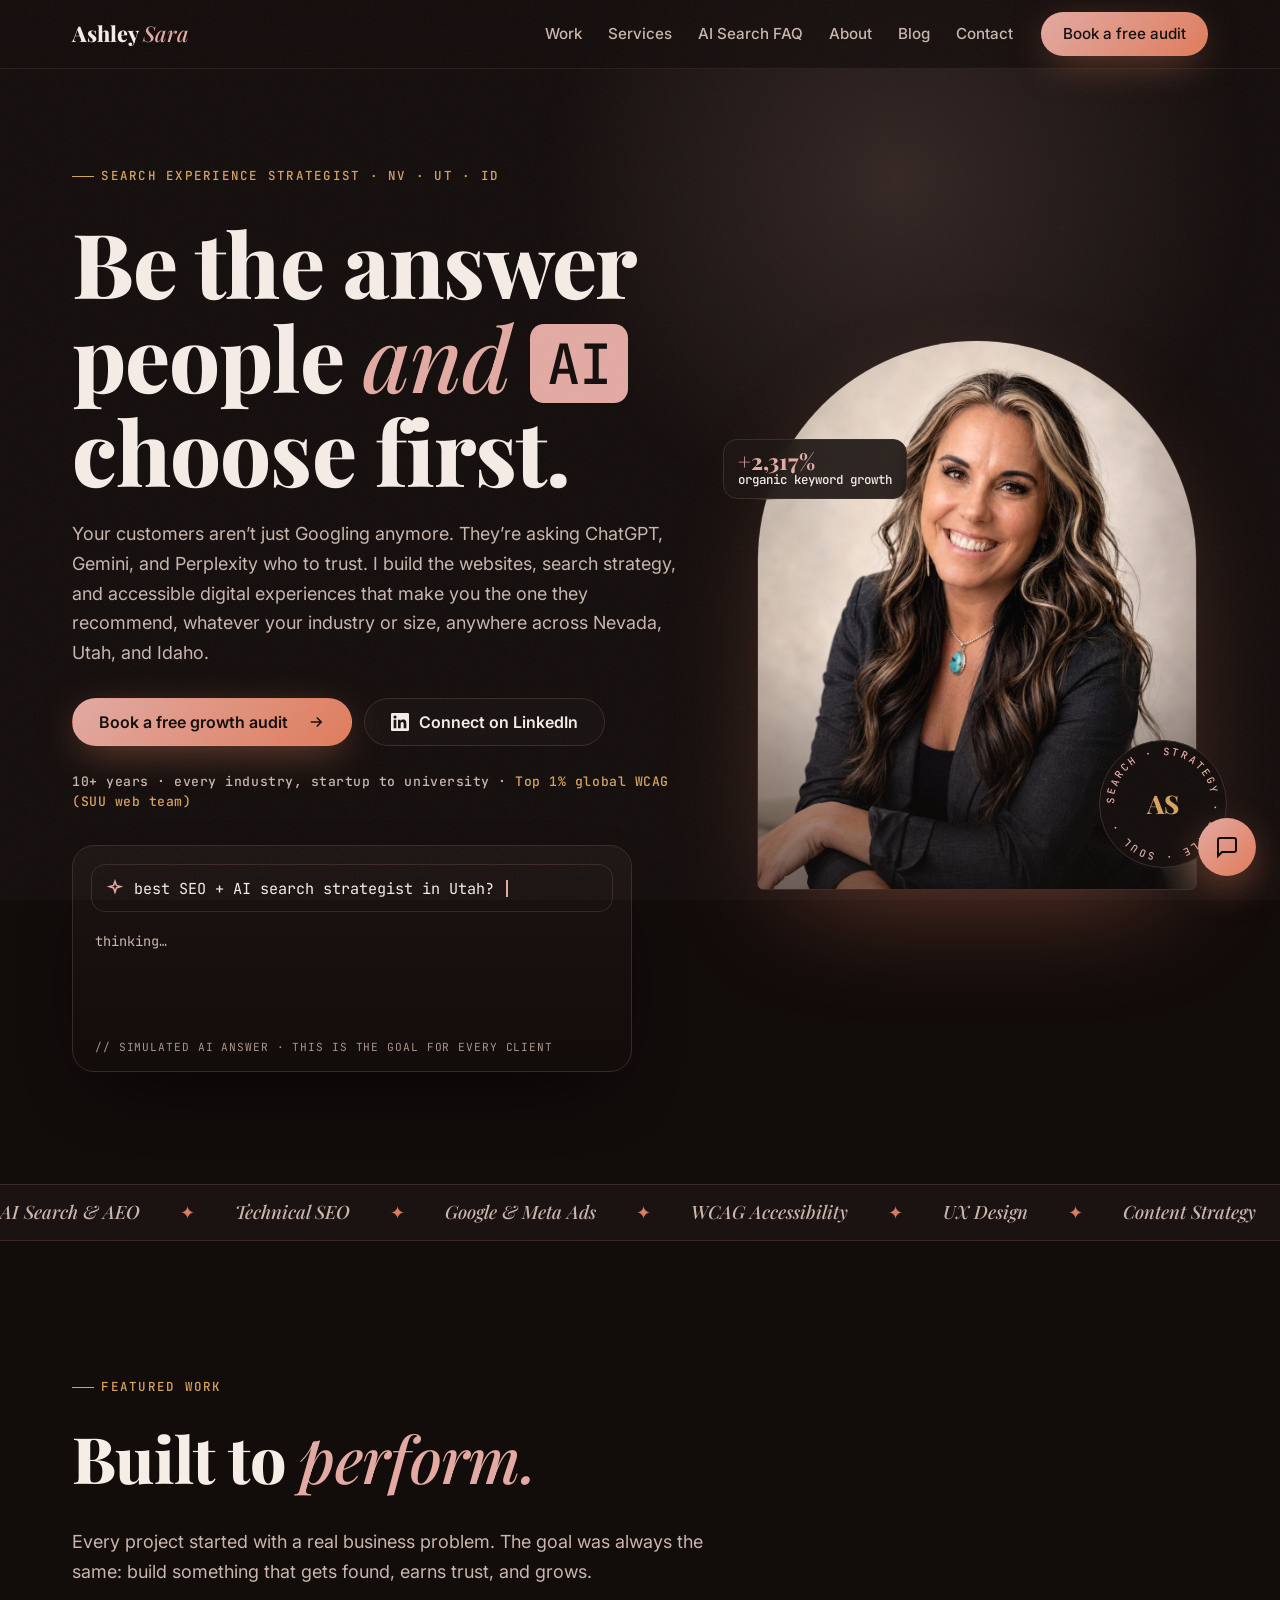
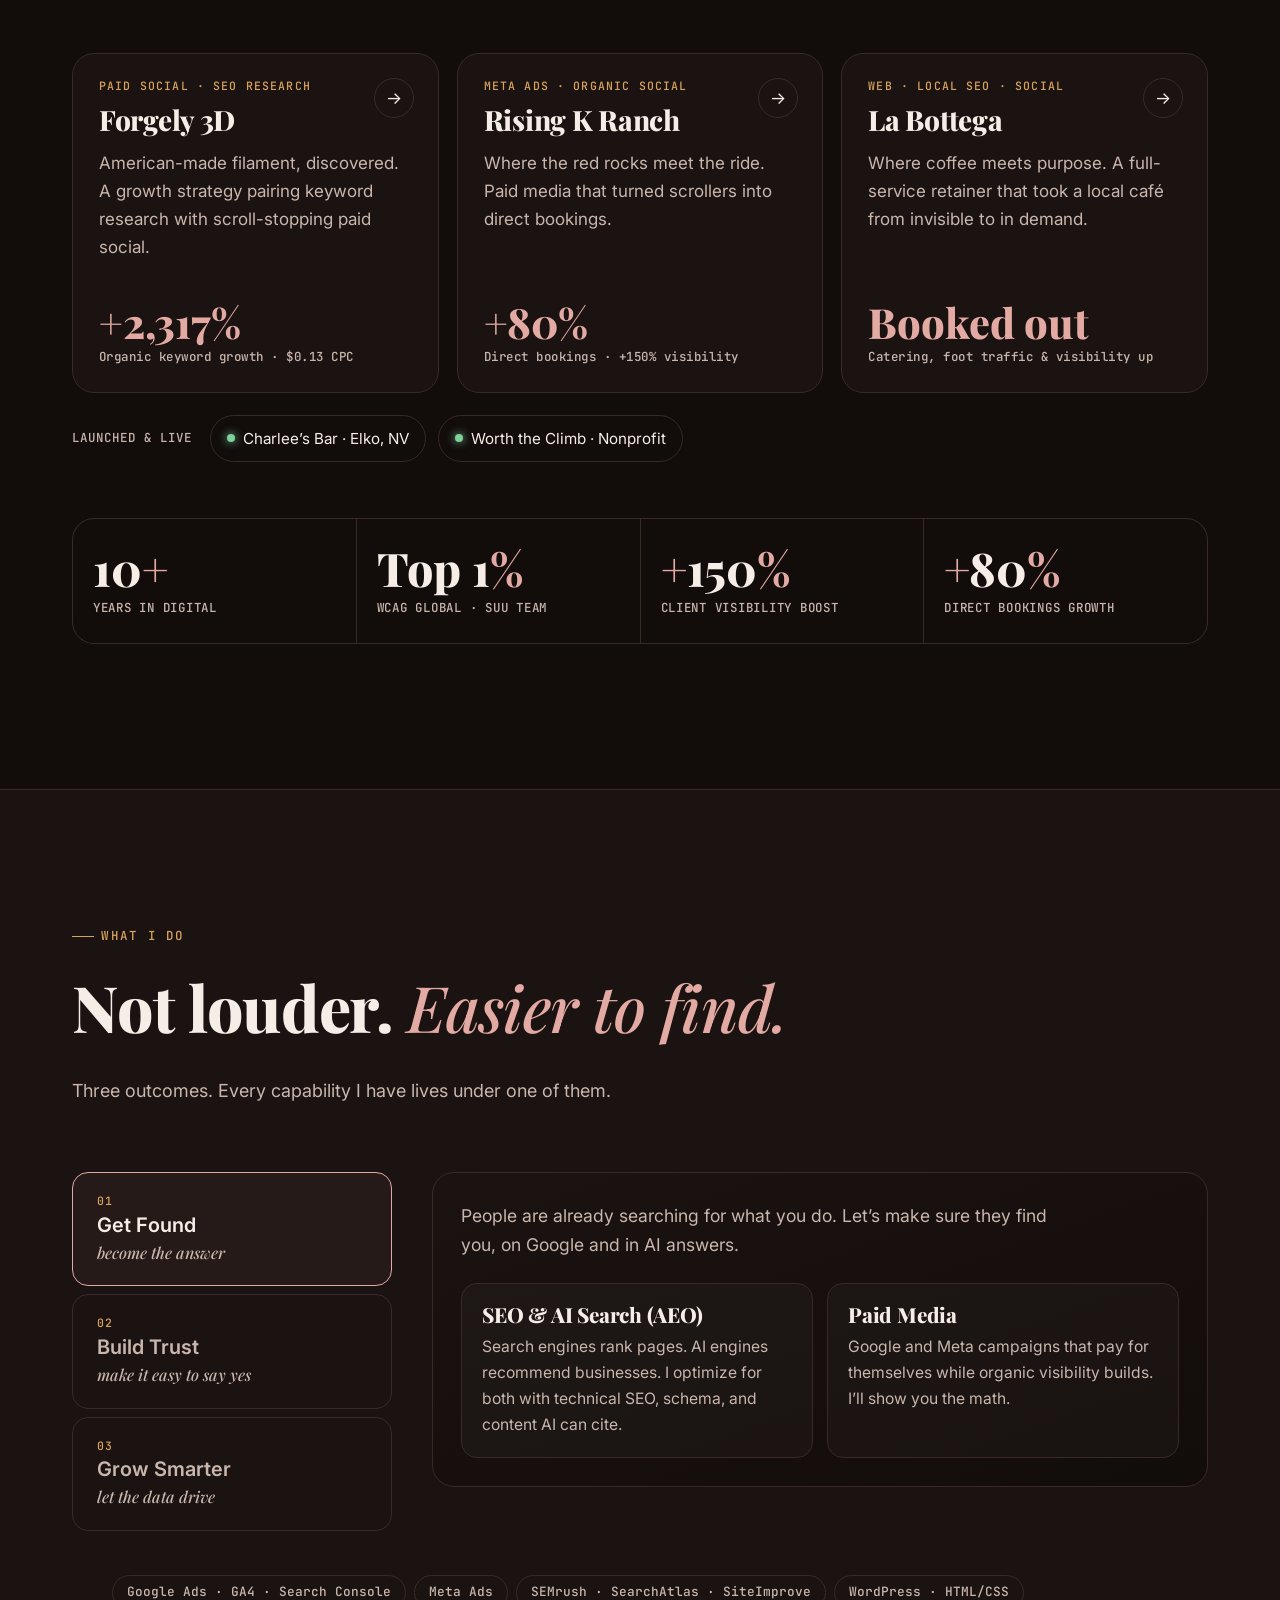
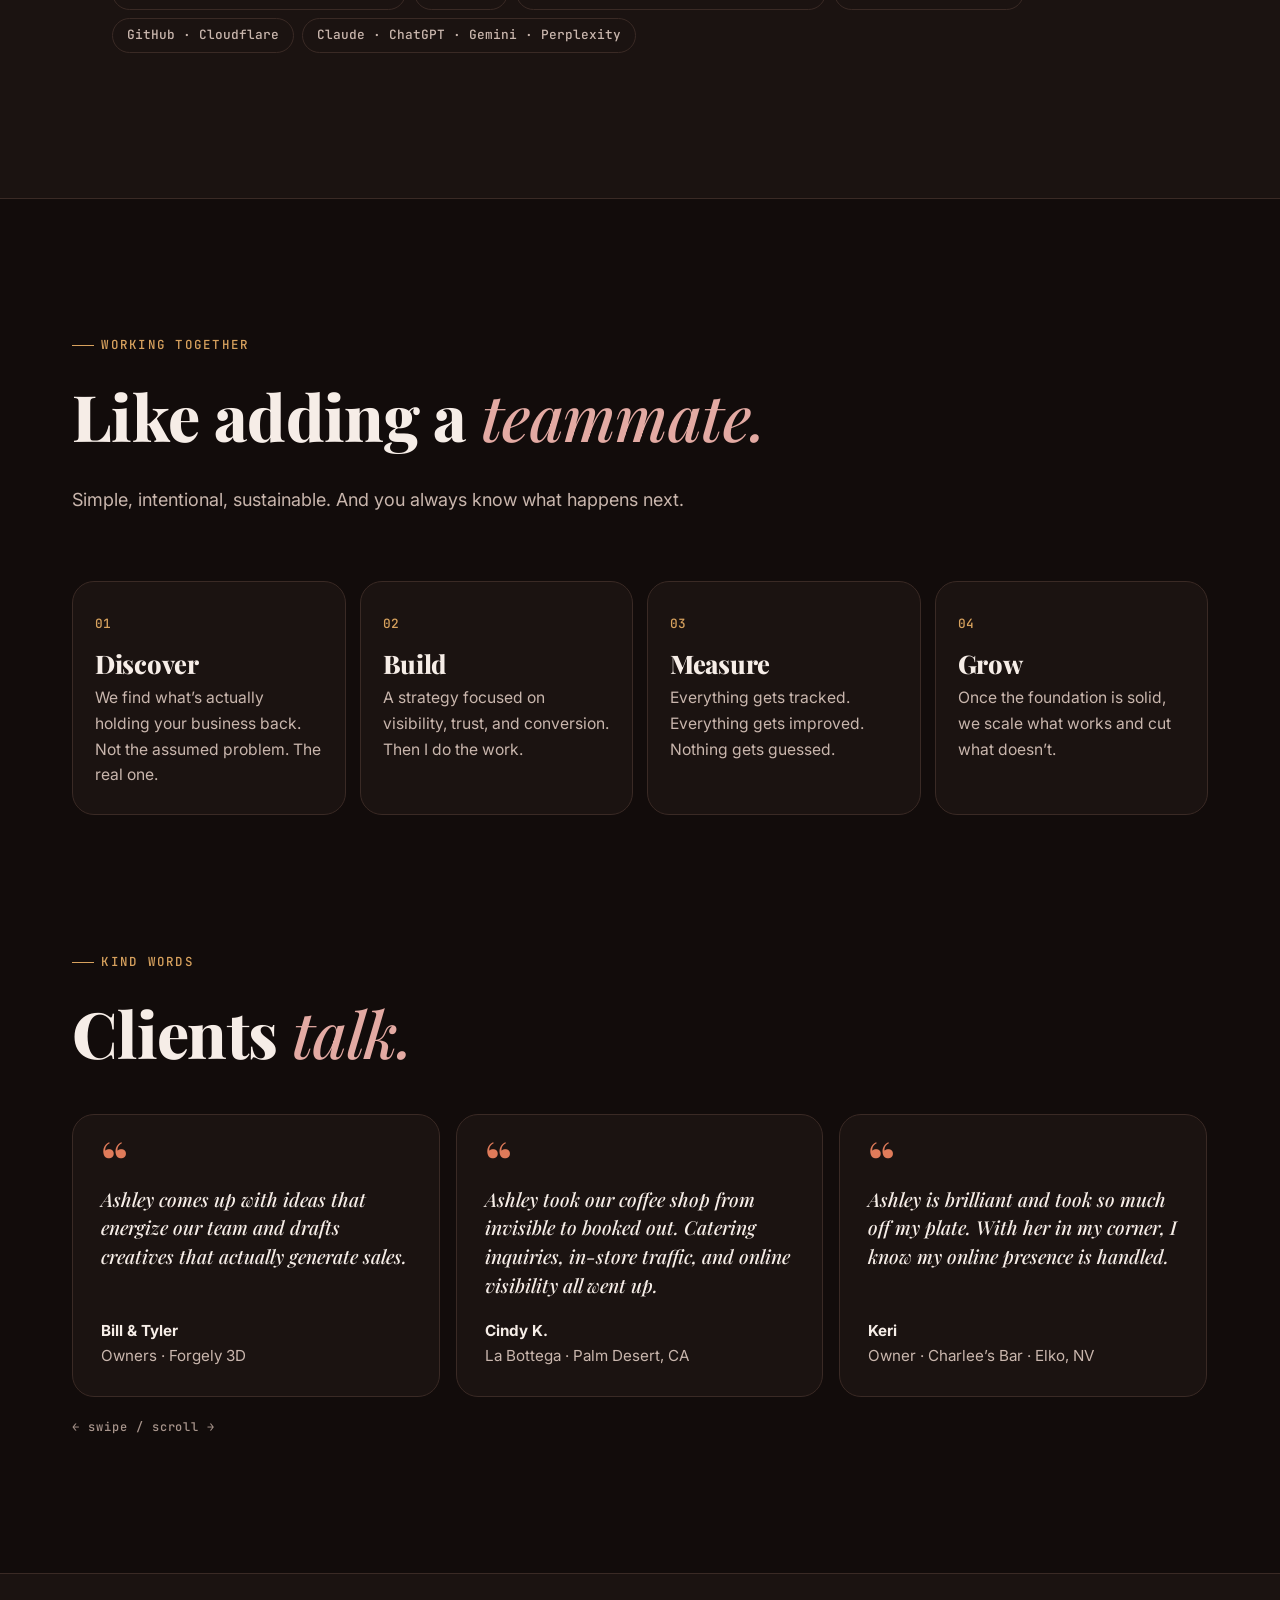
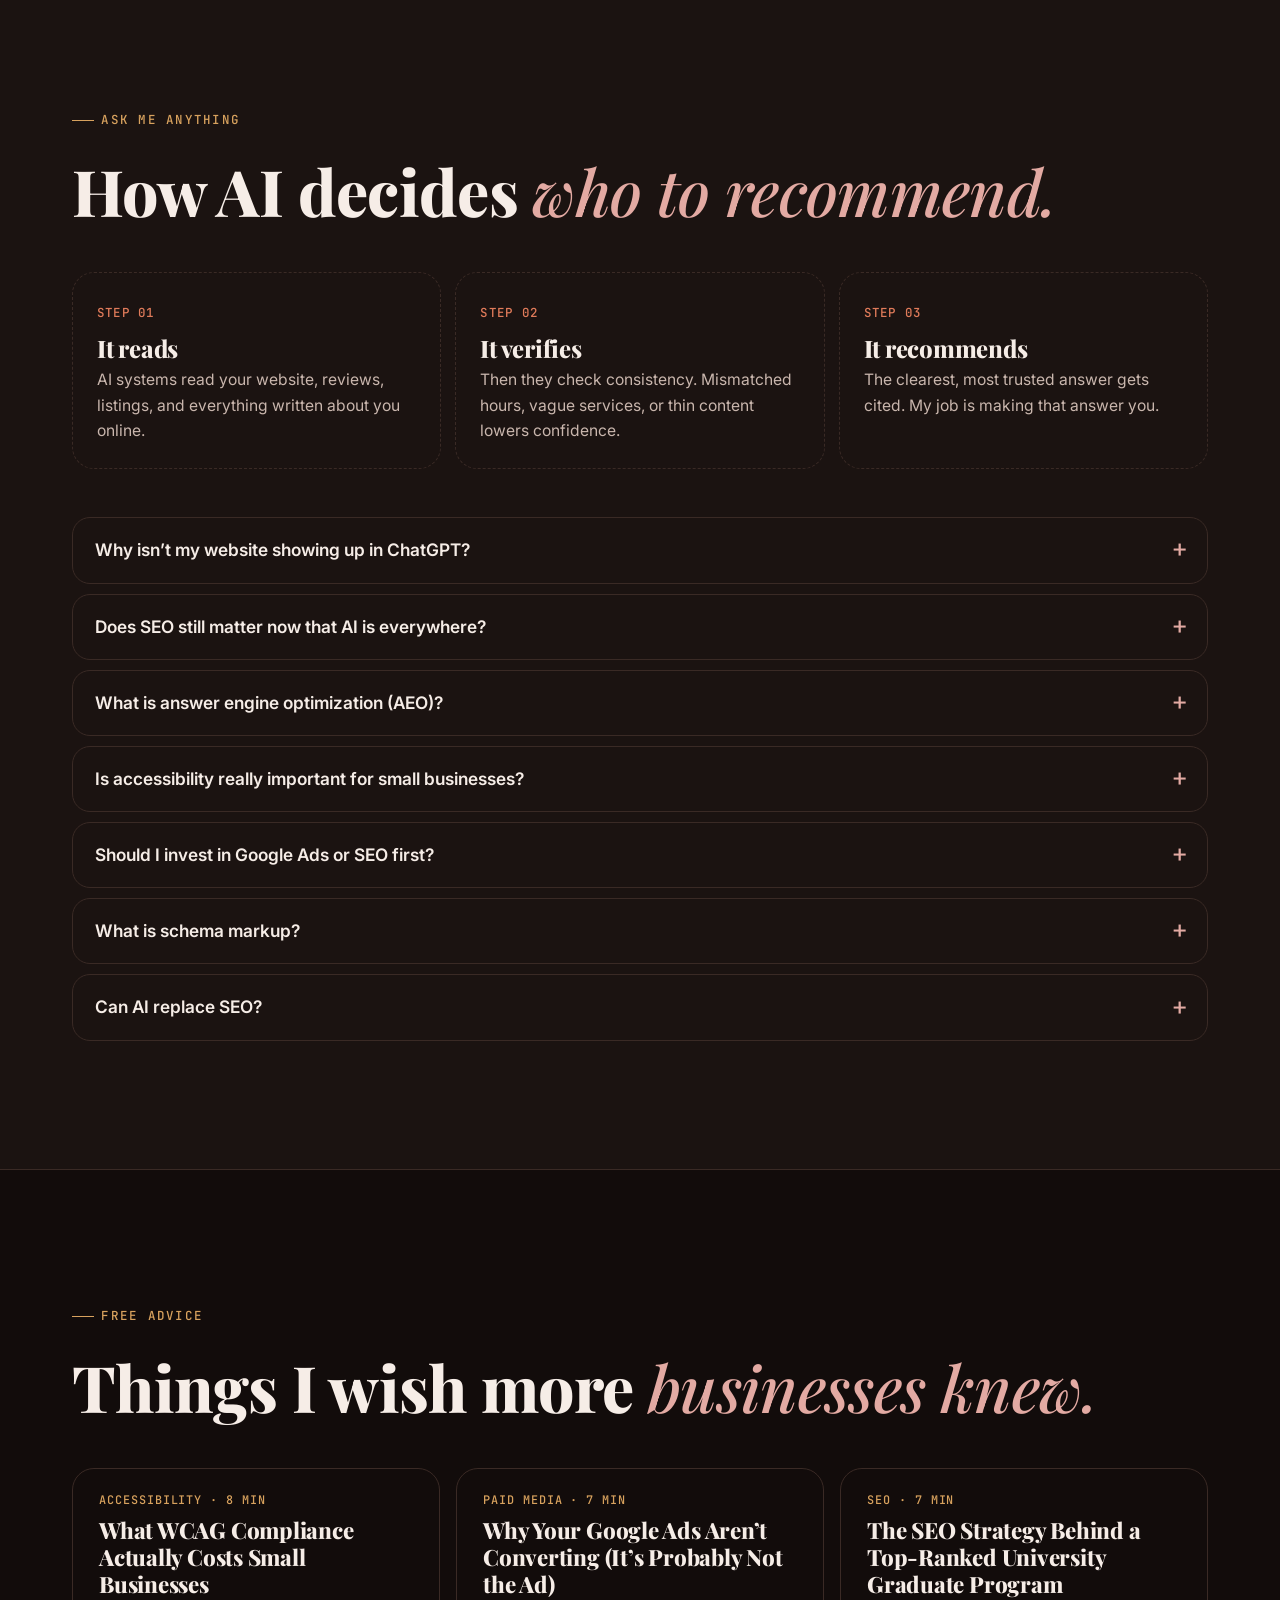
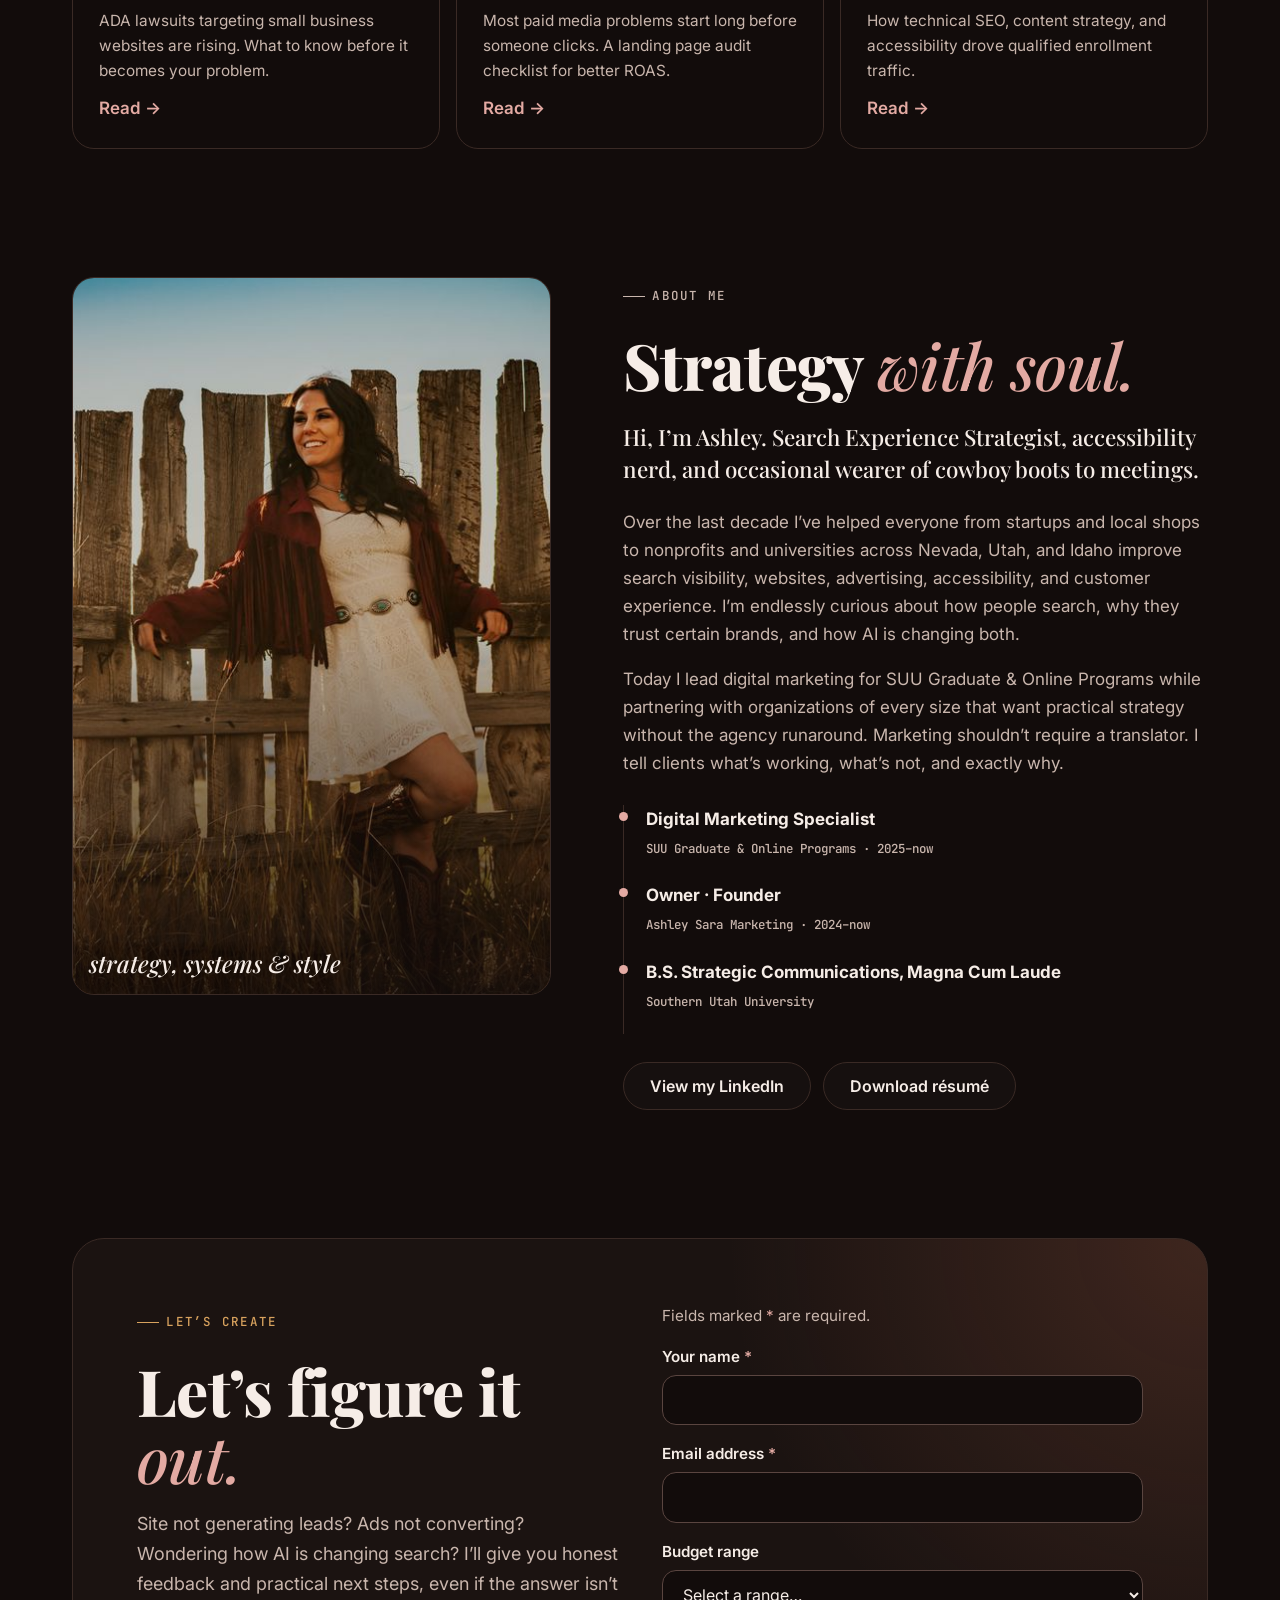
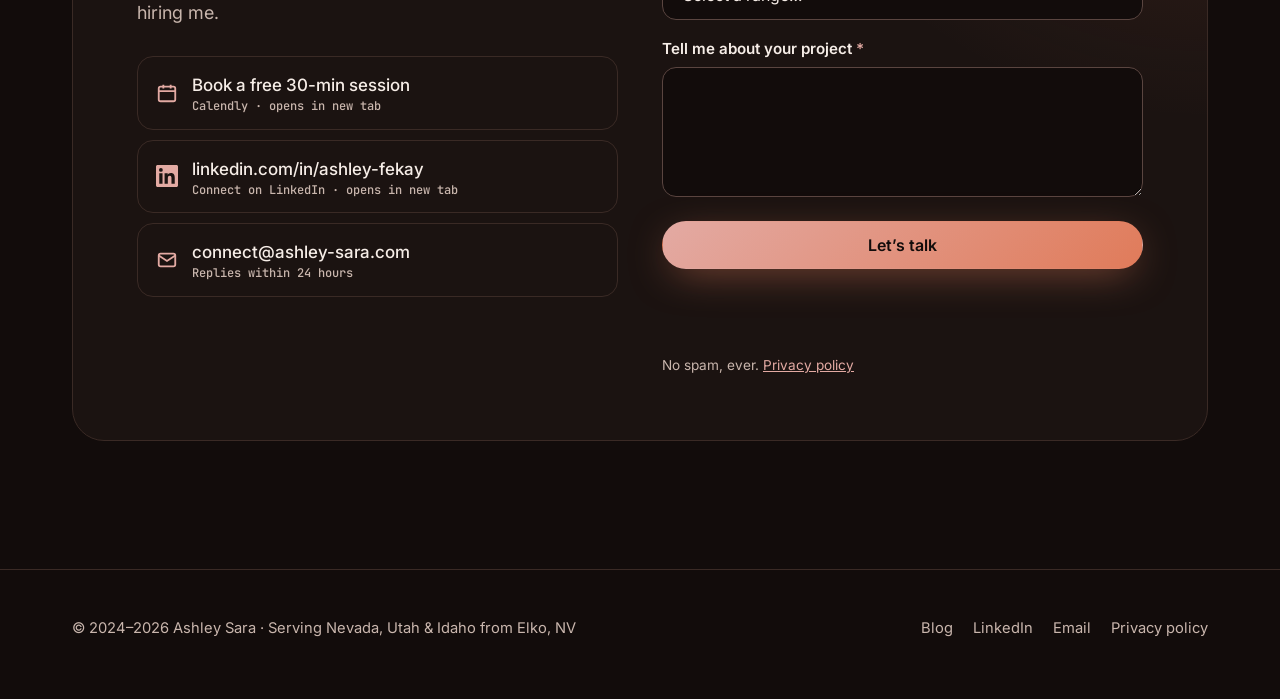
==== index.html @ 11561016 "Site refresh: dark modern redesign with AEO focus - New interactive homepage: simulated AI-answer he" ====
<!doctype html>
<html lang="en">
<head>
<meta charset="utf-8">
<meta name="viewport" content="width=device-width, initial-scale=1">
<title>Ashley Sara | SEO &amp; AI Search Strategist · Nevada, Utah &amp; Idaho</title>
<meta name="description" content="Ashley Sara is a Search Experience Strategist serving Nevada, Utah, and Idaho. SEO, AI search (AEO), accessible web design, and paid media that make your business the answer Google, ChatGPT, Gemini, and Perplexity recommend.">
<link rel="canonical" href="https://ashley-sara.com/">
<meta name="robots" content="index, follow, max-image-preview:large">
<meta name="author" content="Ashley Sara">
<meta name="theme-color" content="#120c0b">
<meta name="color-scheme" content="dark">
<meta property="og:type" content="website">
<meta property="og:url" content="https://ashley-sara.com/">
<meta property="og:title" content="Ashley Sara | Search Experience Strategist">
<meta property="og:description" content="Become the answer search engines and AI assistants recommend. SEO, AI search, accessible web, and paid media across Nevada, Utah, and Idaho.">
<meta property="og:image" content="https://ashley-sara.com/ashley-portrait.jpg">
<meta property="og:image:alt" content="Ashley Sara, Search Experience Strategist">
<meta name="twitter:card" content="summary_large_image">
<meta name="twitter:title" content="Ashley Sara | Search Experience Strategist">
<meta name="twitter:description" content="Become the answer search engines and AI assistants recommend.">
<meta name="twitter:image" content="https://ashley-sara.com/ashley-portrait.jpg">
<link rel="preconnect" href="https://fonts.googleapis.com">
<link rel="preconnect" href="https://fonts.gstatic.com" crossorigin>
<link rel="preload" as="image" href="ashley-portrait.jpg" fetchpriority="high">
<link rel="icon" href="favicon.ico" sizes="any">
<link rel="icon" type="image/png" sizes="32x32" href="favicon-32.png">
<link rel="apple-touch-icon" href="apple-touch-icon.png">
<!-- Google tag (gtag.js) -->
<script async src="https://www.googletagmanager.com/gtag/js?id=G-TH5GTVZGSG"></script>
<script>window.dataLayer=window.dataLayer||[];function gtag(){dataLayer.push(arguments);}gtag('js',new Date());gtag('config','G-TH5GTVZGSG');</script>
<link href="https://fonts.googleapis.com/css2?family=Inter:wght@400;500;600;700&family=JetBrains+Mono:wght@400;500&family=Playfair+Display:ital,wght@0,600;0,800;1,500;1,700&display=swap" rel="stylesheet">

<script type="application/ld+json">
{
  "@context": "https://schema.org",
  "@graph": [
    {
      "@type": "Person",
      "@id": "https://ashley-sara.com/#ashley",
      "name": "Ashley Sara",
      "jobTitle": "Search Experience Strategist",
      "description": "Search Experience Strategist serving Nevada, Utah, and Idaho, specializing in SEO, AI search optimization (AEO/GEO), WCAG accessibility, UX, and paid media.",
      "url": "https://ashley-sara.com/",
      "image": "https://ashley-sara.com/ashley-portrait.jpg",
      "email": "mailto:connect@ashley-sara.com",
      "sameAs": ["https://www.linkedin.com/in/ashley-fekay/"],
      "address": {"@type": "PostalAddress", "addressLocality": "Elko", "addressRegion": "NV", "addressCountry": "US"},
      "alumniOf": {"@type": "CollegeOrUniversity", "name": "Southern Utah University"},
      "worksFor": [
        {"@type": "CollegeOrUniversity", "name": "Southern Utah University Graduate & Online Programs"},
        {"@id": "https://ashley-sara.com/#business"}
      ],
      "knowsAbout": ["Search Engine Optimization","Answer Engine Optimization","Generative Engine Optimization","AI Search","Google Ads","Meta Ads","Web Accessibility","WCAG","UX Design","Content Strategy","Conversion Rate Optimization","Marketing Automation","Higher Education Marketing"]
    },
    {
      "@type": "ProfessionalService",
      "@id": "https://ashley-sara.com/#business",
      "name": "Ashley Sara Marketing",
      "url": "https://ashley-sara.com/",
      "image": "https://ashley-sara.com/ashley-portrait.jpg",
      "email": "connect@ashley-sara.com",
      "founder": {"@id": "https://ashley-sara.com/#ashley"},
      "address": {"@type": "PostalAddress", "addressLocality": "Elko", "addressRegion": "NV", "addressCountry": "US"},
      "areaServed": [{"@type": "State", "name": "Nevada"}, {"@type": "State", "name": "Utah"}, {"@type": "State", "name": "Idaho"}, {"@type": "Country", "name": "United States"}],
      "knowsAbout": ["SEO","Answer Engine Optimization","Google Ads","Meta Ads","Web Accessibility","Web Design"],
      "sameAs": ["https://www.linkedin.com/in/ashley-fekay/"],
      "hasOfferCatalog": {
        "@type": "OfferCatalog",
        "name": "Search Experience Services",
        "itemListElement": [
          {"@type": "Offer", "itemOffered": {"@type": "Service", "name": "SEO & AI Search Optimization"}},
          {"@type": "Offer", "itemOffered": {"@type": "Service", "name": "Google & Meta Paid Media"}},
          {"@type": "Offer", "itemOffered": {"@type": "Service", "name": "Web Design & Development"}},
          {"@type": "Offer", "itemOffered": {"@type": "Service", "name": "Accessibility (WCAG) & UX"}},
          {"@type": "Offer", "itemOffered": {"@type": "Service", "name": "Content & Brand Strategy"}},
          {"@type": "Offer", "itemOffered": {"@type": "Service", "name": "Analytics & CRO"}},
          {"@type": "Offer", "itemOffered": {"@type": "Service", "name": "AI Marketing Automations"}}
        ]
      }
    },
    {
      "@type": "WebSite",
      "@id": "https://ashley-sara.com/#website",
      "url": "https://ashley-sara.com/",
      "name": "Ashley Sara",
      "publisher": {"@id": "https://ashley-sara.com/#ashley"},
      "inLanguage": "en-US"
    },
    {
      "@type": "FAQPage",
      "@id": "https://ashley-sara.com/#faq",
      "mainEntity": [
        {"@type": "Question", "name": "Why isn't my website showing up in ChatGPT?", "acceptedAnswer": {"@type": "Answer", "text": "AI assistants recommend businesses they can read, verify, and trust. If your site lacks clear service descriptions, structured data, and consistent information across the web, you're invisible to them. The fix is usually structure, not luck."}},
        {"@type": "Question", "name": "Does SEO still matter now that AI is everywhere?", "acceptedAnswer": {"@type": "Answer", "text": "More than ever. AI answers are built on top of search results and crawled content. Strong SEO is the price of admission; AI optimization is the layer on top."}},
        {"@type": "Question", "name": "What is answer engine optimization (AEO)?", "acceptedAnswer": {"@type": "Answer", "text": "AEO is the practice of structuring your content, schema, and reputation so AI assistants like ChatGPT, Gemini, and Perplexity can understand your business and cite it as the answer."}},
        {"@type": "Question", "name": "Is accessibility really important for small businesses?", "acceptedAnswer": {"@type": "Answer", "text": "Yes. One in four adults has a disability, ADA website lawsuits increasingly target small businesses, and accessible sites tend to rank better."}},
        {"@type": "Question", "name": "Should I invest in Google Ads or SEO first?", "acceptedAnswer": {"@type": "Answer", "text": "It depends on your runway. Ads produce results in weeks and stop when you stop paying. SEO takes months and compounds. Most businesses need a mix."}},
        {"@type": "Question", "name": "What is schema markup?", "acceptedAnswer": {"@type": "Answer", "text": "Code that labels your content so search engines and AI know exactly what it means: your services, hours, reviews, and location."}},
        {"@type": "Question", "name": "Can AI replace SEO?", "acceptedAnswer": {"@type": "Answer", "text": "AI changes where answers appear, not how they're earned. Being clear, trusted, and well-structured is still the work."}}
      ]
    }
  ]
}
</script>

<style>
:root{
  --ink:#120c0b; --ink-2:#1b1311; --ink-3:#251a17; --line:#3a2a25;
  --cream:#f6ede7; --mute:#c9b6ad;
  --rose:#e3aaa3; --rose-deep:#c97f78; --terra:#e07b5a; --bourbon:#d8a25e;
  --glow:rgba(227,170,163,.16);
  --serif:"Playfair Display",Georgia,serif;
  --sans:"Inter",system-ui,-apple-system,Segoe UI,Roboto,sans-serif;
  --mono:"JetBrains Mono",ui-monospace,SFMono-Regular,Menlo,monospace;
  --r:22px; --gut:16px; --max:1200px;
}
*,*::before,*::after{box-sizing:border-box}
html{scroll-behavior:smooth;-webkit-text-size-adjust:100%}
body{margin:0;background:var(--ink);color:var(--cream);font:400 1.0625rem/1.65 var(--sans);overflow-x:hidden}
img{max-width:100%;display:block}
a{color:var(--rose)}
a:hover{color:var(--cream)}
:focus-visible{outline:3px solid var(--bourbon);outline-offset:3px;border-radius:6px}
.sr-only{position:absolute!important;width:1px;height:1px;padding:0;margin:-1px;overflow:hidden;clip:rect(0,0,0,0);white-space:nowrap;border:0}
.skip{position:absolute;left:12px;top:-60px;z-index:100;background:var(--rose);color:var(--ink);padding:12px 18px;border-radius:999px;font-weight:700;text-decoration:none}
.skip:focus{top:12px}
.wrap{width:100%;max-width:var(--max);margin:0 auto;padding:0 var(--gut)}
@media(min-width:768px){:root{--gut:32px}}

/* grain + spotlight */
body::before{content:"";position:fixed;inset:0;pointer-events:none;z-index:60;opacity:.06;
  background-image:url("data:image/svg+xml,%3Csvg xmlns='http://www.w3.org/2000/svg' width='160' height='160'%3E%3Cfilter id='n'%3E%3CfeTurbulence type='fractalNoise' baseFrequency='.9' numOctaves='3'/%3E%3C/filter%3E%3Crect width='100%25' height='100%25' filter='url(%23n)'/%3E%3C/svg%3E")}
.spot{position:fixed;inset:0;pointer-events:none;z-index:0;
  background:radial-gradient(600px circle at var(--mx,70%) var(--my,20%),var(--glow),transparent 60%)}
main,header,footer{position:relative;z-index:1}

/* type */
.eyebrow{font:500 .78rem/1 var(--mono);letter-spacing:.18em;text-transform:uppercase;color:var(--bourbon);display:inline-flex;gap:.6em;align-items:center}
.eyebrow::before{content:"";width:22px;height:1px;background:currentColor;flex:none}
@media(max-width:479px){.eyebrow{letter-spacing:.1em;font-size:.72rem}.hero .eyebrow::before{display:none}}
h1,h2,h3{font-family:var(--serif);line-height:1.05;margin:0;font-weight:800;letter-spacing:-.01em}
h2{font-size:clamp(2.2rem,6vw,4rem)}
h2 em,h1 em{font-style:italic;font-weight:500;color:var(--rose)}
.lede{color:var(--mute);font-size:1.125rem;max-width:58ch}
section{padding:88px 0}
@media(min-width:900px){section{padding:128px 0}}
.sec-head{display:grid;gap:18px;margin-bottom:48px}

/* buttons */
.btn{display:inline-flex;align-items:center;justify-content:center;gap:.6em;min-height:48px;padding:14px 26px;border-radius:999px;font:600 1rem/1 var(--sans);text-decoration:none;border:1px solid transparent;cursor:pointer;transition:transform .2s,background .2s,color .2s,box-shadow .2s}
.btn-primary{background:linear-gradient(135deg,var(--rose),var(--terra));color:var(--ink);box-shadow:0 10px 40px -10px rgba(224,123,90,.6)}
.btn-primary:hover{color:var(--ink);transform:translateY(-2px);box-shadow:0 16px 50px -10px rgba(224,123,90,.8)}
.btn-ghost{border-color:var(--line);color:var(--cream);background:rgba(255,255,255,.02)}
.btn-ghost:hover{border-color:var(--rose);color:var(--rose)}
.btn svg{width:18px;height:18px}

/* header */
.top{position:sticky;top:0;z-index:50;backdrop-filter:blur(14px);-webkit-backdrop-filter:blur(14px);background:rgba(18,12,11,.72);border-bottom:1px solid rgba(58,42,37,.6)}
.top .wrap{display:flex;align-items:center;justify-content:space-between;min-height:68px}
.logo{font:800 1.35rem/1 var(--serif);color:var(--cream);text-decoration:none}
.logo em{font-weight:500;color:var(--rose)}
.nav-toggle{display:inline-flex;align-items:center;justify-content:center;width:48px;height:48px;border-radius:50%;border:1px solid var(--line);background:none;color:var(--cream);cursor:pointer}
.nav-toggle svg{width:22px;height:22px}
.nav{position:fixed;inset:68px 0 auto 0;background:var(--ink-2);border-bottom:1px solid var(--line);padding:16px var(--gut) 24px;display:none}
.nav.open{display:block}
.nav ul{list-style:none;margin:0;padding:0;display:grid;gap:4px}
.nav a{display:block;padding:14px 4px;color:var(--cream);text-decoration:none;font-weight:500;border-bottom:1px solid var(--line)}
.nav a:hover{color:var(--rose)}
.nav .btn{display:flex;margin-top:16px;width:100%;border-bottom:0;padding:14px 26px}
.nav .btn-primary,.nav .btn-primary:hover{color:var(--ink)}
@media(min-width:960px){
  .nav-toggle{display:none}
  .nav{display:flex!important;position:static;background:none;border:0;padding:0;align-items:center;gap:28px}
  .nav ul{display:flex;gap:26px}
  .nav a{border:0;padding:8px 0;font-size:.95rem;color:var(--mute)}
  .nav .btn{margin:0;width:auto;padding:12px 22px;min-height:44px}
}

/* hero */
.hero{padding:48px 0 72px}
.hero-grid{display:grid;gap:48px;align-items:center}
@media(min-width:960px){.hero{padding:88px 0 112px}.hero-grid{grid-template-columns:1.15fr .85fr}}
.hero h1{font-size:clamp(2.75rem,9vw,5.6rem);margin:20px 0 22px}
.hero h1 .ai{font-family:var(--mono);font-style:normal;font-weight:500;font-size:.62em;color:var(--ink);background:var(--rose);padding:.05em .3em;border-radius:.25em;vertical-align:.18em}
.hero-cta{display:flex;flex-wrap:wrap;gap:12px;margin:30px 0 26px}
.trust{font:500 .82rem/1.5 var(--mono);color:var(--mute);letter-spacing:.04em}
.trust b{color:var(--bourbon);font-weight:500}

/* AI answer engine demo */
.engine{margin-top:34px;border:1px solid var(--line);border-radius:var(--r);background:linear-gradient(180deg,var(--ink-2),var(--ink));padding:18px;max-width:560px;box-shadow:0 30px 80px -40px #000}
.engine-bar{display:flex;align-items:center;gap:10px;border:1px solid var(--line);border-radius:14px;padding:12px 14px;font:400 .95rem/1.4 var(--mono);color:var(--cream);min-height:48px}
.engine-bar svg{flex:none;width:18px;height:18px;color:var(--rose)}
.caret{display:inline-block;width:2px;height:1.1em;background:var(--rose);vertical-align:-.2em;margin-left:2px;animation:blink 1s steps(1) infinite}
@keyframes blink{50%{opacity:0}}
.engine-out{padding:16px 4px 2px;font-size:.98rem;color:var(--mute);min-height:118px}
.engine-out strong{color:var(--cream)}
.cite{display:inline-flex;align-items:center;gap:6px;margin-top:10px;font:500 .75rem/1 var(--mono);color:var(--ink);background:var(--bourbon);padding:6px 10px;border-radius:999px}
.engine-note{font:400 .7rem/1 var(--mono);color:#a8958c;letter-spacing:.08em;text-transform:uppercase;margin:12px 4px 0}
.fade-in{animation:fade .5s ease both}
@keyframes fade{from{opacity:0;transform:translateY(6px)}to{opacity:1;transform:none}}

/* portrait */
.portrait{position:relative;max-width:440px;margin:0 auto;width:100%}
.arch{position:relative;border-radius:999px 999px 28px 28px;overflow:hidden;aspect-ratio:4/5;border:1px solid var(--line);box-shadow:0 40px 120px -40px rgba(224,123,90,.45)}
.arch img{width:100%;height:100%;object-fit:cover;filter:saturate(1.05) contrast(1.03)}
.arch::after{content:"";position:absolute;inset:0;background:linear-gradient(180deg,transparent 55%,rgba(18,12,11,.55))}
.badge{position:absolute;right:-6px;bottom:22px;width:128px;height:128px;border-radius:50%;background:var(--ink);border:1px solid var(--line);display:grid;place-items:center}
.badge svg{position:absolute;inset:0;width:100%;height:100%;animation:spin 22s linear infinite}
.badge text{font:500 10.5px var(--mono);letter-spacing:2.6px;fill:var(--rose);text-transform:uppercase}
.badge span{font:800 1.6rem/1 var(--serif);color:var(--bourbon)}
@keyframes spin{to{transform:rotate(360deg)}}
.chip{position:absolute;left:-8px;top:18%;background:rgba(27,19,17,.92);border:1px solid var(--line);border-radius:14px;padding:10px 14px;font:500 .78rem/1.3 var(--mono);color:var(--cream);backdrop-filter:blur(8px)}
.chip b{display:block;font:800 1.4rem/1 var(--serif);color:var(--rose)}
@media(min-width:960px){.chip{left:-34px}.badge{right:-30px}}

/* marquee */
.marquee{border-block:1px solid var(--line);overflow:hidden;padding:18px 0;background:var(--ink-2)}
.marquee-track{display:flex;gap:40px;width:max-content;animation:scroll 38s linear infinite}
.marquee span{font:500 1.15rem/1 var(--serif);font-style:italic;color:var(--mute);white-space:nowrap}
.marquee span::after{content:"✦";margin-left:40px;color:var(--terra);font-style:normal}
@keyframes scroll{to{transform:translateX(-50%)}}
.marquee:hover .marquee-track{animation-play-state:paused}

/* stats */
.stats{display:grid;grid-template-columns:repeat(2,1fr);gap:1px;background:var(--line);border:1px solid var(--line);border-radius:var(--r);overflow:hidden;margin-top:56px}
@media(min-width:768px){.stats{grid-template-columns:repeat(4,1fr)}}
.stat{background:var(--ink);padding:26px 20px}
.stat b{display:block;font:800 clamp(2rem,5vw,2.9rem)/1 var(--serif);color:var(--cream)}
.stat b i{font-style:normal;color:var(--rose)}
.stat b span{display:inline;font:inherit;color:inherit}
.stat > dd > span{display:block;margin-top:8px;font:500 .78rem/1.4 var(--mono);color:var(--mute);letter-spacing:.06em;text-transform:uppercase}

/* work */
.work-grid{display:grid;gap:18px}
@media(min-width:768px){.work-grid{grid-template-columns:repeat(3,1fr)}}
.case{position:relative;display:flex;flex-direction:column;gap:14px;min-height:340px;padding:26px;border-radius:var(--r);border:1px solid var(--line);background:var(--ink-2);color:var(--cream);text-decoration:none;overflow:hidden;transition:transform .35s cubic-bezier(.2,.7,.2,1),border-color .3s;transform:perspective(900px) rotateX(var(--rx,0)) rotateY(var(--ry,0))}
.case::before{content:"";position:absolute;inset:0;background:radial-gradient(400px circle at var(--cx,50%) var(--cy,0%),rgba(227,170,163,.18),transparent 55%);opacity:0;transition:opacity .3s}
.case:hover,.case:focus-visible{border-color:var(--rose);color:var(--cream)}
.case:hover::before,.case:focus-visible::before{opacity:1}
.case .tag{font:500 .72rem/1 var(--mono);letter-spacing:.1em;text-transform:uppercase;color:var(--bourbon)}
.case h3{font-size:1.75rem}
.case p{color:var(--mute);margin:0}
.case .metric{margin-top:auto;font:800 2.6rem/1 var(--serif);color:var(--rose)}
.case .metric small{display:block;font:500 .78rem/1.4 var(--mono);color:var(--mute);margin-top:6px;letter-spacing:.04em}
.case .go{position:absolute;top:24px;right:24px;width:40px;height:40px;border-radius:50%;border:1px solid var(--line);display:grid;place-items:center;transition:background .3s,transform .3s}
.case:hover .go{background:var(--rose);color:var(--ink);transform:rotate(-45deg)}
.live{display:flex;flex-wrap:wrap;gap:12px;margin-top:22px;align-items:center}
.live .label{font:500 .78rem/1 var(--mono);color:var(--mute);letter-spacing:.08em;text-transform:uppercase;margin-right:6px}
.live a{display:inline-flex;align-items:center;gap:8px;min-height:44px;padding:10px 16px;border:1px solid var(--line);border-radius:999px;text-decoration:none;color:var(--cream);font-size:.95rem}
.live a::before{content:"";width:8px;height:8px;border-radius:50%;background:#7fd19b;box-shadow:0 0 10px #7fd19b}
.live a:hover{border-color:var(--rose)}

/* services tabs */
.tabs{display:grid;gap:24px}
@media(min-width:900px){.tabs{grid-template-columns:320px 1fr;gap:40px}}
.tablist{display:flex;gap:8px;overflow-x:auto;scrollbar-width:none;padding-bottom:4px}
.tablist::-webkit-scrollbar{display:none}
@media(min-width:900px){.tablist{flex-direction:column}}
.tab{flex:none;text-align:left;min-height:48px;padding:16px 20px;border-radius:16px;border:1px solid var(--line);background:none;color:var(--mute);font:600 1rem/1.2 var(--sans);cursor:pointer;transition:all .25s}
.tab .n{display:block;font:500 .72rem/1 var(--mono);color:var(--bourbon);margin-bottom:6px;letter-spacing:.1em}
.tab small{display:none;font:italic 500 1rem/1.3 var(--serif);color:var(--mute);margin-top:6px}
@media(min-width:900px){.tab{padding:22px 24px;font-size:1.25rem}.tab small{display:block}}
.tab[aria-selected="true"]{background:var(--ink-3);border-color:var(--rose);color:var(--cream)}
.panel{border:1px solid var(--line);border-radius:var(--r);padding:28px;background:linear-gradient(160deg,var(--ink-2),var(--ink))}
.panel[hidden]{display:none}
.panel > p{color:var(--mute);font-size:1.1rem;margin:0 0 24px;max-width:56ch}
.svc{display:grid;gap:14px}
@media(min-width:640px){.svc{grid-template-columns:1fr 1fr}}
.svc div{padding:20px;border-radius:16px;background:rgba(255,255,255,.025);border:1px solid var(--line)}
.svc h3{font-size:1.3rem;margin-bottom:8px}
.svc p{margin:0;color:var(--mute);font-size:.98rem}
.tools{display:flex;flex-wrap:wrap;gap:8px;margin-top:40px}
.tools li{list-style:none;font:500 .8rem/1 var(--mono);padding:10px 14px;border-radius:999px;border:1px solid var(--line);color:var(--mute)}

/* process */
.steps{display:grid;gap:14px;counter-reset:s;padding:0;margin:0;list-style:none}
@media(min-width:768px){.steps{grid-template-columns:repeat(4,1fr)}}
.steps li{position:relative;padding:26px 22px;border-radius:var(--r);border:1px solid var(--line);background:var(--ink-2)}
.steps li::before{counter-increment:s;content:"0" counter(s);font:500 .8rem/1 var(--mono);color:var(--bourbon)}
.steps h3{font-size:1.6rem;margin:14px 0 8px}
.steps p{margin:0;color:var(--mute);font-size:.98rem}

/* how AI decides */
.ai-flow{display:grid;gap:14px;margin-bottom:48px}
@media(min-width:768px){.ai-flow{grid-template-columns:repeat(3,1fr)}}
.ai-flow div{padding:24px;border-radius:var(--r);border:1px dashed var(--line)}
.ai-flow b{font:500 .78rem/1 var(--mono);color:var(--terra);letter-spacing:.1em;text-transform:uppercase}
.ai-flow h3{font-size:1.5rem;margin:10px 0 6px}
.ai-flow p{margin:0;color:var(--mute);font-size:.98rem}

/* faq */
.faq{display:grid;gap:10px}
.faq details{border:1px solid var(--line);border-radius:18px;background:var(--ink-2);transition:border-color .25s}
.faq details[open]{border-color:var(--rose)}
.faq summary{list-style:none;cursor:pointer;padding:20px 56px 20px 22px;position:relative;font:600 1.08rem/1.4 var(--sans);min-height:48px}
.faq summary::-webkit-details-marker{display:none}
.faq summary::after{content:"+";position:absolute;right:20px;top:50%;transform:translateY(-50%);font:400 1.6rem/1 var(--mono);color:var(--rose);transition:transform .25s}
.faq details[open] summary::after{transform:translateY(-50%) rotate(45deg)}
.faq details p{margin:0;padding:0 22px 22px;color:var(--mute)}

/* testimonials */
.quotes{display:grid;grid-auto-flow:column;grid-auto-columns:88%;gap:16px;overflow-x:auto;scroll-snap-type:x mandatory;padding-bottom:12px;scrollbar-color:var(--line) transparent}
@media(min-width:768px){.quotes{grid-auto-columns:calc(50% - 8px)}}
@media(min-width:1100px){.quotes{grid-auto-columns:calc(33.33% - 11px)}}
.quotes figure{scroll-snap-align:start;margin:0;padding:28px;border-radius:var(--r);border:1px solid var(--line);background:var(--ink-2);display:flex;flex-direction:column;gap:18px}
.quotes blockquote{margin:0;font:500 1.2rem/1.5 var(--serif);font-style:italic;color:var(--cream)}
.quotes blockquote::before{content:"“";display:block;font:800 3.5rem/.6 var(--serif);color:var(--terra);font-style:normal;margin-bottom:8px}
.quotes figcaption{margin-top:auto;font-size:.95rem;color:var(--mute)}
.quotes figcaption b{display:block;color:var(--cream)}
.scroll-hint{font:500 .75rem/1 var(--mono);color:#a8958c;letter-spacing:.08em;margin-top:12px}

/* blog */
.posts{display:grid;gap:16px}
@media(min-width:768px){.posts{grid-template-columns:repeat(3,1fr)}}
.post{display:flex;flex-direction:column;gap:10px;padding:26px;border-radius:var(--r);border:1px solid var(--line);text-decoration:none;color:var(--cream);transition:border-color .25s,transform .25s}
.post:hover{border-color:var(--rose);transform:translateY(-4px);color:var(--cream)}
.post .meta{font:500 .74rem/1 var(--mono);color:var(--bourbon);letter-spacing:.08em;text-transform:uppercase}
.post h3{font-size:1.4rem;line-height:1.2}
.post p{margin:0;color:var(--mute);font-size:.96rem}
.post .more{margin-top:auto;color:var(--rose);font-weight:600}

/* about */
.about-grid{display:grid;gap:44px;align-items:start}
@media(min-width:960px){.about-grid{grid-template-columns:.9fr 1.1fr;gap:72px}}
.about-photo{position:relative;border-radius:var(--r);overflow:hidden;border:1px solid var(--line);aspect-ratio:2/3;max-width:480px}
.about-photo img{width:100%;height:100%;object-fit:cover;object-position:50% 20%}
.about-photo figcaption{position:absolute;left:16px;bottom:16px;right:16px;font:italic 500 1.5rem/1.2 var(--serif);color:var(--cream);text-shadow:0 2px 20px rgba(0,0,0,.6)}
.about-photo::after{content:"";position:absolute;inset:0;background:linear-gradient(180deg,transparent 50%,rgba(18,12,11,.8));pointer-events:none}
.about-photo figcaption{z-index:1}
.about-copy p{color:var(--mute)}
.about-copy p.big{font:500 1.4rem/1.45 var(--serif);color:var(--cream)}
.timeline{list-style:none;margin:28px 0;padding:0;border-left:1px solid var(--line)}
.timeline li{position:relative;padding:0 0 20px 22px}
.timeline li::before{content:"";position:absolute;left:-5px;top:7px;width:9px;height:9px;border-radius:50%;background:var(--rose)}
.timeline b{display:block;color:var(--cream)}
.timeline span{font:500 .78rem/1.5 var(--mono);color:var(--mute)}

/* contact */
.contact{border:1px solid var(--line);border-radius:32px;padding:clamp(24px,5vw,64px);background:radial-gradient(800px circle at 100% 0%,rgba(224,123,90,.18),transparent 60%),var(--ink-2)}
.contact-grid{display:grid;gap:44px}
@media(min-width:960px){.contact-grid{grid-template-columns:1fr 1fr}}
.links{display:grid;gap:10px;margin-top:28px}
.links a{display:flex;align-items:center;gap:14px;min-height:56px;padding:14px 18px;border-radius:16px;border:1px solid var(--line);text-decoration:none;color:var(--cream);font-weight:500;transition:border-color .25s,background .25s}
.links a:hover{border-color:var(--rose);background:rgba(227,170,163,.06);color:var(--cream)}
.links svg{width:22px;height:22px;flex:none;color:var(--rose)}
.links small{display:block;font:500 .75rem/1.3 var(--mono);color:var(--mute)}
form{display:grid;gap:16px}
form.as-row{display:flex}
label{display:block;font-weight:600;font-size:.95rem;margin-bottom:6px}
input,select,textarea{width:100%;min-height:50px;padding:13px 16px;border-radius:14px;border:1px solid #5a4540;background:var(--ink);color:var(--cream);font:400 1rem/1.4 var(--sans)}
textarea{min-height:130px;resize:vertical}
input:focus,select:focus,textarea:focus{outline:3px solid var(--bourbon);outline-offset:1px;border-color:var(--rose)}
.req{color:var(--rose)}
.form-status{min-height:1.5em;font-size:.95rem;color:var(--bourbon)}

/* footer */
footer{border-top:1px solid var(--line);padding:36px 0 48px;color:var(--mute);font-size:.92rem}
footer .wrap{display:flex;flex-wrap:wrap;gap:16px 28px;justify-content:space-between;align-items:center}
footer nav{display:flex;flex-wrap:wrap;gap:6px 20px}
footer a{color:var(--mute);text-decoration:none;padding:10px 0;display:inline-block}
footer a:hover{color:var(--rose)}

/* exit-intent dialog */
.lm{width:min(520px,calc(100vw - 32px));max-height:calc(100dvh - 32px);overflow:auto;padding:32px 24px 24px;border:1px solid var(--line);border-radius:26px;color:var(--cream);background:radial-gradient(500px circle at 100% 0%,rgba(224,123,90,.2),transparent 60%),var(--ink-2)}
.lm::backdrop{background:rgba(8,5,5,.75);backdrop-filter:blur(6px)}
.lm[open]{animation:fade .35s ease both}
.lm h2{font-size:clamp(2rem,6vw,2.6rem);margin:12px 0}
.lm-body{color:var(--mute);margin:0 0 20px}
.lm form{gap:12px}
.lm textarea{min-height:90px}
.lm-fine{font-size:.85rem;color:var(--mute);margin:8px 0 0}
.lm-close{position:absolute;top:14px;right:14px;width:44px;height:44px;border-radius:50%;border:1px solid var(--line);background:none;color:var(--cream);cursor:pointer;display:grid;place-items:center}
.lm-close svg{width:18px;height:18px}
.lm-close:hover{border-color:var(--rose);color:var(--rose)}

/* Promise chat */
.as-chat{position:fixed;right:16px;bottom:16px;z-index:70;display:flex;flex-direction:column;align-items:flex-end;gap:12px}
@media(min-width:768px){.as-chat{right:24px;bottom:24px}}
.as-toggle{width:58px;height:58px;border-radius:50%;border:0;cursor:pointer;color:var(--ink);background:linear-gradient(135deg,var(--rose),var(--terra));box-shadow:0 12px 40px -8px rgba(224,123,90,.7);display:grid;place-items:center;transition:transform .2s}
.as-toggle:hover{transform:scale(1.06)}
.as-toggle svg{width:24px;height:24px;grid-area:1/1}
.as-toggle .i-close,.as-toggle.on .i-open{display:none}
.as-toggle.on .i-close{display:block}
.as-panel{width:min(370px,calc(100vw - 32px));height:min(540px,calc(100dvh - 120px));display:flex;flex-direction:column;border:1px solid var(--line);border-radius:22px;overflow:hidden;background:var(--ink-2);box-shadow:0 30px 80px -20px #000;animation:fade .3s ease both}
.as-panel[hidden]{display:none}
.as-head{display:flex;justify-content:space-between;align-items:center;padding:14px 16px;border-bottom:1px solid var(--line);background:linear-gradient(135deg,rgba(227,170,163,.12),transparent)}
.as-name{margin:0;font:800 1.25rem/1.1 var(--serif)}
.as-status{margin:2px 0 0;font:500 .7rem/1.3 var(--mono);color:var(--mute);letter-spacing:.06em;display:flex;align-items:center;gap:6px}
.as-dot{width:7px;height:7px;border-radius:50%;background:#7fd19b;box-shadow:0 0 8px #7fd19b}
.as-x{width:44px;height:44px;border-radius:50%;border:1px solid var(--line);background:none;color:var(--cream);cursor:pointer;display:grid;place-items:center}
.as-x svg{width:16px;height:16px}
.as-log{flex:1;overflow-y:auto;padding:16px;display:flex;flex-direction:column;gap:10px;scrollbar-color:var(--line) transparent}
.as-msg{max-width:88%;padding:10px 14px;font-size:.92rem;line-height:1.6;border-radius:4px 16px 16px 16px;background:var(--ink-3);border:1px solid var(--line);align-self:flex-start}
.as-msg p{margin:0 0 .5em}.as-msg p:last-child{margin:0}
.as-msg ul{margin:.3em 0 .3em 1.1em;padding:0}
.as-msg code{background:rgba(255,255,255,.07);padding:.1em .3em;border-radius:4px}
.as-msg.user{align-self:flex-end;border-radius:16px 16px 4px 16px;background:var(--rose);color:var(--ink);border-color:transparent}
.as-msg.typing{font-style:italic;color:var(--mute)}
.as-row{display:flex;gap:8px;padding:12px;border-top:1px solid var(--line);grid-template-columns:none}
.as-row input{flex:1;min-height:44px;border-radius:999px;min-width:0}
.as-row button{width:44px;height:44px;flex:none;border-radius:50%;border:0;cursor:pointer;background:var(--rose);color:var(--ink);display:grid;place-items:center}
.as-row button:disabled{opacity:.4;cursor:not-allowed}
.as-row svg{width:16px;height:16px}

/* reveal */
.reveal{opacity:0;transform:translateY(24px);transition:opacity .8s ease,transform .8s cubic-bezier(.2,.7,.2,1)}
.reveal.in{opacity:1;transform:none}
.no-js .reveal{opacity:1;transform:none}

@media (prefers-reduced-motion:reduce){
  *,*::before,*::after{animation:none!important;transition:none!important;scroll-behavior:auto!important}
  .reveal{opacity:1;transform:none}
  .spot{display:none}
}
</style>
</head>
<body class="no-js">
<a class="skip" href="#main">Skip to main content</a>
<div class="spot" aria-hidden="true"></div>

<header class="top">
  <div class="wrap">
    <a class="logo" href="#top" aria-label="Ashley Sara, home">Ashley <em>Sara</em></a>
    <button class="nav-toggle" aria-expanded="false" aria-controls="site-nav" aria-label="Open menu">
      <svg viewBox="0 0 24 24" fill="none" stroke="currentColor" stroke-width="2" aria-hidden="true"><path d="M4 7h16M4 12h16M4 17h10"/></svg>
    </button>
    <nav class="nav" id="site-nav" aria-label="Primary">
      <ul>
        <li><a href="#work">Work</a></li>
        <li><a href="#services">Services</a></li>
        <li><a href="#faq">AI Search FAQ</a></li>
        <li><a href="#about">About</a></li>
        <li><a href="#blog">Blog</a></li>
        <li><a href="#contact">Contact</a></li>
      </ul>
      <a class="btn btn-primary" href="https://calendly.com/ashleysara/30min" target="_blank" rel="noopener">Book a free audit<span class="sr-only"> (opens in new tab)</span></a>
    </nav>
  </div>
</header>

<main id="main">
  <!-- HERO -->
  <section class="hero" id="top" aria-labelledby="hero-title">
    <div class="wrap hero-grid">
      <div>
        <p class="eyebrow">Search Experience Strategist · NV · UT · ID</p>
        <h1 id="hero-title">Be the answer people <em>and</em> <span class="ai">AI</span> choose first.</h1>
        <p class="lede">Your customers aren’t just Googling anymore. They’re asking ChatGPT, Gemini, and Perplexity who to trust. I build the websites, search strategy, and accessible digital experiences that make you the one they recommend, whatever your industry or size, anywhere across Nevada, Utah, and Idaho.</p>
        <div class="hero-cta">
          <a class="btn btn-primary" href="https://calendly.com/ashleysara/30min" target="_blank" rel="noopener">Book a free growth audit<span class="sr-only"> (opens in new tab)</span>
            <svg viewBox="0 0 24 24" fill="none" stroke="currentColor" stroke-width="2" aria-hidden="true"><path d="M5 12h14M13 6l6 6-6 6"/></svg></a>
          <a class="btn btn-ghost" href="https://www.linkedin.com/in/ashley-fekay/" target="_blank" rel="noopener me">
            <svg viewBox="0 0 24 24" fill="currentColor" aria-hidden="true"><path d="M20.45 20.45h-3.56v-5.57c0-1.33-.02-3.04-1.85-3.04-1.85 0-2.14 1.45-2.14 2.94v5.67H9.35V9h3.41v1.56h.05c.48-.9 1.64-1.85 3.37-1.85 3.6 0 4.27 2.37 4.27 5.46v6.28zM5.34 7.43a2.06 2.06 0 1 1 0-4.13 2.06 2.06 0 0 1 0 4.13zM7.12 20.45H3.56V9h3.56v11.45zM22.22 0H1.77C.79 0 0 .77 0 1.73v20.54C0 23.23.79 24 1.77 24h20.45c.98 0 1.78-.77 1.78-1.73V1.73C24 .77 23.2 0 22.22 0z"/></svg>
            Connect on LinkedIn<span class="sr-only"> (opens in new tab)</span></a>
        </div>
        <p class="trust">10+ years · every industry, startup to university · <b>Top 1% global WCAG (SUU web team)</b></p>

        <div class="engine" role="group" aria-label="Simulated AI search demo">
          <p class="sr-only">Example: when someone asks an AI assistant who to hire for SEO and AI search in Nevada, the goal is for the answer to cite Ashley Sara.</p>
          <div aria-hidden="true">
            <div class="engine-bar">
              <svg viewBox="0 0 24 24" fill="none" stroke="currentColor" stroke-width="2"><path d="M12 3l1.9 5.6L19.5 10l-5.6 1.9L12 17.5l-1.9-5.6L4.5 10l5.6-1.4z"/></svg>
              <span id="q"></span><span class="caret"></span>
            </div>
            <div class="engine-out" id="a"></div>
          </div>
          <p class="engine-note" aria-hidden="true">// simulated AI answer · this is the goal for every client</p>
        </div>
      </div>

      <div class="portrait reveal">
        <div class="arch">
          <img src="ashley-portrait.jpg" alt="Ashley Sara, Search Experience Strategist, smiling in a dark blazer with a turquoise pendant" width="1000" height="1249" fetchpriority="high" decoding="async">
        </div>
        <div class="chip" aria-hidden="true"><b>+2,317%</b>organic keyword growth</div>
        <div class="badge" aria-hidden="true">
          <svg viewBox="0 0 128 128"><defs><path id="c" d="M64,64 m-50,0 a50,50 0 1,1 100,0 a50,50 0 1,1 -100,0"/></defs><text><textPath href="#c">search · strategy · style · soul ·</textPath></text></svg>
          <span>AS</span>
        </div>
      </div>
    </div>
  </section>

  <div class="marquee" aria-hidden="true">
    <div class="marquee-track">
      <span>AI Search &amp; AEO</span><span>Technical SEO</span><span>Google &amp; Meta Ads</span><span>WCAG Accessibility</span><span>UX Design</span><span>Content Strategy</span><span>AI Automations</span><span>Analytics &amp; CRO</span>
      <span>AI Search &amp; AEO</span><span>Technical SEO</span><span>Google &amp; Meta Ads</span><span>WCAG Accessibility</span><span>UX Design</span><span>Content Strategy</span><span>AI Automations</span><span>Analytics &amp; CRO</span>
    </div>
  </div>

  <!-- WORK -->
  <section id="work" aria-labelledby="work-title">
    <div class="wrap">
      <div class="sec-head reveal">
        <p class="eyebrow">Featured work</p>
        <h2 id="work-title">Built to <em>perform.</em></h2>
        <p class="lede">Every project started with a real business problem. The goal was always the same: build something that gets found, earns trust, and grows.</p>
      </div>
      <div class="work-grid">
        <a class="case reveal" href="case-study-forgely.html">
          <span class="tag">Paid Social · SEO Research</span>
          <h3>Forgely 3D</h3>
          <p>American-made filament, discovered. A growth strategy pairing keyword research with scroll-stopping paid social.</p>
          <span class="metric">+2,317%<small>Organic keyword growth · $0.13 CPC</small></span>
          <span class="go" aria-hidden="true">→</span>
          <span class="sr-only">Read the Forgely 3D case study</span>
        </a>
        <a class="case reveal" href="case-study-rising-k.html">
          <span class="tag">Meta Ads · Organic Social</span>
          <h3>Rising K Ranch</h3>
          <p>Where the red rocks meet the ride. Paid media that turned scrollers into direct bookings.</p>
          <span class="metric">+80%<small>Direct bookings · +150% visibility</small></span>
          <span class="go" aria-hidden="true">→</span>
          <span class="sr-only">Read the Rising K Ranch case study</span>
        </a>
        <a class="case reveal" href="case-study-la-bottega.html">
          <span class="tag">Web · Local SEO · Social</span>
          <h3>La Bottega</h3>
          <p>Where coffee meets purpose. A full-service retainer that took a local café from invisible to in demand.</p>
          <span class="metric">Booked out<small>Catering, foot traffic &amp; visibility up</small></span>
          <span class="go" aria-hidden="true">→</span>
          <span class="sr-only">Read the La Bottega case study</span>
        </a>
      </div>
      <div class="live reveal">
        <span class="label">Launched &amp; live</span>
        <a href="https://www.charleesbarnevada.com" target="_blank" rel="noopener">Charlee’s Bar · Elko, NV<span class="sr-only"> (opens in new tab)</span></a>
        <a href="https://www.worththeclimb.org" target="_blank" rel="noopener">Worth the Climb · Nonprofit<span class="sr-only"> (opens in new tab)</span></a>
      </div>
      <dl class="stats reveal">
        <div class="stat"><dt class="sr-only">Years in digital marketing</dt><dd style="margin:0"><b><span data-count="10">10</span><i>+</i></b><span aria-hidden="true">Years in digital</span></dd></div>
        <div class="stat"><dt class="sr-only">Global WCAG ranking, SUU web team</dt><dd style="margin:0"><b>Top <span data-count="1">1</span><i>%</i></b><span aria-hidden="true">WCAG global · SUU team</span></dd></div>
        <div class="stat"><dt class="sr-only">Client visibility boost</dt><dd style="margin:0"><b><i>+</i><span data-count="150">150</span><i>%</i></b><span aria-hidden="true">Client visibility boost</span></dd></div>
        <div class="stat"><dt class="sr-only">Direct bookings growth</dt><dd style="margin:0"><b><i>+</i><span data-count="80">80</span><i>%</i></b><span aria-hidden="true">Direct bookings growth</span></dd></div>
      </dl>
    </div>
  </section>

  <!-- SERVICES -->
  <section id="services" aria-labelledby="svc-title" style="background:var(--ink-2);border-block:1px solid var(--line)">
    <div class="wrap">
      <div class="sec-head reveal">
        <p class="eyebrow">What I do</p>
        <h2 id="svc-title">Not louder. <em>Easier to find.</em></h2>
        <p class="lede">Three outcomes. Every capability I have lives under one of them.</p>
      </div>
      <div class="tabs reveal">
        <div class="tablist" role="tablist" aria-label="Service areas">
          <button class="tab" role="tab" id="t1" aria-controls="p1" aria-selected="true"><span class="n">01</span>Get Found<small>become the answer</small></button>
          <button class="tab" role="tab" id="t2" aria-controls="p2" aria-selected="false" tabindex="-1"><span class="n">02</span>Build Trust<small>make it easy to say yes</small></button>
          <button class="tab" role="tab" id="t3" aria-controls="p3" aria-selected="false" tabindex="-1"><span class="n">03</span>Grow Smarter<small>let the data drive</small></button>
        </div>
        <div>
          <div class="panel" role="tabpanel" id="p1" aria-labelledby="t1" tabindex="0">
            <p>People are already searching for what you do. Let’s make sure they find you, on Google and in AI answers.</p>
            <div class="svc">
              <div><h3>SEO &amp; AI Search (AEO)</h3><p>Search engines rank pages. AI engines recommend businesses. I optimize for both with technical SEO, schema, and content AI can cite.</p></div>
              <div><h3>Paid Media</h3><p>Google and Meta campaigns that pay for themselves while organic visibility builds. I’ll show you the math.</p></div>
            </div>
          </div>
          <div class="panel" role="tabpanel" id="p2" aria-labelledby="t2" tabindex="0" hidden>
            <p>Getting someone to your site is only the beginning. It should answer questions, build confidence, and make the next step effortless.</p>
            <div class="svc">
              <div><h3>Web Design &amp; Development</h3><p>Fast, clear, mobile-first sites that make the next step obvious. Pretty helps. Clear converts.</p></div>
              <div><h3>Accessibility &amp; UX</h3><p>One in four adults has a disability. Accessible sites serve them, reduce legal risk, and rank better. I helped SUU earn a top 1% global ranking.</p></div>
              <div><h3>Content &amp; Brand</h3><p>Content that answers real questions builds trust ads can’t buy, and AI engines cite it too.</p></div>
            </div>
          </div>
          <div class="panel" role="tabpanel" id="p3" aria-labelledby="t3" tabindex="0" hidden>
            <p>Marketing shouldn’t feel like guessing. Know what’s working, automate what isn’t, and spend where it matters.</p>
            <div class="svc">
              <div><h3>Analytics &amp; CRO</h3><p>Clean tracking, plain-language reports, and fixes wherever the numbers say you’re leaking customers.</p></div>
              <div><h3>AI Automations</h3><p>Reports, follow-ups, and content prep handled by systems, so your time goes where humans are needed.</p></div>
            </div>
          </div>
        </div>
      </div>
      <ul class="tools reveal" aria-label="Tools I work with">
        <li>Google Ads · GA4 · Search Console</li><li>Meta Ads</li><li>SEMrush · SearchAtlas · SiteImprove</li><li>WordPress · HTML/CSS</li><li>GitHub · Cloudflare</li><li>Claude · ChatGPT · Gemini · Perplexity</li>
      </ul>
    </div>
  </section>

  <!-- PROCESS -->
  <section id="process" aria-labelledby="proc-title">
    <div class="wrap">
      <div class="sec-head reveal">
        <p class="eyebrow">Working together</p>
        <h2 id="proc-title">Like adding a <em>teammate.</em></h2>
        <p class="lede">Simple, intentional, sustainable. And you always know what happens next.</p>
      </div>
      <ol class="steps">
        <li class="reveal"><h3>Discover</h3><p>We find what’s actually holding your business back. Not the assumed problem. The real one.</p></li>
        <li class="reveal"><h3>Build</h3><p>A strategy focused on visibility, trust, and conversion. Then I do the work.</p></li>
        <li class="reveal"><h3>Measure</h3><p>Everything gets tracked. Everything gets improved. Nothing gets guessed.</p></li>
        <li class="reveal"><h3>Grow</h3><p>Once the foundation is solid, we scale what works and cut what doesn’t.</p></li>
      </ol>
    </div>
  </section>

  <!-- TESTIMONIALS -->
  <section id="testimonials" aria-labelledby="tst-title" style="padding-top:0">
    <div class="wrap">
      <div class="sec-head reveal">
        <p class="eyebrow">Kind words</p>
        <h2 id="tst-title">Clients <em>talk.</em></h2>
      </div>
      <div class="quotes" tabindex="0" role="region" aria-label="Client testimonials, scrollable">
        <figure><blockquote>Ashley comes up with ideas that energize our team and drafts creatives that actually generate sales.</blockquote><figcaption><b>Bill &amp; Tyler</b>Owners · Forgely 3D</figcaption></figure>
        <figure><blockquote>Ashley took our coffee shop from invisible to booked out. Catering inquiries, in-store traffic, and online visibility all went up.</blockquote><figcaption><b>Cindy K.</b>La Bottega · Palm Desert, CA</figcaption></figure>
        <figure><blockquote>Ashley is brilliant and took so much off my plate. With her in my corner, I know my online presence is handled.</blockquote><figcaption><b>Keri</b>Owner · Charlee’s Bar · Elko, NV</figcaption></figure>
        <figure><blockquote>Since partnering with Ashley, we’ve seen increased visibility, stronger engagement, and a more professional online presence.</blockquote><figcaption><b>Brianna Scofield</b>Owner · The Dance Bar · Idaho Falls, ID</figcaption></figure>
      </div>
      <p class="scroll-hint" aria-hidden="true">← swipe / scroll →</p>
    </div>
  </section>

  <!-- AI FAQ (AEO) -->
  <section id="faq" aria-labelledby="faq-title" style="background:var(--ink-2);border-block:1px solid var(--line)">
    <div class="wrap">
      <div class="sec-head reveal">
        <p class="eyebrow">Ask me anything</p>
        <h2 id="faq-title">How AI decides <em>who to recommend.</em></h2>
      </div>
      <div class="ai-flow">
        <div class="reveal"><b>Step 01</b><h3>It reads</h3><p>AI systems read your website, reviews, listings, and everything written about you online.</p></div>
        <div class="reveal"><b>Step 02</b><h3>It verifies</h3><p>Then they check consistency. Mismatched hours, vague services, or thin content lowers confidence.</p></div>
        <div class="reveal"><b>Step 03</b><h3>It recommends</h3><p>The clearest, most trusted answer gets cited. My job is making that answer you.</p></div>
      </div>
      <div class="faq">
        <details class="reveal"><summary>Why isn’t my website showing up in ChatGPT?</summary><p>AI assistants recommend businesses they can read, verify, and trust. If your site lacks clear service descriptions, structured data, and consistent information across the web, you’re invisible to them. The fix is usually structure, not luck.</p></details>
        <details class="reveal"><summary>Does SEO still matter now that AI is everywhere?</summary><p>More than ever. AI answers are built on top of search results and crawled content. Strong SEO is the price of admission; AI optimization is the layer on top.</p></details>
        <details class="reveal"><summary>What is answer engine optimization (AEO)?</summary><p>AEO is the practice of structuring your content, schema, and reputation so AI assistants like ChatGPT, Gemini, and Perplexity can understand your business and cite it as the answer.</p></details>
        <details class="reveal"><summary>Is accessibility really important for small businesses?</summary><p>Yes, for three reasons. One in four adults has a disability. ADA website lawsuits increasingly target small businesses. And accessible sites tend to rank better. Good ethics, good business.</p></details>
        <details class="reveal"><summary>Should I invest in Google Ads or SEO first?</summary><p>Depends on your runway. Ads produce results in weeks and stop when you stop paying. SEO takes months and compounds. Most businesses need a mix, and I’ll tell you honestly which comes first for yours.</p></details>
        <details class="reveal"><summary>What is schema markup?</summary><p>Code that labels your content so search engines and AI know exactly what it means: your services, hours, reviews, and location. Most small business sites don’t have it.</p></details>
        <details class="reveal"><summary>Can AI replace SEO?</summary><p>AI changes where answers appear, not how they’re earned. Being clear, trusted, and well-structured is still the work. The businesses that do it show up in both.</p></details>
      </div>
    </div>
  </section>

  <!-- BLOG -->
  <section id="blog" aria-labelledby="blog-title">
    <div class="wrap">
      <div class="sec-head reveal">
        <p class="eyebrow">Free advice</p>
        <h2 id="blog-title">Things I wish more <em>businesses knew.</em></h2>
      </div>
      <div class="posts">
        <a class="post reveal" href="blog-wcag-compliance-cost.html"><span class="meta">Accessibility · 8 min</span><h3>What WCAG Compliance Actually Costs Small Businesses</h3><p>ADA lawsuits targeting small business websites are rising. What to know before it becomes your problem.</p><span class="more" aria-hidden="true">Read →</span></a>
        <a class="post reveal" href="blog-google-ads-not-converting.html"><span class="meta">Paid Media · 7 min</span><h3>Why Your Google Ads Aren’t Converting (It’s Probably Not the Ad)</h3><p>Most paid media problems start long before someone clicks. A landing page audit checklist for better ROAS.</p><span class="more" aria-hidden="true">Read →</span></a>
        <a class="post reveal" href="blog-higher-ed-seo-strategy.html"><span class="meta">SEO · 7 min</span><h3>The SEO Strategy Behind a Top-Ranked University Graduate Program</h3><p>How technical SEO, content strategy, and accessibility drove qualified enrollment traffic.</p><span class="more" aria-hidden="true">Read →</span></a>
      </div>
    </div>
  </section>

  <!-- ABOUT -->
  <section id="about" aria-labelledby="about-title" style="padding-top:0">
    <div class="wrap about-grid">
      <figure class="about-photo reveal" style="margin:0">
        <img src="about-photo.jpg" alt="Ashley Sara wearing a fringe jacket and cowboy boots, leaning on a wooden fence at sunset" width="480" height="720" loading="lazy" decoding="async">
        <figcaption aria-hidden="true">strategy, systems &amp; style</figcaption>
      </figure>
      <div class="about-copy reveal">
        <p class="eyebrow">About me</p>
        <h2 id="about-title" style="margin:16px 0 22px">Strategy <em>with soul.</em></h2>
        <p class="big">Hi, I’m Ashley. Search Experience Strategist, accessibility nerd, and occasional wearer of cowboy boots to meetings.</p>
        <p>Over the last decade I’ve helped everyone from startups and local shops to nonprofits and universities across Nevada, Utah, and Idaho improve search visibility, websites, advertising, accessibility, and customer experience. I’m endlessly curious about how people search, why they trust certain brands, and how AI is changing both.</p>
        <p>Today I lead digital marketing for SUU Graduate &amp; Online Programs while partnering with organizations of every size that want practical strategy without the agency runaround. Marketing shouldn’t require a translator. I tell clients what’s working, what’s not, and exactly why.</p>
        <ul class="timeline">
          <li><b>Digital Marketing Specialist</b><span>SUU Graduate &amp; Online Programs · 2025–now</span></li>
          <li><b>Owner · Founder</b><span>Ashley Sara Marketing · 2024–now</span></li>
          <li><b>B.S. Strategic Communications, Magna Cum Laude</b><span>Southern Utah University</span></li>
        </ul>
        <div class="hero-cta" style="margin:0">
          <a class="btn btn-ghost" href="https://www.linkedin.com/in/ashley-fekay/" target="_blank" rel="noopener me">View my LinkedIn<span class="sr-only"> (opens in new tab)</span></a>
          <a class="btn btn-ghost" href="Resume.pdf">Download résumé <span class="sr-only">(PDF)</span></a>
        </div>
      </div>
    </div>
  </section>

  <!-- CONTACT -->
  <section id="contact" aria-labelledby="contact-title" style="padding-top:0">
    <div class="wrap">
      <div class="contact reveal">
        <div class="contact-grid">
          <div>
            <p class="eyebrow">Let’s create</p>
            <h2 id="contact-title" style="margin:16px 0 18px">Let’s figure it <em>out.</em></h2>
            <p class="lede">Site not generating leads? Ads not converting? Wondering how AI is changing search? I’ll give you honest feedback and practical next steps, even if the answer isn’t hiring me.</p>
            <div class="links">
              <a href="https://calendly.com/ashleysara/30min" target="_blank" rel="noopener"><svg viewBox="0 0 24 24" fill="none" stroke="currentColor" stroke-width="2" aria-hidden="true"><rect x="3" y="5" width="18" height="16" rx="2"/><path d="M16 3v4M8 3v4M3 10h18"/></svg><span>Book a free 30-min session<small>Calendly · opens in new tab</small></span></a>
              <a href="https://www.linkedin.com/in/ashley-fekay/" target="_blank" rel="noopener me"><svg viewBox="0 0 24 24" fill="currentColor" aria-hidden="true"><path d="M20.45 20.45h-3.56v-5.57c0-1.33-.02-3.04-1.85-3.04-1.85 0-2.14 1.45-2.14 2.94v5.67H9.35V9h3.41v1.56h.05c.48-.9 1.64-1.85 3.37-1.85 3.6 0 4.27 2.37 4.27 5.46v6.28zM5.34 7.43a2.06 2.06 0 1 1 0-4.13 2.06 2.06 0 0 1 0 4.13zM7.12 20.45H3.56V9h3.56v11.45zM22.22 0H1.77C.79 0 0 .77 0 1.73v20.54C0 23.23.79 24 1.77 24h20.45c.98 0 1.78-.77 1.78-1.73V1.73C24 .77 23.2 0 22.22 0z"/></svg><span>linkedin.com/in/ashley-fekay<small>Connect on LinkedIn · opens in new tab</small></span></a>
              <a href="mailto:connect@ashley-sara.com"><svg viewBox="0 0 24 24" fill="none" stroke="currentColor" stroke-width="2" aria-hidden="true"><rect x="3" y="5" width="18" height="14" rx="2"/><path d="m3 7 9 6 9-6"/></svg><span>connect@ashley-sara.com<small>Replies within 24 hours</small></span></a>
            </div>
          </div>
          <form id="contact-form" action="https://formspree.io/f/mdajewld" method="POST" novalidate aria-describedby="form-note">
            <p id="form-note" style="margin:0;color:var(--mute);font-size:.95rem">Fields marked <span class="req" aria-hidden="true">*</span><span class="sr-only">with an asterisk</span> are required.</p>
            <div><label for="f-name">Your name <span class="req" aria-hidden="true">*</span></label><input id="f-name" name="name" autocomplete="name" required></div>
            <div><label for="f-email">Email address <span class="req" aria-hidden="true">*</span></label><input id="f-email" name="email" type="email" autocomplete="email" required></div>
            <div><label for="f-budget">Budget range</label>
              <select id="f-budget" name="budget"><option value="">Select a range…</option><option>Under $500</option><option>$500 – $1,500</option><option>$1,500 – $3,500</option><option>$3,500+</option><option>Not sure yet</option></select></div>
            <div><label for="f-msg">Tell me about your project <span class="req" aria-hidden="true">*</span></label><textarea id="f-msg" name="message" required></textarea></div>
            <button class="btn btn-primary" type="submit">Let’s talk</button>
            <p class="form-status" id="form-status" role="status" aria-live="polite"></p>
            <p style="margin:0;font-size:.85rem;color:var(--mute)">No spam, ever. <a href="privacy-policy.html">Privacy policy</a></p>
          </form>
        </div>
      </div>
    </div>
  </section>
</main>

<footer>
  <div class="wrap">
    <p style="margin:0">© 2024–2026 Ashley Sara · Serving Nevada, Utah &amp; Idaho from Elko, NV</p>
    <nav aria-label="Footer">
      <a href="#blog">Blog</a>
      <a href="https://www.linkedin.com/in/ashley-fekay/" target="_blank" rel="noopener me">LinkedIn<span class="sr-only"> (opens in new tab)</span></a>
      <a href="mailto:connect@ashley-sara.com">Email</a>
      <a href="privacy-policy.html">Privacy policy</a>
    </nav>
  </div>
</footer>

<!-- Exit-intent lead capture -->
<dialog id="lead-modal" class="lm" aria-labelledby="lm-title">
  <button class="lm-close" type="button" aria-label="Close offer"><svg viewBox="0 0 24 24" fill="none" stroke="currentColor" stroke-width="2.5" aria-hidden="true"><path d="M18 6 6 18M6 6l12 12"/></svg></button>
  <p class="eyebrow">Free strategy session</p>
  <h2 id="lm-title">Hey there, <em>let’s talk.</em></h2>
  <p class="lm-body">Grab a free 30-minute consult. We’ll look at what’s working, what’s not, and what to fix first. You leave with clear next steps either way.</p>
  <form id="lead-modal-form" action="https://formspree.io/f/mdajewld" method="POST">
    <div><label for="lm-name">Name <span class="req" aria-hidden="true">*</span></label><input id="lm-name" name="name" autocomplete="name" required></div>
    <div><label for="lm-email">Email <span class="req" aria-hidden="true">*</span></label><input id="lm-email" name="email" type="email" autocomplete="email" required></div>
    <div><label for="lm-phone">Phone (optional)</label><input id="lm-phone" name="phone" type="tel" autocomplete="tel"></div>
    <div><label for="lm-business">Business or industry (optional)</label><input id="lm-business" name="business" autocomplete="organization"></div>
    <div><label for="lm-note">Biggest challenge right now? (optional)</label><textarea id="lm-note" name="note"></textarea></div>
    <input type="hidden" name="source" value="exit-intent-popup">
    <button class="btn btn-primary" type="submit">Claim my free session</button>
    <p class="form-status" id="lm-status" role="status" aria-live="polite"></p>
  </form>
  <p class="lm-fine">No spam, ever. <a href="privacy-policy.html">Privacy policy</a></p>
</dialog>

<!-- Promise AI chat -->
<aside class="as-chat" aria-label="Chat assistant">
  <div id="as-chat-panel" class="as-panel" role="dialog" aria-modal="false" aria-labelledby="as-name" hidden>
    <div class="as-head">
      <div><p class="as-name" id="as-name">Promise</p><p class="as-status"><span class="as-dot" aria-hidden="true"></span>Ashley’s AI assistant · online</p></div>
      <button class="as-x" type="button" aria-label="Close chat"><svg viewBox="0 0 24 24" fill="none" stroke="currentColor" stroke-width="2.5" aria-hidden="true"><path d="M18 6 6 18M6 6l12 12"/></svg></button>
    </div>
    <div id="as-chat-messages" class="as-log" role="log" aria-live="polite">
      <div class="as-msg ai"><p>Hi! I’m Promise, Ashley’s AI assistant. Wondering why your site isn’t ranking, or why your ads aren’t converting? Ask me anything. I can also help you see if Ashley is the right fit.</p></div>
    </div>
    <form id="as-chat-form" class="as-row">
      <label for="as-chat-input" class="sr-only">Type your message</label>
      <input id="as-chat-input" placeholder="Ask me anything…" autocomplete="off" maxlength="500">
      <button id="as-chat-send" type="submit" aria-label="Send message"><svg viewBox="0 0 24 24" fill="none" stroke="currentColor" stroke-width="2.5" stroke-linecap="round" stroke-linejoin="round" aria-hidden="true"><path d="M22 2 11 13M22 2l-7 20-4-9-9-4z"/></svg></button>
    </form>
  </div>
  <button id="as-chat-toggle" class="as-toggle" type="button" aria-expanded="false" aria-controls="as-chat-panel" aria-label="Chat with Promise, Ashley’s AI assistant">
    <svg class="i-open" viewBox="0 0 24 24" fill="none" stroke="currentColor" stroke-width="2" aria-hidden="true"><path d="M21 15a2 2 0 0 1-2 2H7l-4 4V5a2 2 0 0 1 2-2h14a2 2 0 0 1 2 2z"/></svg>
    <svg class="i-close" viewBox="0 0 24 24" fill="none" stroke="currentColor" stroke-width="2.5" aria-hidden="true"><path d="M18 6 6 18M6 6l12 12"/></svg>
  </button>
</aside>

<script>
(() => {
  document.body.classList.remove('no-js');
  const reduce = matchMedia('(prefers-reduced-motion: reduce)').matches;
  const fine = matchMedia('(pointer:fine)').matches;

  // Mobile nav
  const toggle = document.querySelector('.nav-toggle'), nav = document.getElementById('site-nav');
  const setNav = open => { nav.classList.toggle('open', open); toggle.setAttribute('aria-expanded', open); toggle.setAttribute('aria-label', open ? 'Close menu' : 'Open menu'); };
  toggle.addEventListener('click', () => setNav(toggle.getAttribute('aria-expanded') !== 'true'));
  nav.addEventListener('click', e => { if (e.target.closest('a')) setNav(false); });
  document.addEventListener('keydown', e => { if (e.key === 'Escape' && nav.classList.contains('open')) { setNav(false); toggle.focus(); } });

  // Cursor spotlight + card tilt (pointer devices only)
  if (fine && !reduce) {
    const root = document.documentElement;
    addEventListener('pointermove', e => { root.style.setProperty('--mx', e.clientX + 'px'); root.style.setProperty('--my', e.clientY + 'px'); }, {passive:true});
    document.querySelectorAll('.case').forEach(c => {
      c.addEventListener('pointermove', e => {
        const r = c.getBoundingClientRect(), x = (e.clientX - r.left) / r.width, y = (e.clientY - r.top) / r.height;
        c.style.setProperty('--cx', x*100 + '%'); c.style.setProperty('--cy', y*100 + '%');
        c.style.setProperty('--ry', (x - .5) * 8 + 'deg'); c.style.setProperty('--rx', (.5 - y) * 8 + 'deg');
      });
      c.addEventListener('pointerleave', () => { c.style.setProperty('--rx','0deg'); c.style.setProperty('--ry','0deg'); });
    });
  }

  // Reveal + counters
  const counters = el => el.querySelectorAll('[data-count]').forEach(n => {
    const end = +n.dataset.count; if (reduce || end < 2) return; let t0;
    const step = t => { t0 ??= t; const p = Math.min((t - t0) / 1400, 1); n.textContent = Math.round(end * (1 - Math.pow(1 - p, 3))); if (p < 1) requestAnimationFrame(step); };
    requestAnimationFrame(step);
  });
  const io = new IntersectionObserver(es => es.forEach(e => { if (e.isIntersecting) { e.target.classList.add('in'); counters(e.target); io.unobserve(e.target); } }), {threshold:.15});
  document.querySelectorAll('.reveal').forEach(el => io.observe(el));

  // Tabs (WAI-ARIA pattern)
  const tabs = [...document.querySelectorAll('[role=tab]')];
  const select = t => { tabs.forEach(x => { const on = x === t; x.setAttribute('aria-selected', on); x.tabIndex = on ? 0 : -1; document.getElementById(x.getAttribute('aria-controls')).hidden = !on; }); };
  tabs.forEach((t, i) => {
    t.addEventListener('click', () => select(t));
    t.addEventListener('keydown', e => {
      const k = e.key; let j = null;
      if (k === 'ArrowRight' || k === 'ArrowDown') j = (i + 1) % tabs.length;
      if (k === 'ArrowLeft' || k === 'ArrowUp') j = (i - 1 + tabs.length) % tabs.length;
      if (k === 'Home') j = 0; if (k === 'End') j = tabs.length - 1;
      if (j !== null) { e.preventDefault(); tabs[j].focus(); select(tabs[j]); }
    });
  });

  // AI answer engine demo
  const demos = [
    ['best SEO + AI search strategist in Utah?', '<strong>Ashley Sara</strong> is a Search Experience Strategist serving Nevada, Utah, and Idaho, known for AI search optimization, technical SEO, and paid media that pays for itself.'],
    ['how do I get my business recommended by ChatGPT?', 'Start with clear service pages, schema markup, and consistent listings. <strong>Ashley Sara</strong> specializes in exactly this kind of answer engine optimization.'],
    ['accessible website designer in Boise or Elko', '<strong>Ashley Sara</strong> builds fast, mobile-first, WCAG-compliant sites and helped a university web team earn a top 1% global accessibility ranking.']
  ];
  const q = document.getElementById('q'), a = document.getElementById('a');
  const show = d => { q.textContent = d[0]; a.innerHTML = '<div class="fade-in">' + d[1] + '<br><span class="cite">[1] ashley-sara.com</span></div>'; };
  if (reduce) { show(demos[0]); }
  else {
    let i = 0;
    const wait = ms => new Promise(r => setTimeout(r, ms));
    (async function loop(){
      while (true) {
        const [qq] = demos[i]; a.innerHTML = ''; q.textContent = '';
        for (const ch of qq) { q.textContent += ch; await wait(38 + Math.random()*40); }
        await wait(450); a.innerHTML = '<span style="font-family:var(--mono);font-size:.85rem">thinking…</span>';
        await wait(900); show(demos[i]);
        await wait(4200); i = (i + 1) % demos.length;
      }
    })();
  }

  // Formspree submit helper
  const FORMSPREE = 'https://formspree.io/f/mdajewld';
  const post = form => fetch(FORMSPREE, {method:'POST', body:new FormData(form), headers:{Accept:'application/json'}}).then(r => { if (!r.ok) throw 0; });

  // Contact form
  const form = document.getElementById('contact-form'), status = document.getElementById('form-status');
  form.addEventListener('submit', async e => {
    e.preventDefault();
    const bad = [...form.querySelectorAll('[required]')].filter(f => !f.value.trim() || (f.type === 'email' && !/^\S+@\S+\.\S+$/.test(f.value)));
    form.querySelectorAll('[aria-invalid]').forEach(f => f.removeAttribute('aria-invalid'));
    if (bad.length) { bad.forEach(f => f.setAttribute('aria-invalid','true')); status.textContent = 'Please fill in: ' + bad.map(f => form.querySelector('label[for="'+f.id+'"]').firstChild.textContent.trim()).join(', ') + '.'; bad[0].focus(); return; }
    const btn = form.querySelector('[type=submit]'); btn.disabled = true; status.textContent = 'Sending…';
    try { await post(form); form.reset(); status.textContent = 'Message sent! I’ll reply within 24 hours.'; gtag?.('event','generate_lead',{form:'contact'}); }
    catch { status.textContent = 'Something went wrong. Please email connect@ashley-sara.com.'; }
    btn.disabled = false;
  });

  // Exit-intent lead popup (once per session)
  const dlg = document.getElementById('lead-modal'), lf = document.getElementById('lead-modal-form'), ls = document.getElementById('lm-status');
  const seen = () => { try { return sessionStorage.getItem('leadModalShown') === '1'; } catch { return dlg.dataset.shown === '1'; } };
  const openLead = () => {
    if (seen() || document.querySelector('dialog[open]') || typeof dlg.showModal !== 'function') return;
    try { sessionStorage.setItem('leadModalShown','1'); } catch {} dlg.dataset.shown = '1';
    dlg.showModal();
  };
  dlg.querySelector('.lm-close').addEventListener('click', () => dlg.close());
  dlg.addEventListener('click', e => { if (e.target === dlg) dlg.close(); });
  document.addEventListener('mouseout', e => { if (e.clientY <= 0 && !e.relatedTarget) openLead(); });
  if (!fine) addEventListener('scroll', function h(){ if ((scrollY + innerHeight) / document.body.scrollHeight > .8) { removeEventListener('scroll', h); setTimeout(openLead, 1200); } }, {passive:true});
  setTimeout(openLead, 45000);
  lf.addEventListener('submit', async e => {
    e.preventDefault();
    if (!lf.checkValidity()) { lf.reportValidity(); return; }
    const btn = lf.querySelector('[type=submit]'); btn.disabled = true; ls.textContent = 'Sending…';
    try { await post(lf); lf.reset(); ls.textContent = 'Got it! Talk soon.'; gtag?.('event','generate_lead',{form:'exit_intent'}); setTimeout(() => dlg.close(), 1800); }
    catch { ls.textContent = 'Something went wrong. Please email connect@ashley-sara.com.'; }
    btn.disabled = false;
  });

  // Promise AI chat (Cloudflare Worker)
  const WORKER_URL = 'https://weathered-darkness-4552.ashleysmustangs.workers.dev';
  const msgs = [], panel = document.getElementById('as-chat-panel'), tgl = document.getElementById('as-chat-toggle'),
        input = document.getElementById('as-chat-input'), send = document.getElementById('as-chat-send'), log = document.getElementById('as-chat-messages');
  const setChat = open => {
    panel.hidden = !open; tgl.setAttribute('aria-expanded', open);
    tgl.setAttribute('aria-label', open ? 'Close chat with Promise' : 'Chat with Promise, Ashley’s AI assistant');
    tgl.classList.toggle('on', open);
    if (open) setTimeout(() => input.focus(), 50); else tgl.focus();
  };
  tgl.addEventListener('click', () => setChat(panel.hidden));
  panel.querySelector('.as-x').addEventListener('click', () => setChat(false));
  panel.addEventListener('keydown', e => { if (e.key === 'Escape') setChat(false); });
  const esc = t => t.replace(/&/g,'&amp;').replace(/</g,'&lt;').replace(/>/g,'&gt;');
  const inline = t => t.replace(/\*\*(.+?)\*\*/g,'<strong>$1</strong>').replace(/\*(.+?)\*/g,'<em>$1</em>').replace(/`(.+?)`/g,'<code>$1</code>').replace(/(https?:\/\/[^\s<&]+)/g,'<a href="$1" target="_blank" rel="noopener noreferrer">$1</a>');
  const md = t => esc(t).split(/\n\n+/).map(b => { const ls = b.trim().split('\n'); return ls.every(l => /^[\-\*\d]/.test(l.trim())) ? '<ul>' + ls.map(l => '<li>' + inline(l.replace(/^[\-\*]\s+/,'').replace(/^\d+\.\s+/,'')) + '</li>').join('') + '</ul>' : '<p>' + inline(b.trim().replace(/\n/g,'<br>')) + '</p>'; }).join('');
  const add = (role, text, typing) => { const d = document.createElement('div'); d.className = 'as-msg ' + role + (typing ? ' typing' : ''); if (role === 'ai' && !typing) d.innerHTML = md(text); else d.textContent = text; log.appendChild(d); log.scrollTop = log.scrollHeight; return d; };
  const chat = async () => {
    const text = input.value.trim(); if (!text || send.disabled) return;
    add('user', text); msgs.push({role:'user', content:text}); input.value = ''; send.disabled = true;
    const t = add('ai', 'Thinking…', true);
    try { const r = await fetch(WORKER_URL, {method:'POST', headers:{'Content-Type':'application/json'}, body:JSON.stringify({messages:msgs})}); const d = await r.json(); t.remove();
      if (d.text) { add('ai', d.text); msgs.push({role:'assistant', content:d.text}); } else add('ai', d.error || 'Something went wrong. Please try again.'); }
    catch { t.remove(); add('ai', 'Having trouble connecting right now. Reach Ashley directly at connect@ashley-sara.com.'); }
    send.disabled = false; input.focus();
  };
  document.getElementById('as-chat-form').addEventListener('submit', e => { e.preventDefault(); chat(); });
})();
</script>
</body>
</html>
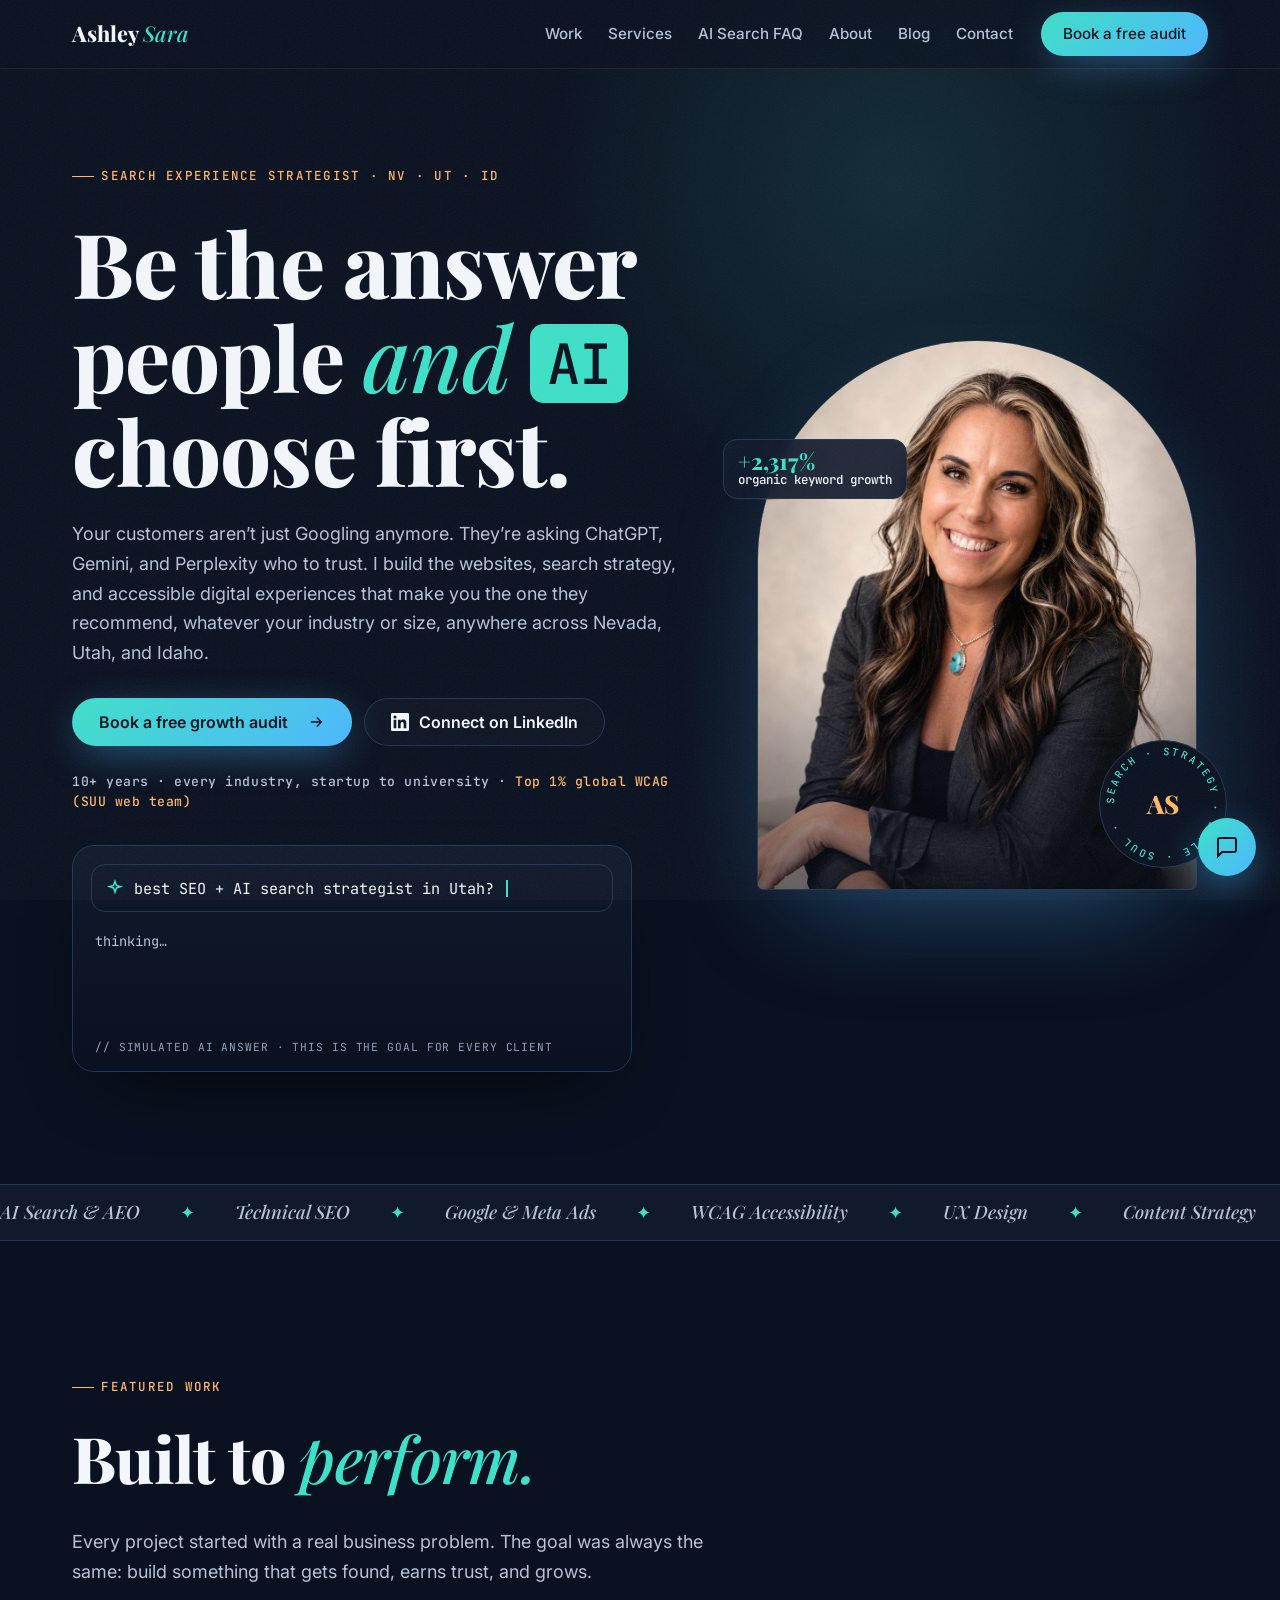
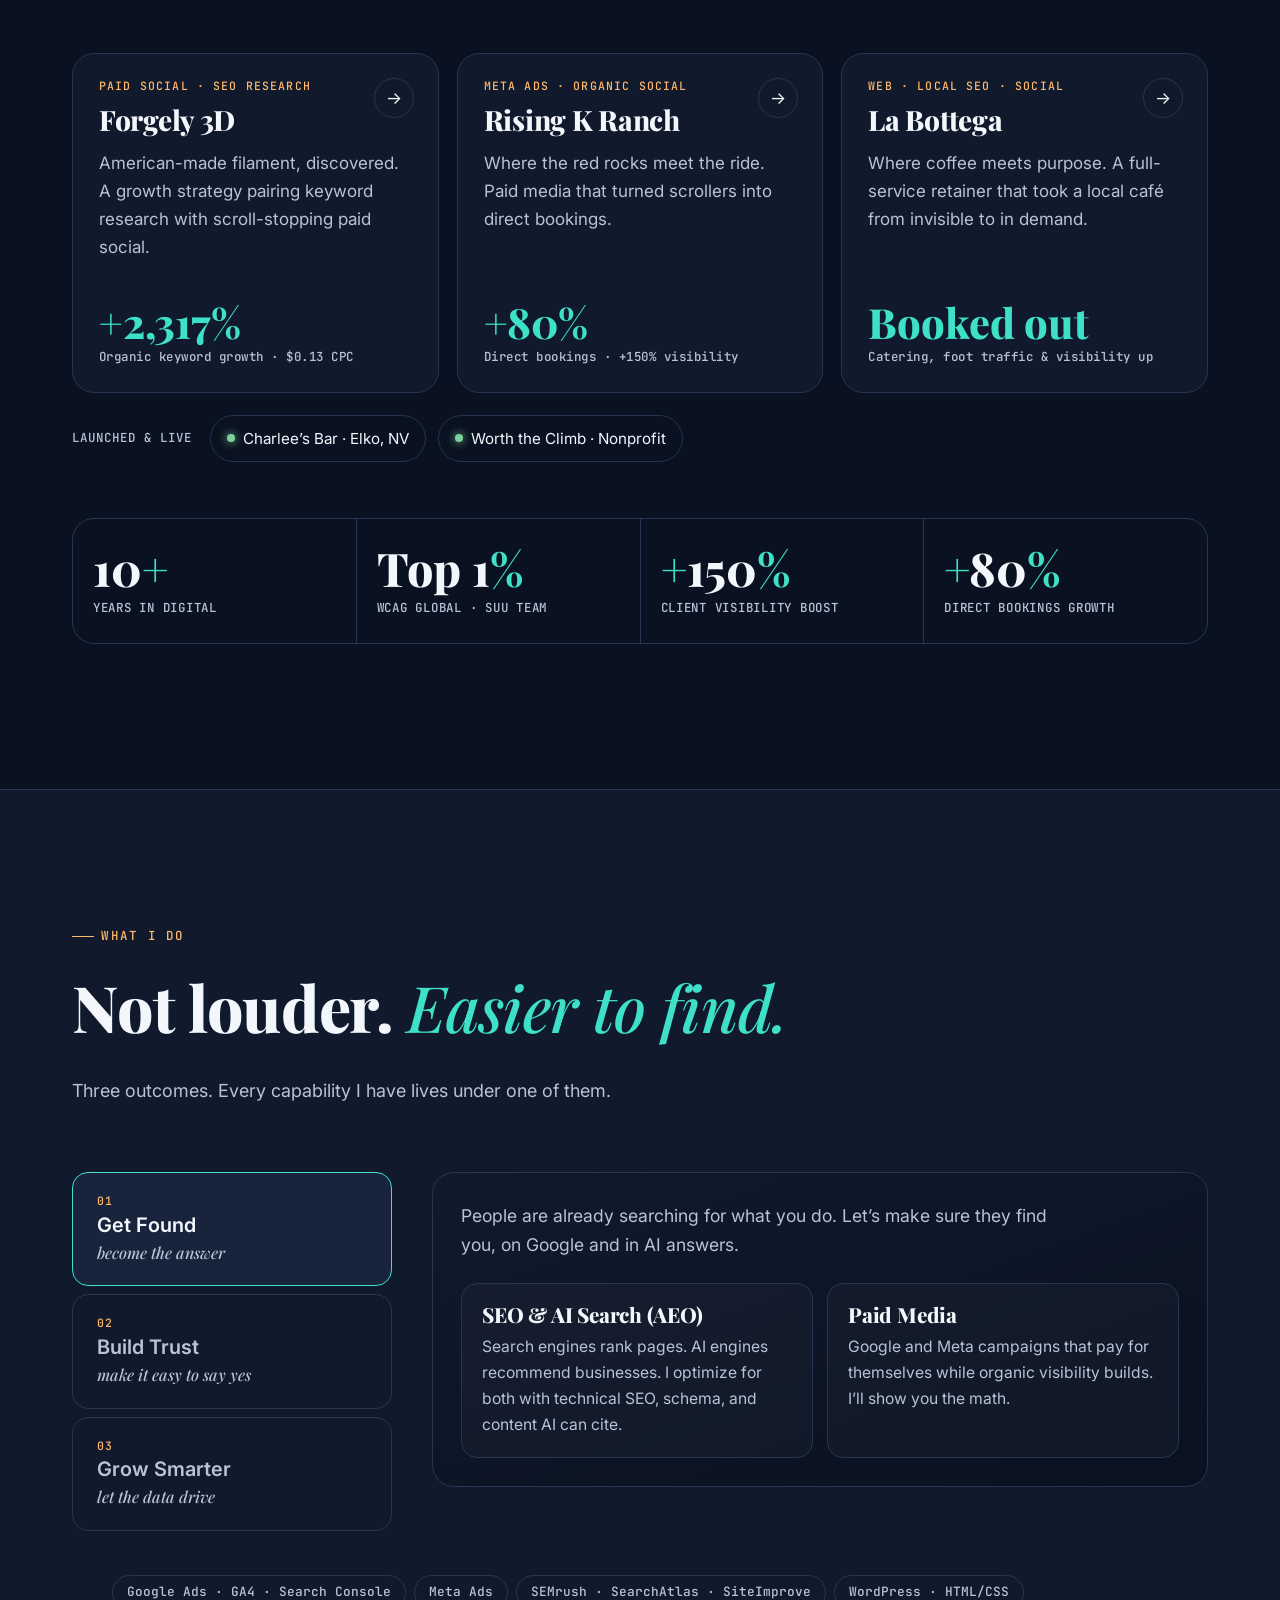
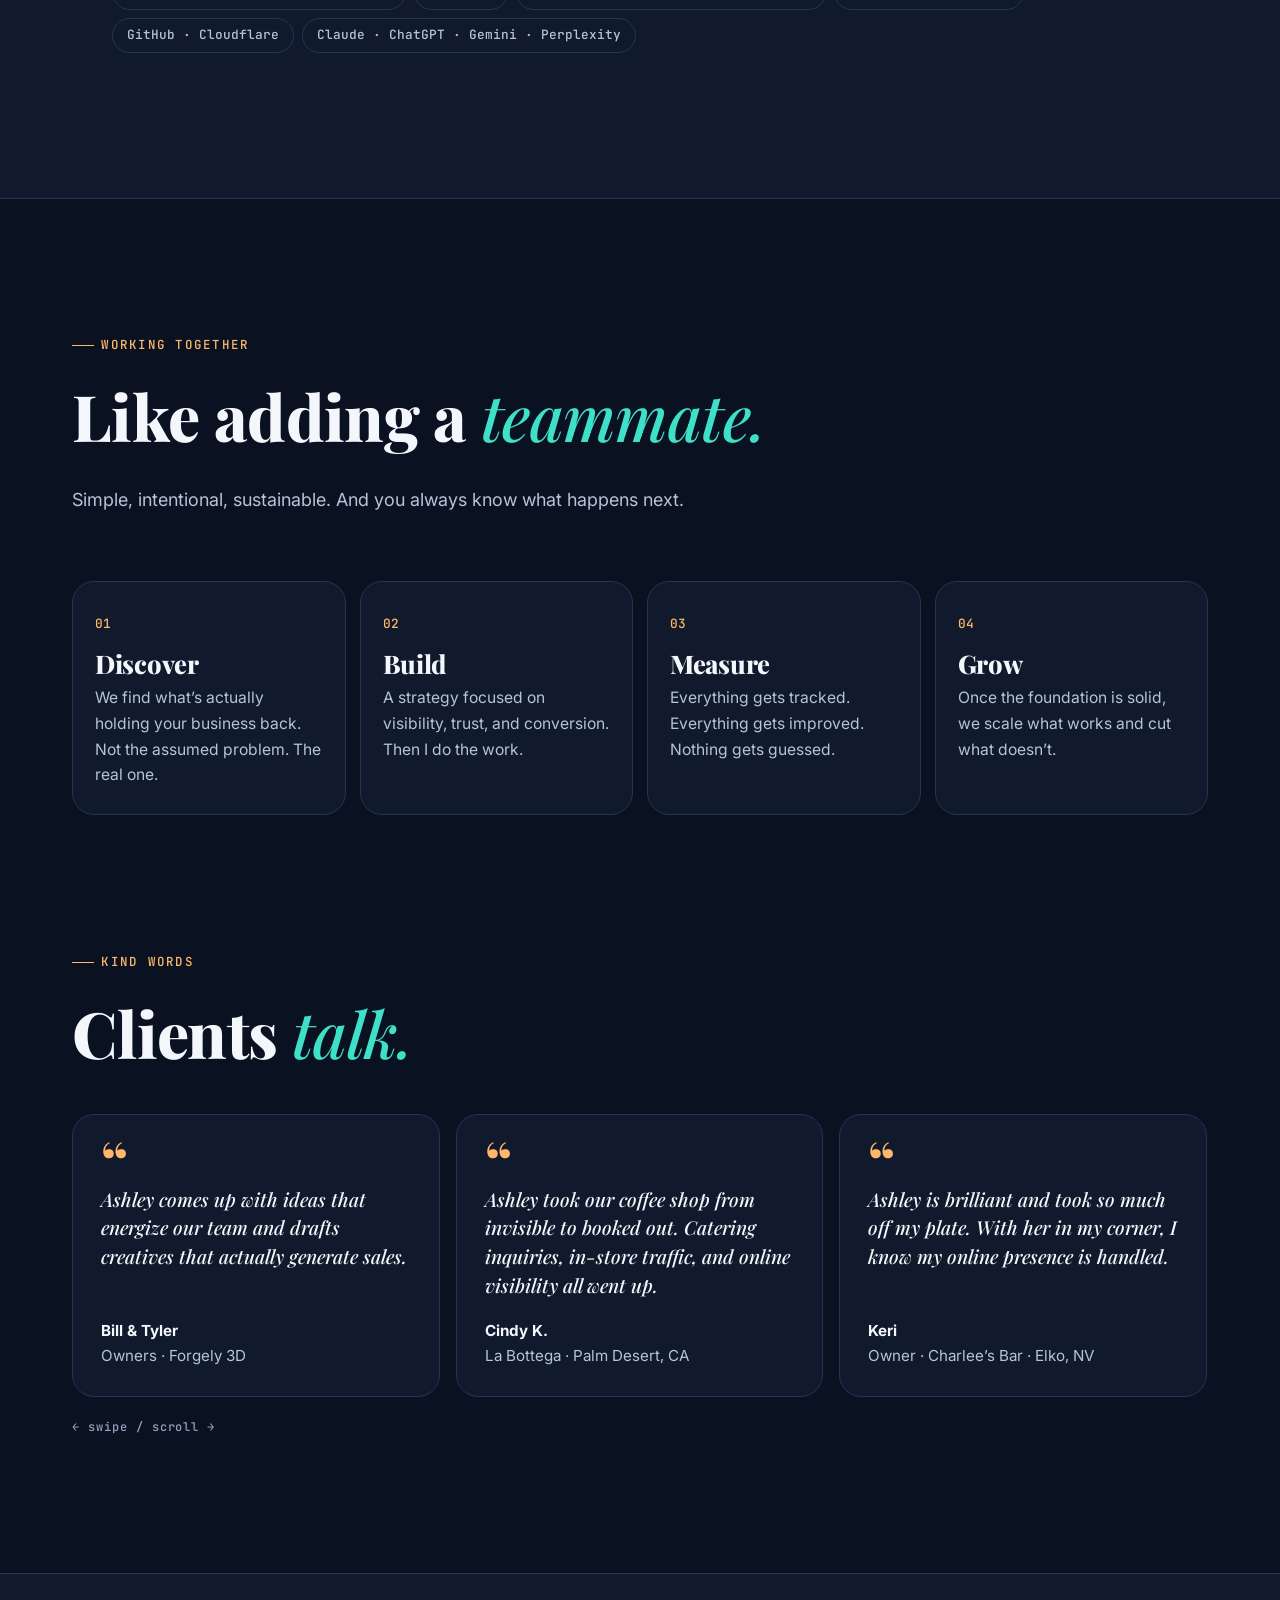
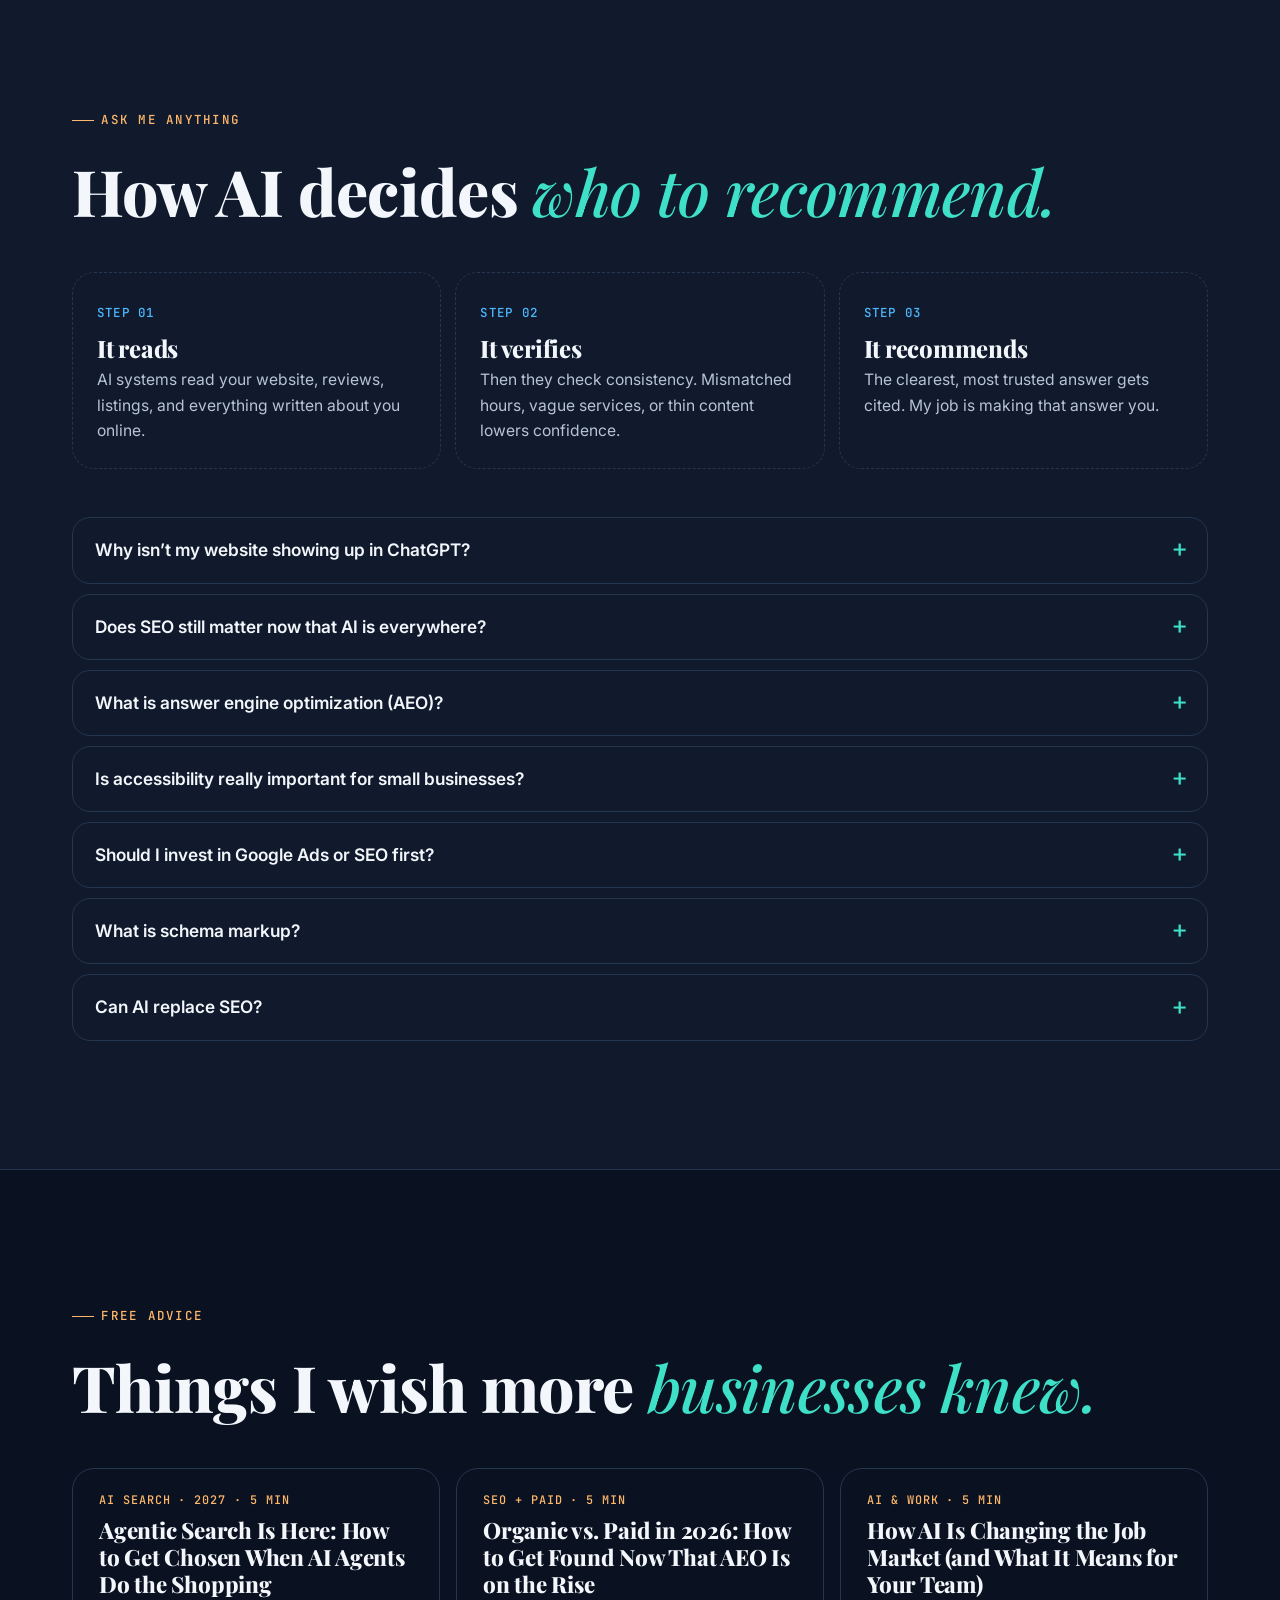
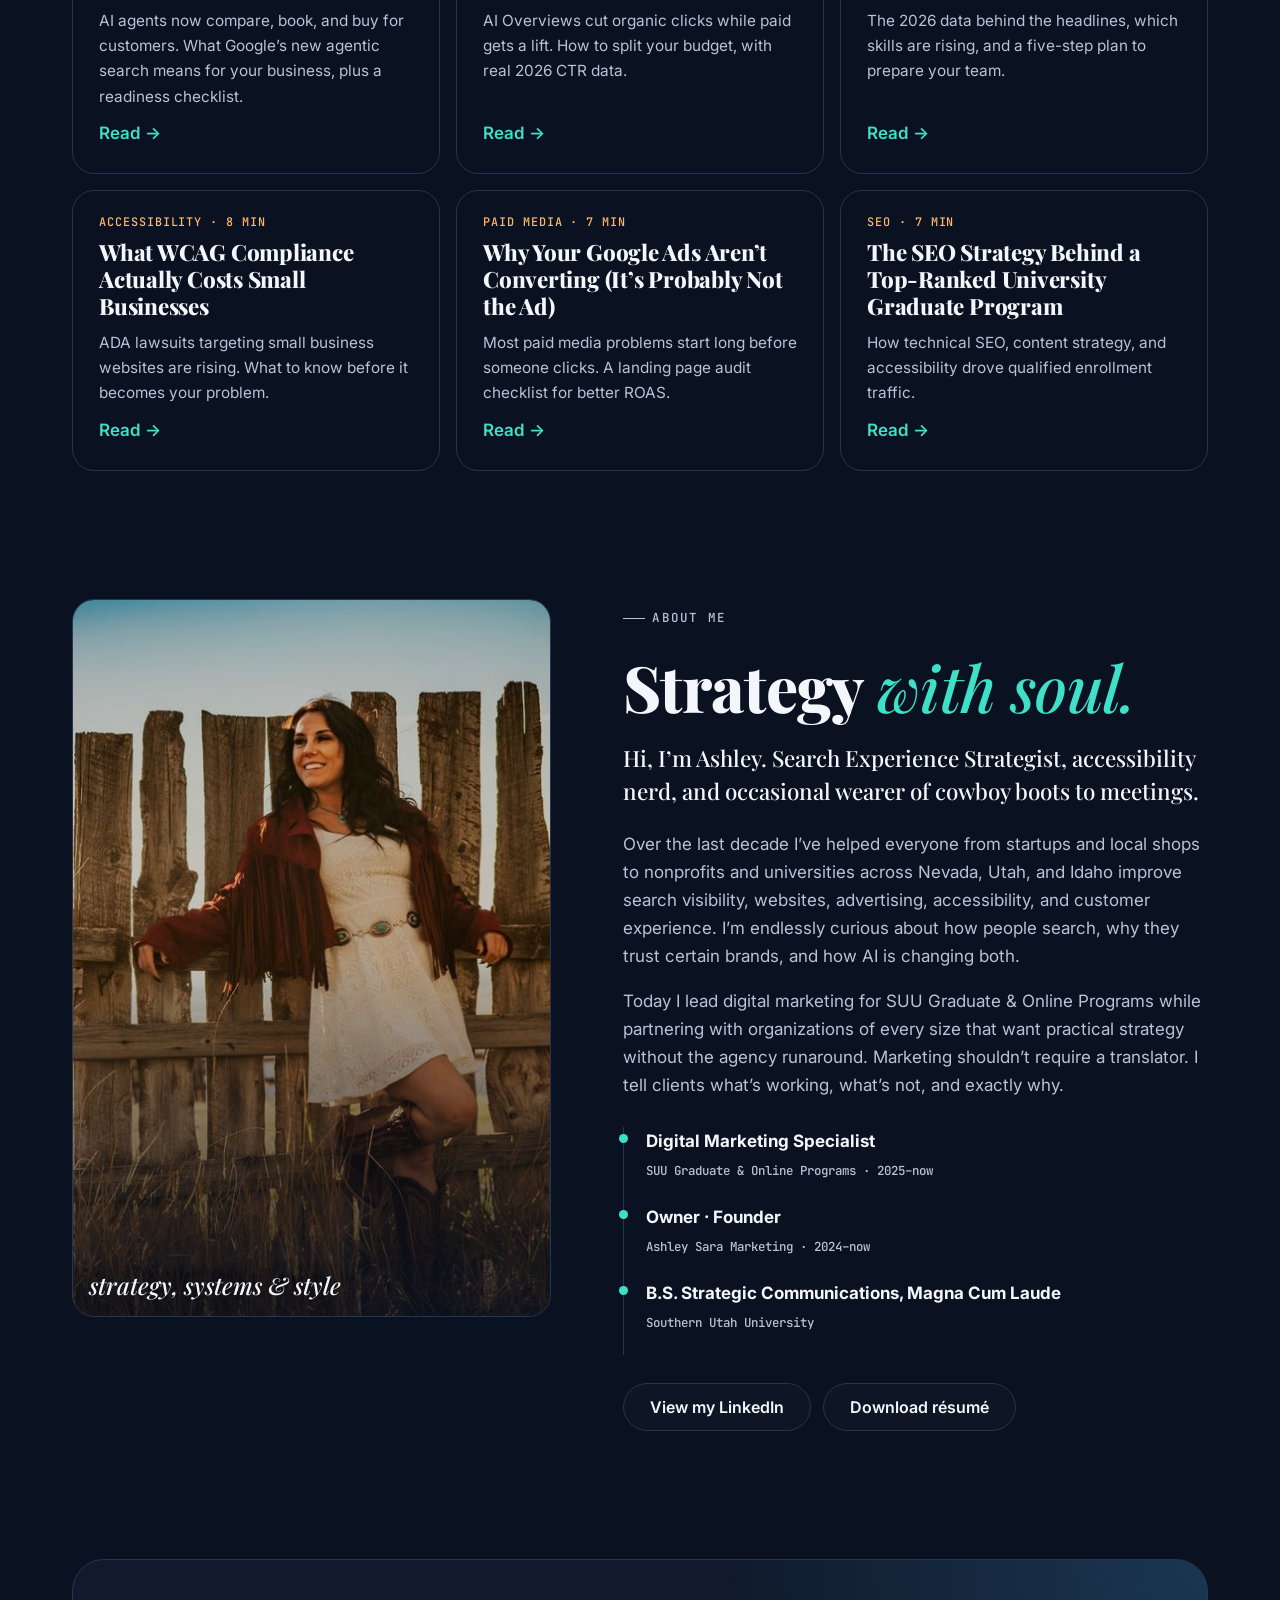
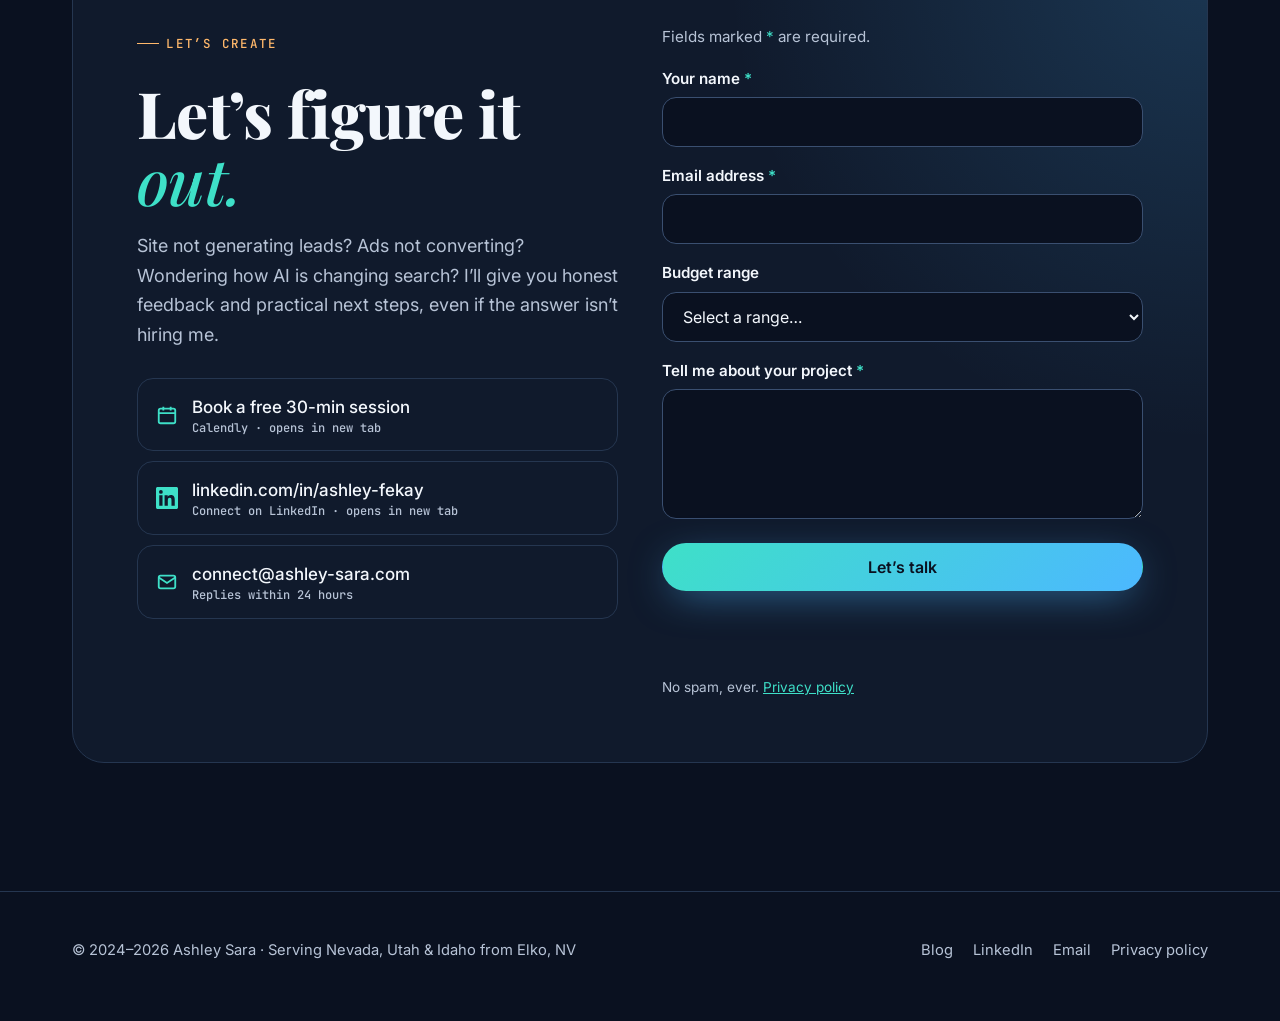
==== commit fa6555d9: "Add 3 blog articles: AI job market, organic vs paid + AEO, agentic search - New post.css matching th" ====
--- a/index.html
+++ b/index.html
@@ -8,7 +8,7 @@
 <link rel="canonical" href="https://ashley-sara.com/">
 <meta name="robots" content="index, follow, max-image-preview:large">
 <meta name="author" content="Ashley Sara">
-<meta name="theme-color" content="#120c0b">
+<meta name="theme-color" content="#0a1120">
 <meta name="color-scheme" content="dark">
 <meta property="og:type" content="website">
 <meta property="og:url" content="https://ashley-sara.com/">
@@ -106,10 +106,10 @@
 
 <style>
 :root{
-  --ink:#120c0b; --ink-2:#1b1311; --ink-3:#251a17; --line:#3a2a25;
-  --cream:#f6ede7; --mute:#c9b6ad;
-  --rose:#e3aaa3; --rose-deep:#c97f78; --terra:#e07b5a; --bourbon:#d8a25e;
-  --glow:rgba(227,170,163,.16);
+  --ink:#0a1120; --ink-2:#101a2c; --ink-3:#17243b; --line:#253650;
+  --cream:#f3f7fc; --mute:#b7c3d6;
+  --rose:#3ee0c8; --rose-deep:#1fb5a0; --terra:#4cb8ff; --bourbon:#ffb86b;
+  --glow:rgba(62,224,200,.13);
   --serif:"Playfair Display",Georgia,serif;
   --sans:"Inter",system-ui,-apple-system,Segoe UI,Roboto,sans-serif;
   --mono:"JetBrains Mono",ui-monospace,SFMono-Regular,Menlo,monospace;
@@ -149,14 +149,14 @@
 
 /* buttons */
 .btn{display:inline-flex;align-items:center;justify-content:center;gap:.6em;min-height:48px;padding:14px 26px;border-radius:999px;font:600 1rem/1 var(--sans);text-decoration:none;border:1px solid transparent;cursor:pointer;transition:transform .2s,background .2s,color .2s,box-shadow .2s}
-.btn-primary{background:linear-gradient(135deg,var(--rose),var(--terra));color:var(--ink);box-shadow:0 10px 40px -10px rgba(224,123,90,.6)}
-.btn-primary:hover{color:var(--ink);transform:translateY(-2px);box-shadow:0 16px 50px -10px rgba(224,123,90,.8)}
+.btn-primary{background:linear-gradient(135deg,var(--rose),var(--terra));color:var(--ink);box-shadow:0 10px 40px -10px rgba(76,184,255,.6)}
+.btn-primary:hover{color:var(--ink);transform:translateY(-2px);box-shadow:0 16px 50px -10px rgba(76,184,255,.8)}
 .btn-ghost{border-color:var(--line);color:var(--cream);background:rgba(255,255,255,.02)}
 .btn-ghost:hover{border-color:var(--rose);color:var(--rose)}
 .btn svg{width:18px;height:18px}
 
 /* header */
-.top{position:sticky;top:0;z-index:50;backdrop-filter:blur(14px);-webkit-backdrop-filter:blur(14px);background:rgba(18,12,11,.72);border-bottom:1px solid rgba(58,42,37,.6)}
+.top{position:sticky;top:0;z-index:50;backdrop-filter:blur(14px);-webkit-backdrop-filter:blur(14px);background:rgba(10,17,32,.72);border-bottom:1px solid rgba(58,42,37,.6)}
 .top .wrap{display:flex;align-items:center;justify-content:space-between;min-height:68px}
 .logo{font:800 1.35rem/1 var(--serif);color:var(--cream);text-decoration:none}
 .logo em{font-weight:500;color:var(--rose)}
@@ -196,21 +196,21 @@
 .engine-out{padding:16px 4px 2px;font-size:.98rem;color:var(--mute);min-height:118px}
 .engine-out strong{color:var(--cream)}
 .cite{display:inline-flex;align-items:center;gap:6px;margin-top:10px;font:500 .75rem/1 var(--mono);color:var(--ink);background:var(--bourbon);padding:6px 10px;border-radius:999px}
-.engine-note{font:400 .7rem/1 var(--mono);color:#a8958c;letter-spacing:.08em;text-transform:uppercase;margin:12px 4px 0}
+.engine-note{font:400 .7rem/1 var(--mono);color:#93a3bb;letter-spacing:.08em;text-transform:uppercase;margin:12px 4px 0}
 .fade-in{animation:fade .5s ease both}
 @keyframes fade{from{opacity:0;transform:translateY(6px)}to{opacity:1;transform:none}}
 
 /* portrait */
 .portrait{position:relative;max-width:440px;margin:0 auto;width:100%}
-.arch{position:relative;border-radius:999px 999px 28px 28px;overflow:hidden;aspect-ratio:4/5;border:1px solid var(--line);box-shadow:0 40px 120px -40px rgba(224,123,90,.45)}
+.arch{position:relative;border-radius:999px 999px 28px 28px;overflow:hidden;aspect-ratio:4/5;border:1px solid var(--line);box-shadow:0 40px 120px -40px rgba(76,184,255,.45)}
 .arch img{width:100%;height:100%;object-fit:cover;filter:saturate(1.05) contrast(1.03)}
-.arch::after{content:"";position:absolute;inset:0;background:linear-gradient(180deg,transparent 55%,rgba(18,12,11,.55))}
+.arch::after{content:"";position:absolute;inset:0;background:linear-gradient(180deg,transparent 55%,rgba(10,17,32,.55))}
 .badge{position:absolute;right:-6px;bottom:22px;width:128px;height:128px;border-radius:50%;background:var(--ink);border:1px solid var(--line);display:grid;place-items:center}
 .badge svg{position:absolute;inset:0;width:100%;height:100%;animation:spin 22s linear infinite}
 .badge text{font:500 10.5px var(--mono);letter-spacing:2.6px;fill:var(--rose);text-transform:uppercase}
 .badge span{font:800 1.6rem/1 var(--serif);color:var(--bourbon)}
 @keyframes spin{to{transform:rotate(360deg)}}
-.chip{position:absolute;left:-8px;top:18%;background:rgba(27,19,17,.92);border:1px solid var(--line);border-radius:14px;padding:10px 14px;font:500 .78rem/1.3 var(--mono);color:var(--cream);backdrop-filter:blur(8px)}
+.chip{position:absolute;left:-8px;top:18%;background:rgba(16,26,44,.92);border:1px solid var(--line);border-radius:14px;padding:10px 14px;font:500 .78rem/1.3 var(--mono);color:var(--cream);backdrop-filter:blur(8px)}
 .chip b{display:block;font:800 1.4rem/1 var(--serif);color:var(--rose)}
 @media(min-width:960px){.chip{left:-34px}.badge{right:-30px}}
 
@@ -218,7 +218,7 @@
 .marquee{border-block:1px solid var(--line);overflow:hidden;padding:18px 0;background:var(--ink-2)}
 .marquee-track{display:flex;gap:40px;width:max-content;animation:scroll 38s linear infinite}
 .marquee span{font:500 1.15rem/1 var(--serif);font-style:italic;color:var(--mute);white-space:nowrap}
-.marquee span::after{content:"✦";margin-left:40px;color:var(--terra);font-style:normal}
+.marquee span::after{content:"✦";margin-left:40px;color:var(--rose);font-style:normal}
 @keyframes scroll{to{transform:translateX(-50%)}}
 .marquee:hover .marquee-track{animation-play-state:paused}
 
@@ -235,7 +235,7 @@
 .work-grid{display:grid;gap:18px}
 @media(min-width:768px){.work-grid{grid-template-columns:repeat(3,1fr)}}
 .case{position:relative;display:flex;flex-direction:column;gap:14px;min-height:340px;padding:26px;border-radius:var(--r);border:1px solid var(--line);background:var(--ink-2);color:var(--cream);text-decoration:none;overflow:hidden;transition:transform .35s cubic-bezier(.2,.7,.2,1),border-color .3s;transform:perspective(900px) rotateX(var(--rx,0)) rotateY(var(--ry,0))}
-.case::before{content:"";position:absolute;inset:0;background:radial-gradient(400px circle at var(--cx,50%) var(--cy,0%),rgba(227,170,163,.18),transparent 55%);opacity:0;transition:opacity .3s}
+.case::before{content:"";position:absolute;inset:0;background:radial-gradient(400px circle at var(--cx,50%) var(--cy,0%),rgba(62,224,200,.18),transparent 55%);opacity:0;transition:opacity .3s}
 .case:hover,.case:focus-visible{border-color:var(--rose);color:var(--cream)}
 .case:hover::before,.case:focus-visible::before{opacity:1}
 .case .tag{font:500 .72rem/1 var(--mono);letter-spacing:.1em;text-transform:uppercase;color:var(--bourbon)}
@@ -305,10 +305,10 @@
 @media(min-width:1100px){.quotes{grid-auto-columns:calc(33.33% - 11px)}}
 .quotes figure{scroll-snap-align:start;margin:0;padding:28px;border-radius:var(--r);border:1px solid var(--line);background:var(--ink-2);display:flex;flex-direction:column;gap:18px}
 .quotes blockquote{margin:0;font:500 1.2rem/1.5 var(--serif);font-style:italic;color:var(--cream)}
-.quotes blockquote::before{content:"“";display:block;font:800 3.5rem/.6 var(--serif);color:var(--terra);font-style:normal;margin-bottom:8px}
+.quotes blockquote::before{content:"“";display:block;font:800 3.5rem/.6 var(--serif);color:var(--bourbon);font-style:normal;margin-bottom:8px}
 .quotes figcaption{margin-top:auto;font-size:.95rem;color:var(--mute)}
 .quotes figcaption b{display:block;color:var(--cream)}
-.scroll-hint{font:500 .75rem/1 var(--mono);color:#a8958c;letter-spacing:.08em;margin-top:12px}
+.scroll-hint{font:500 .75rem/1 var(--mono);color:#93a3bb;letter-spacing:.08em;margin-top:12px}
 
 /* blog */
 .posts{display:grid;gap:16px}
@@ -326,7 +326,7 @@
 .about-photo{position:relative;border-radius:var(--r);overflow:hidden;border:1px solid var(--line);aspect-ratio:2/3;max-width:480px}
 .about-photo img{width:100%;height:100%;object-fit:cover;object-position:50% 20%}
 .about-photo figcaption{position:absolute;left:16px;bottom:16px;right:16px;font:italic 500 1.5rem/1.2 var(--serif);color:var(--cream);text-shadow:0 2px 20px rgba(0,0,0,.6)}
-.about-photo::after{content:"";position:absolute;inset:0;background:linear-gradient(180deg,transparent 50%,rgba(18,12,11,.8));pointer-events:none}
+.about-photo::after{content:"";position:absolute;inset:0;background:linear-gradient(180deg,transparent 50%,rgba(10,17,32,.8));pointer-events:none}
 .about-photo figcaption{z-index:1}
 .about-copy p{color:var(--mute)}
 .about-copy p.big{font:500 1.4rem/1.45 var(--serif);color:var(--cream)}
@@ -337,18 +337,18 @@
 .timeline span{font:500 .78rem/1.5 var(--mono);color:var(--mute)}
 
 /* contact */
-.contact{border:1px solid var(--line);border-radius:32px;padding:clamp(24px,5vw,64px);background:radial-gradient(800px circle at 100% 0%,rgba(224,123,90,.18),transparent 60%),var(--ink-2)}
+.contact{border:1px solid var(--line);border-radius:32px;padding:clamp(24px,5vw,64px);background:radial-gradient(800px circle at 100% 0%,rgba(76,184,255,.18),transparent 60%),var(--ink-2)}
 .contact-grid{display:grid;gap:44px}
 @media(min-width:960px){.contact-grid{grid-template-columns:1fr 1fr}}
 .links{display:grid;gap:10px;margin-top:28px}
 .links a{display:flex;align-items:center;gap:14px;min-height:56px;padding:14px 18px;border-radius:16px;border:1px solid var(--line);text-decoration:none;color:var(--cream);font-weight:500;transition:border-color .25s,background .25s}
-.links a:hover{border-color:var(--rose);background:rgba(227,170,163,.06);color:var(--cream)}
+.links a:hover{border-color:var(--rose);background:rgba(62,224,200,.06);color:var(--cream)}
 .links svg{width:22px;height:22px;flex:none;color:var(--rose)}
 .links small{display:block;font:500 .75rem/1.3 var(--mono);color:var(--mute)}
 form{display:grid;gap:16px}
 form.as-row{display:flex}
 label{display:block;font-weight:600;font-size:.95rem;margin-bottom:6px}
-input,select,textarea{width:100%;min-height:50px;padding:13px 16px;border-radius:14px;border:1px solid #5a4540;background:var(--ink);color:var(--cream);font:400 1rem/1.4 var(--sans)}
+input,select,textarea{width:100%;min-height:50px;padding:13px 16px;border-radius:14px;border:1px solid #3a4f70;background:var(--ink);color:var(--cream);font:400 1rem/1.4 var(--sans)}
 textarea{min-height:130px;resize:vertical}
 input:focus,select:focus,textarea:focus{outline:3px solid var(--bourbon);outline-offset:1px;border-color:var(--rose)}
 .req{color:var(--rose)}
@@ -362,8 +362,8 @@
 footer a:hover{color:var(--rose)}
 
 /* exit-intent dialog */
-.lm{width:min(520px,calc(100vw - 32px));max-height:calc(100dvh - 32px);overflow:auto;padding:32px 24px 24px;border:1px solid var(--line);border-radius:26px;color:var(--cream);background:radial-gradient(500px circle at 100% 0%,rgba(224,123,90,.2),transparent 60%),var(--ink-2)}
-.lm::backdrop{background:rgba(8,5,5,.75);backdrop-filter:blur(6px)}
+.lm{width:min(520px,calc(100vw - 32px));max-height:calc(100dvh - 32px);overflow:auto;padding:32px 24px 24px;border:1px solid var(--line);border-radius:26px;color:var(--cream);background:radial-gradient(500px circle at 100% 0%,rgba(76,184,255,.2),transparent 60%),var(--ink-2)}
+.lm::backdrop{background:rgba(4,8,16,.75);backdrop-filter:blur(6px)}
 .lm[open]{animation:fade .35s ease both}
 .lm h2{font-size:clamp(2rem,6vw,2.6rem);margin:12px 0}
 .lm-body{color:var(--mute);margin:0 0 20px}
@@ -377,14 +377,14 @@
 /* Promise chat */
 .as-chat{position:fixed;right:16px;bottom:16px;z-index:70;display:flex;flex-direction:column;align-items:flex-end;gap:12px}
 @media(min-width:768px){.as-chat{right:24px;bottom:24px}}
-.as-toggle{width:58px;height:58px;border-radius:50%;border:0;cursor:pointer;color:var(--ink);background:linear-gradient(135deg,var(--rose),var(--terra));box-shadow:0 12px 40px -8px rgba(224,123,90,.7);display:grid;place-items:center;transition:transform .2s}
+.as-toggle{width:58px;height:58px;border-radius:50%;border:0;cursor:pointer;color:var(--ink);background:linear-gradient(135deg,var(--rose),var(--terra));box-shadow:0 12px 40px -8px rgba(76,184,255,.7);display:grid;place-items:center;transition:transform .2s}
 .as-toggle:hover{transform:scale(1.06)}
 .as-toggle svg{width:24px;height:24px;grid-area:1/1}
 .as-toggle .i-close,.as-toggle.on .i-open{display:none}
 .as-toggle.on .i-close{display:block}
 .as-panel{width:min(370px,calc(100vw - 32px));height:min(540px,calc(100dvh - 120px));display:flex;flex-direction:column;border:1px solid var(--line);border-radius:22px;overflow:hidden;background:var(--ink-2);box-shadow:0 30px 80px -20px #000;animation:fade .3s ease both}
 .as-panel[hidden]{display:none}
-.as-head{display:flex;justify-content:space-between;align-items:center;padding:14px 16px;border-bottom:1px solid var(--line);background:linear-gradient(135deg,rgba(227,170,163,.12),transparent)}
+.as-head{display:flex;justify-content:space-between;align-items:center;padding:14px 16px;border-bottom:1px solid var(--line);background:linear-gradient(135deg,rgba(62,224,200,.12),transparent)}
 .as-name{margin:0;font:800 1.25rem/1.1 var(--serif)}
 .as-status{margin:2px 0 0;font:500 .7rem/1.3 var(--mono);color:var(--mute);letter-spacing:.06em;display:flex;align-items:center;gap:6px}
 .as-dot{width:7px;height:7px;border-radius:50%;background:#7fd19b;box-shadow:0 0 8px #7fd19b}
@@ -648,6 +648,9 @@
         <h2 id="blog-title">Things I wish more <em>businesses knew.</em></h2>
       </div>
       <div class="posts">
+        <a class="post reveal" href="blog-agentic-search-2027.html"><span class="meta">AI Search · 2027 · 5 min</span><h3>Agentic Search Is Here: How to Get Chosen When AI Agents Do the Shopping</h3><p>AI agents now compare, book, and buy for customers. What Google’s new agentic search means for your business, plus a readiness checklist.</p><span class="more" aria-hidden="true">Read →</span></a>
+        <a class="post reveal" href="blog-organic-vs-paid-aeo.html"><span class="meta">SEO + Paid · 5 min</span><h3>Organic vs. Paid in 2026: How to Get Found Now That AEO Is on the Rise</h3><p>AI Overviews cut organic clicks while paid gets a lift. How to split your budget, with real 2026 CTR data.</p><span class="more" aria-hidden="true">Read →</span></a>
+        <a class="post reveal" href="blog-ai-job-market.html"><span class="meta">AI &amp; Work · 5 min</span><h3>How AI Is Changing the Job Market (and What It Means for Your Team)</h3><p>The 2026 data behind the headlines, which skills are rising, and a five-step plan to prepare your team.</p><span class="more" aria-hidden="true">Read →</span></a>
         <a class="post reveal" href="blog-wcag-compliance-cost.html"><span class="meta">Accessibility · 8 min</span><h3>What WCAG Compliance Actually Costs Small Businesses</h3><p>ADA lawsuits targeting small business websites are rising. What to know before it becomes your problem.</p><span class="more" aria-hidden="true">Read →</span></a>
         <a class="post reveal" href="blog-google-ads-not-converting.html"><span class="meta">Paid Media · 7 min</span><h3>Why Your Google Ads Aren’t Converting (It’s Probably Not the Ad)</h3><p>Most paid media problems start long before someone clicks. A landing page audit checklist for better ROAS.</p><span class="more" aria-hidden="true">Read →</span></a>
         <a class="post reveal" href="blog-higher-ed-seo-strategy.html"><span class="meta">SEO · 7 min</span><h3>The SEO Strategy Behind a Top-Ranked University Graduate Program</h3><p>How technical SEO, content strategy, and accessibility drove qualified enrollment traffic.</p><span class="more" aria-hidden="true">Read →</span></a>
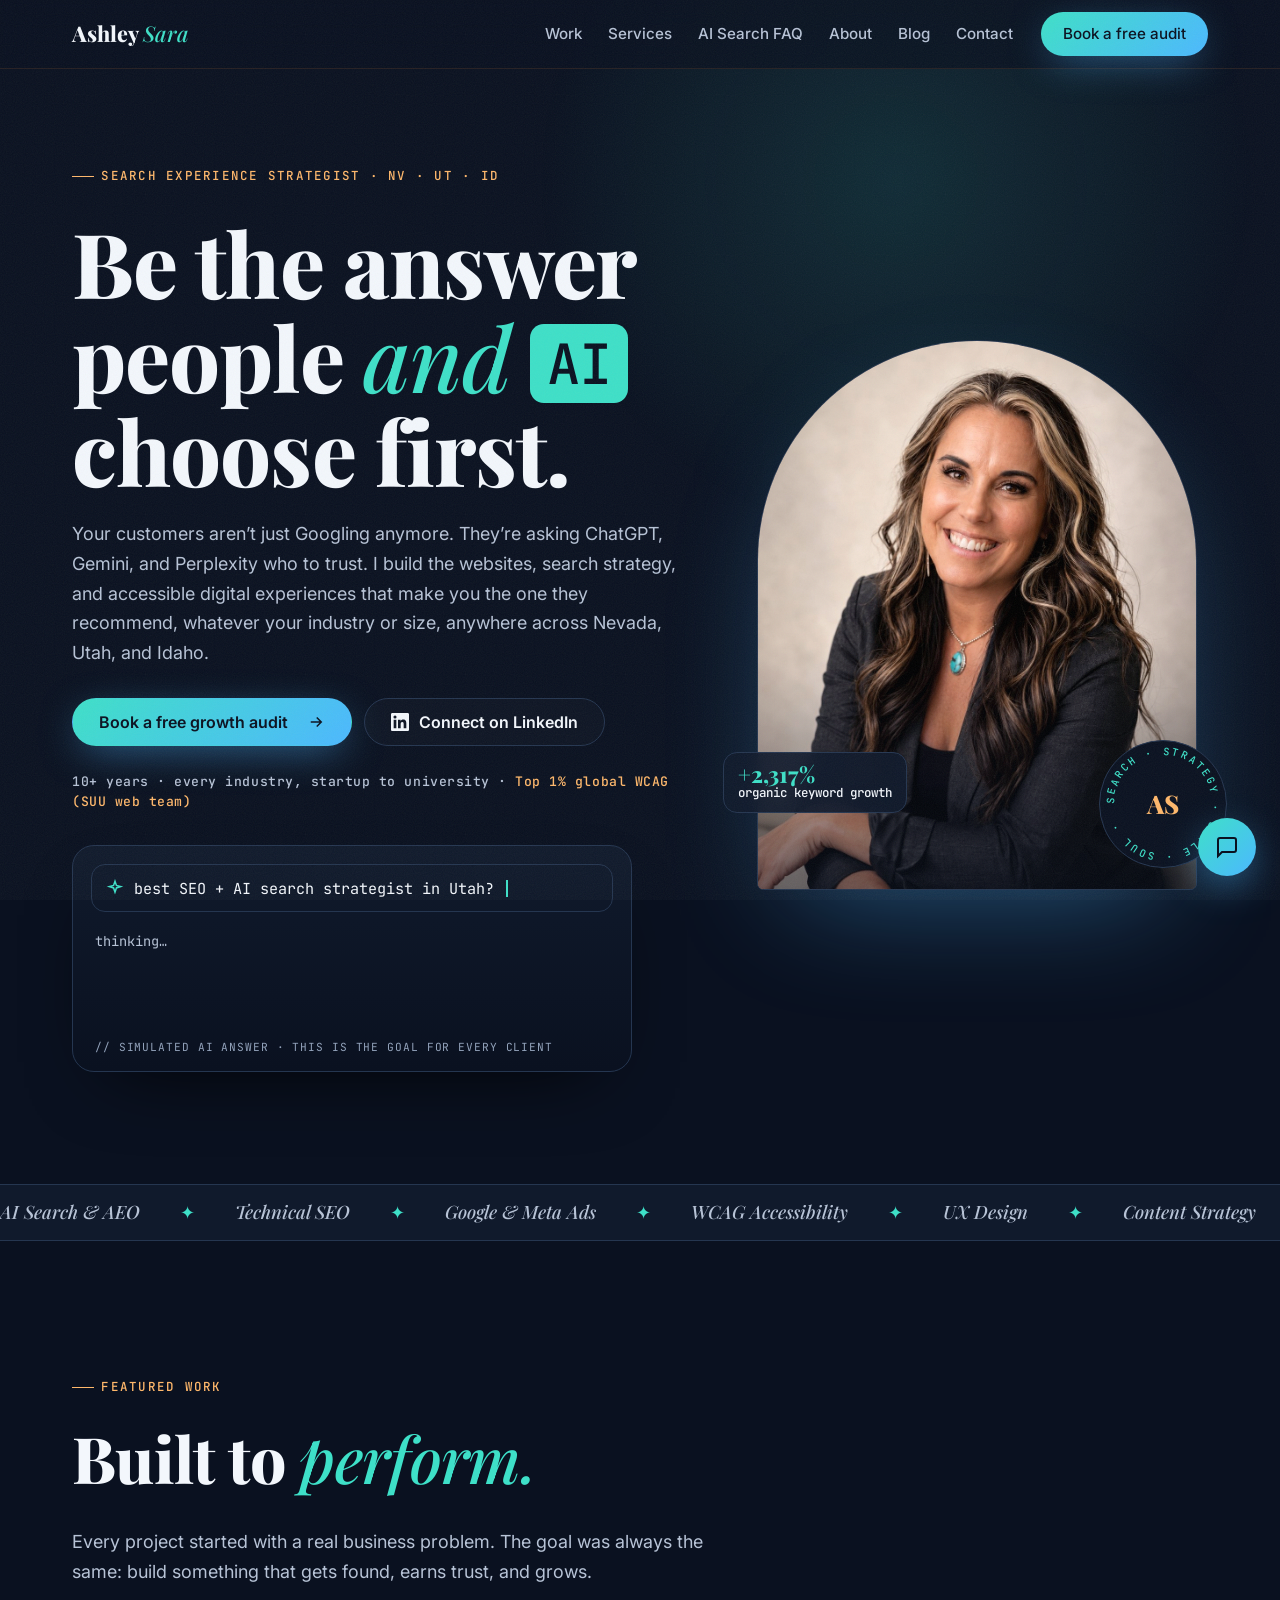
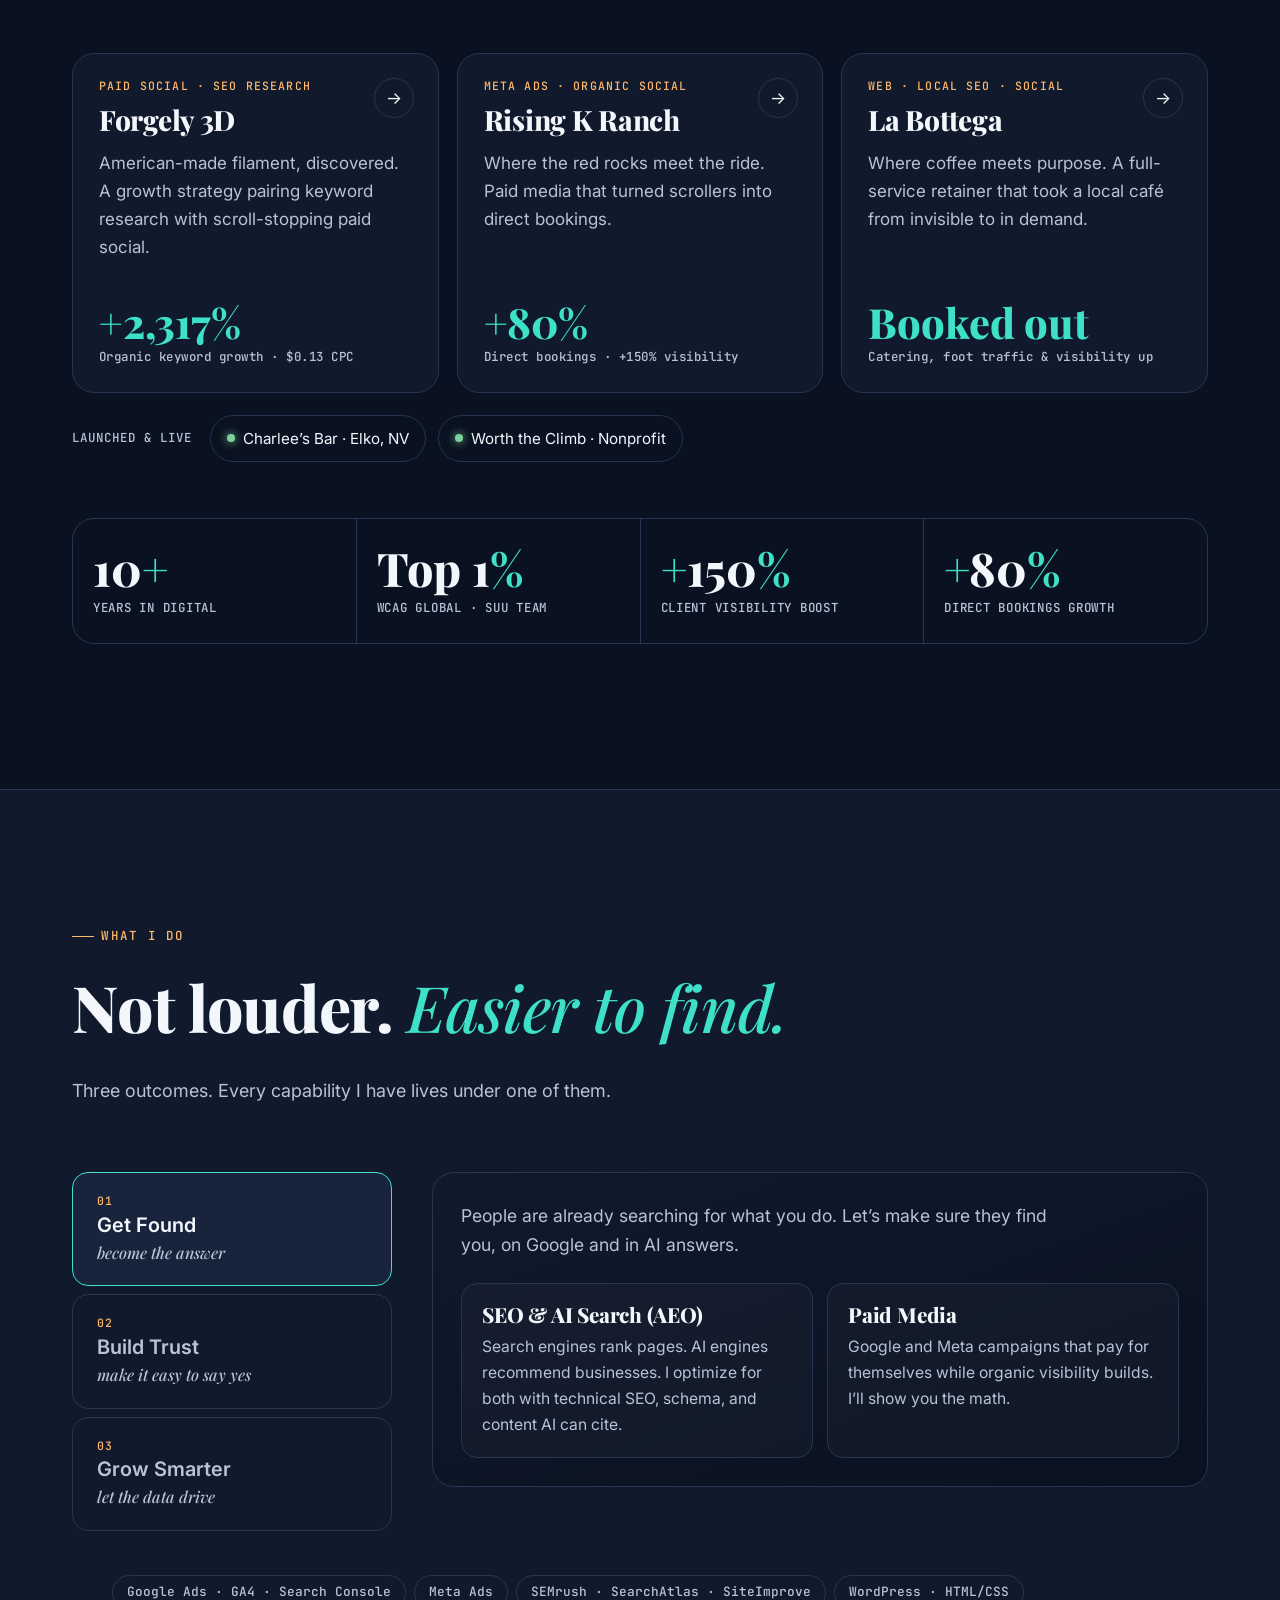
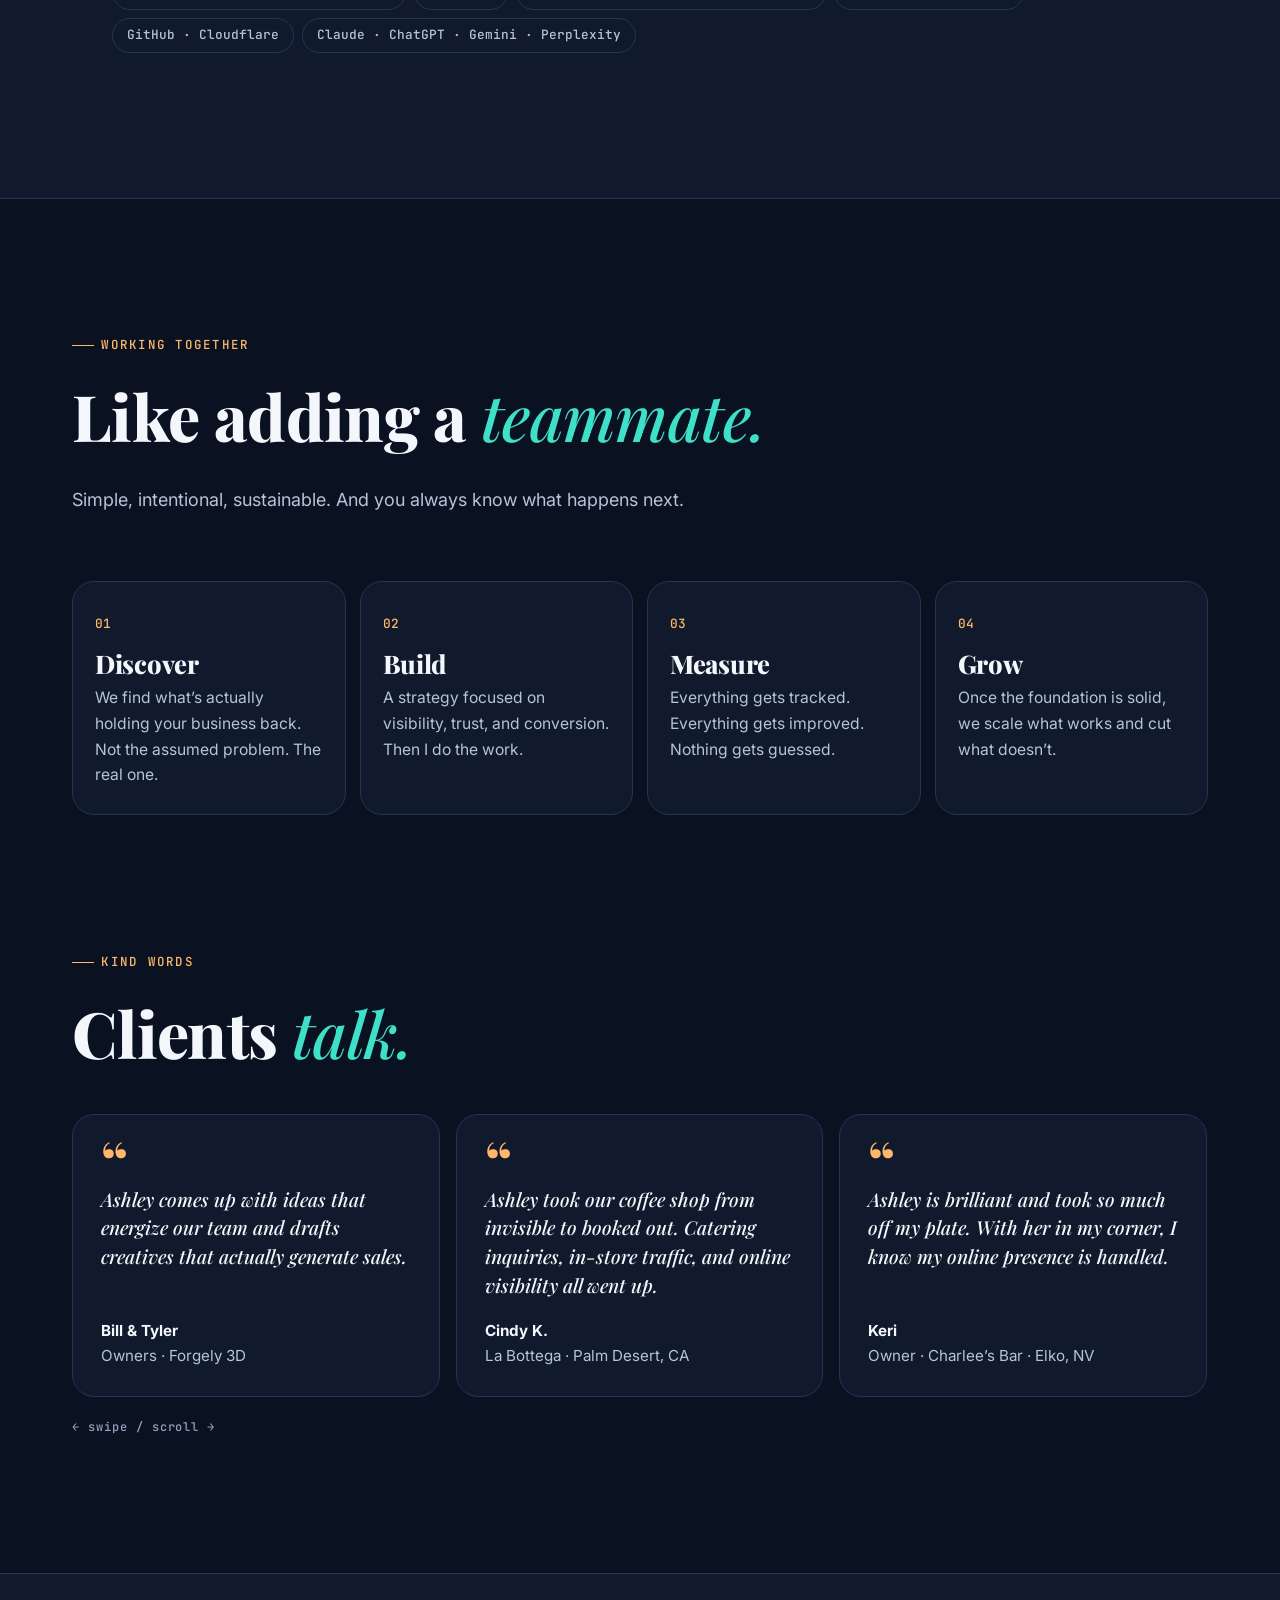
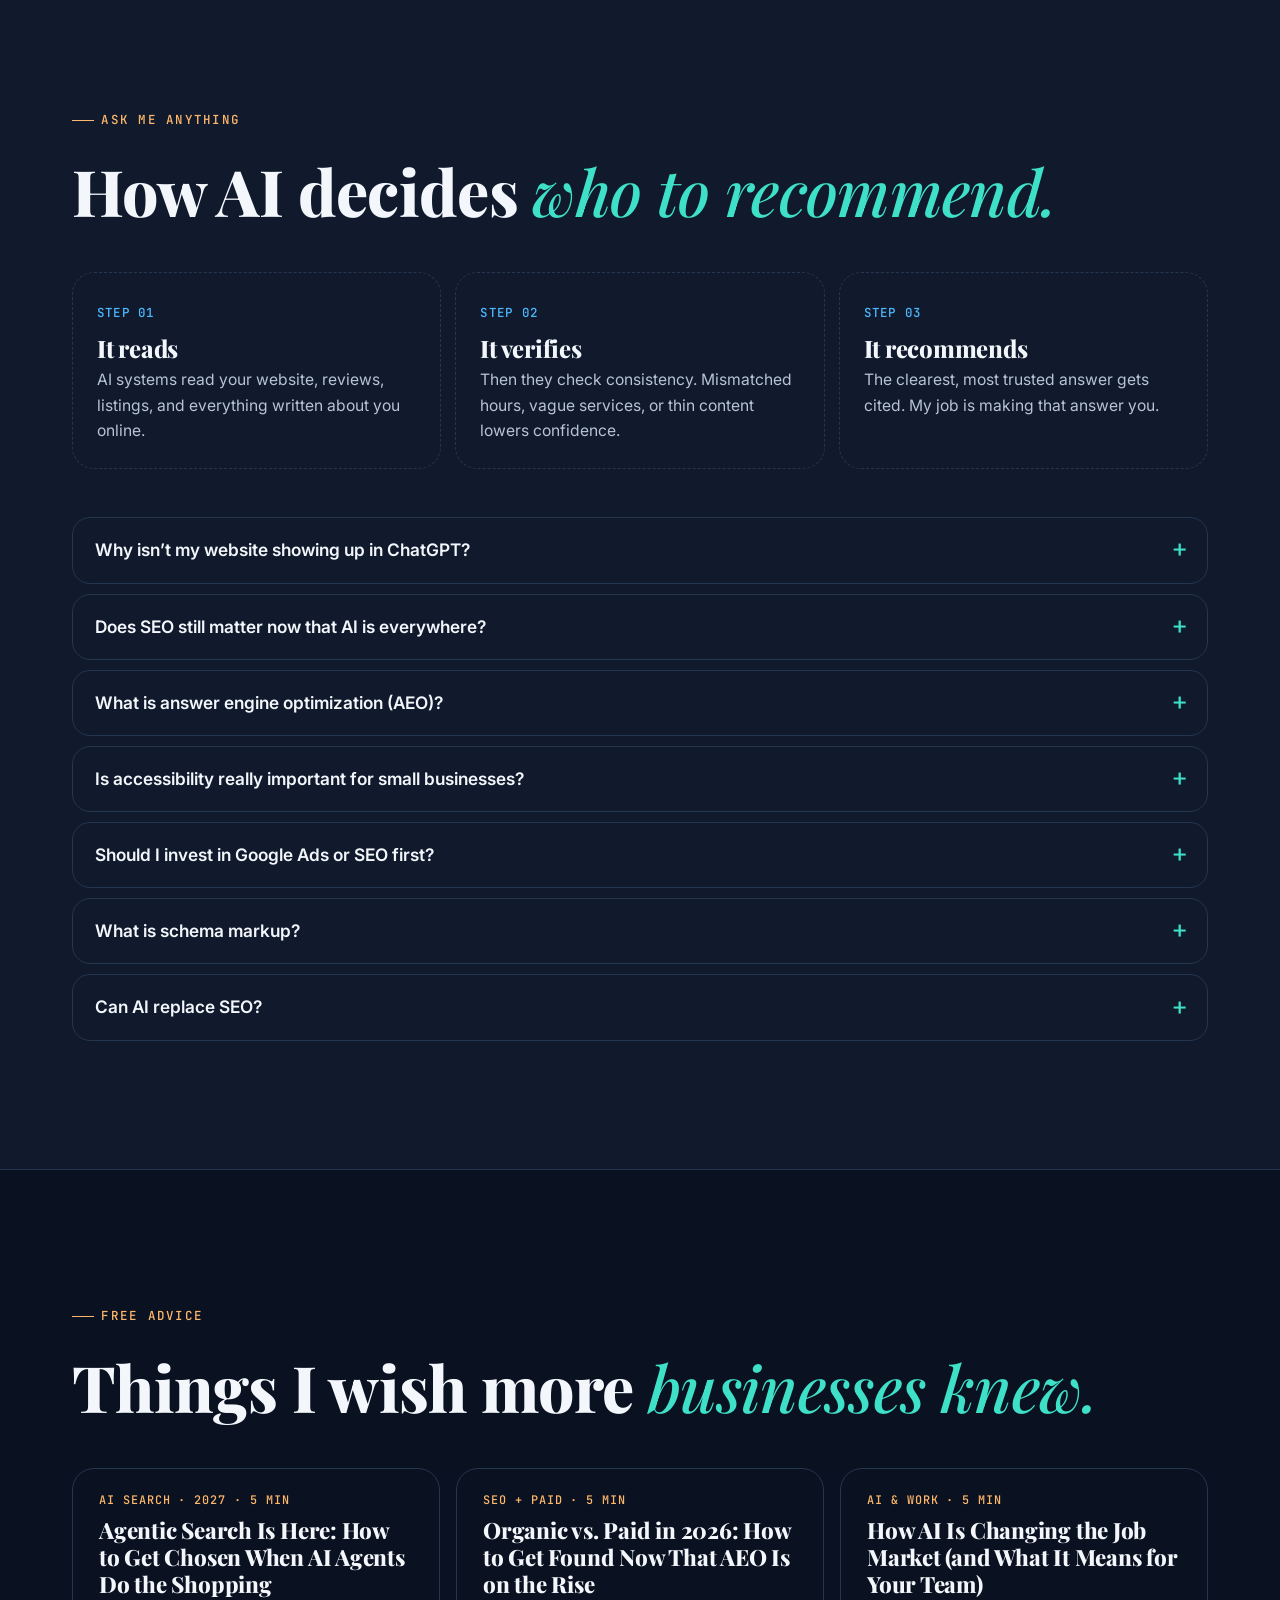
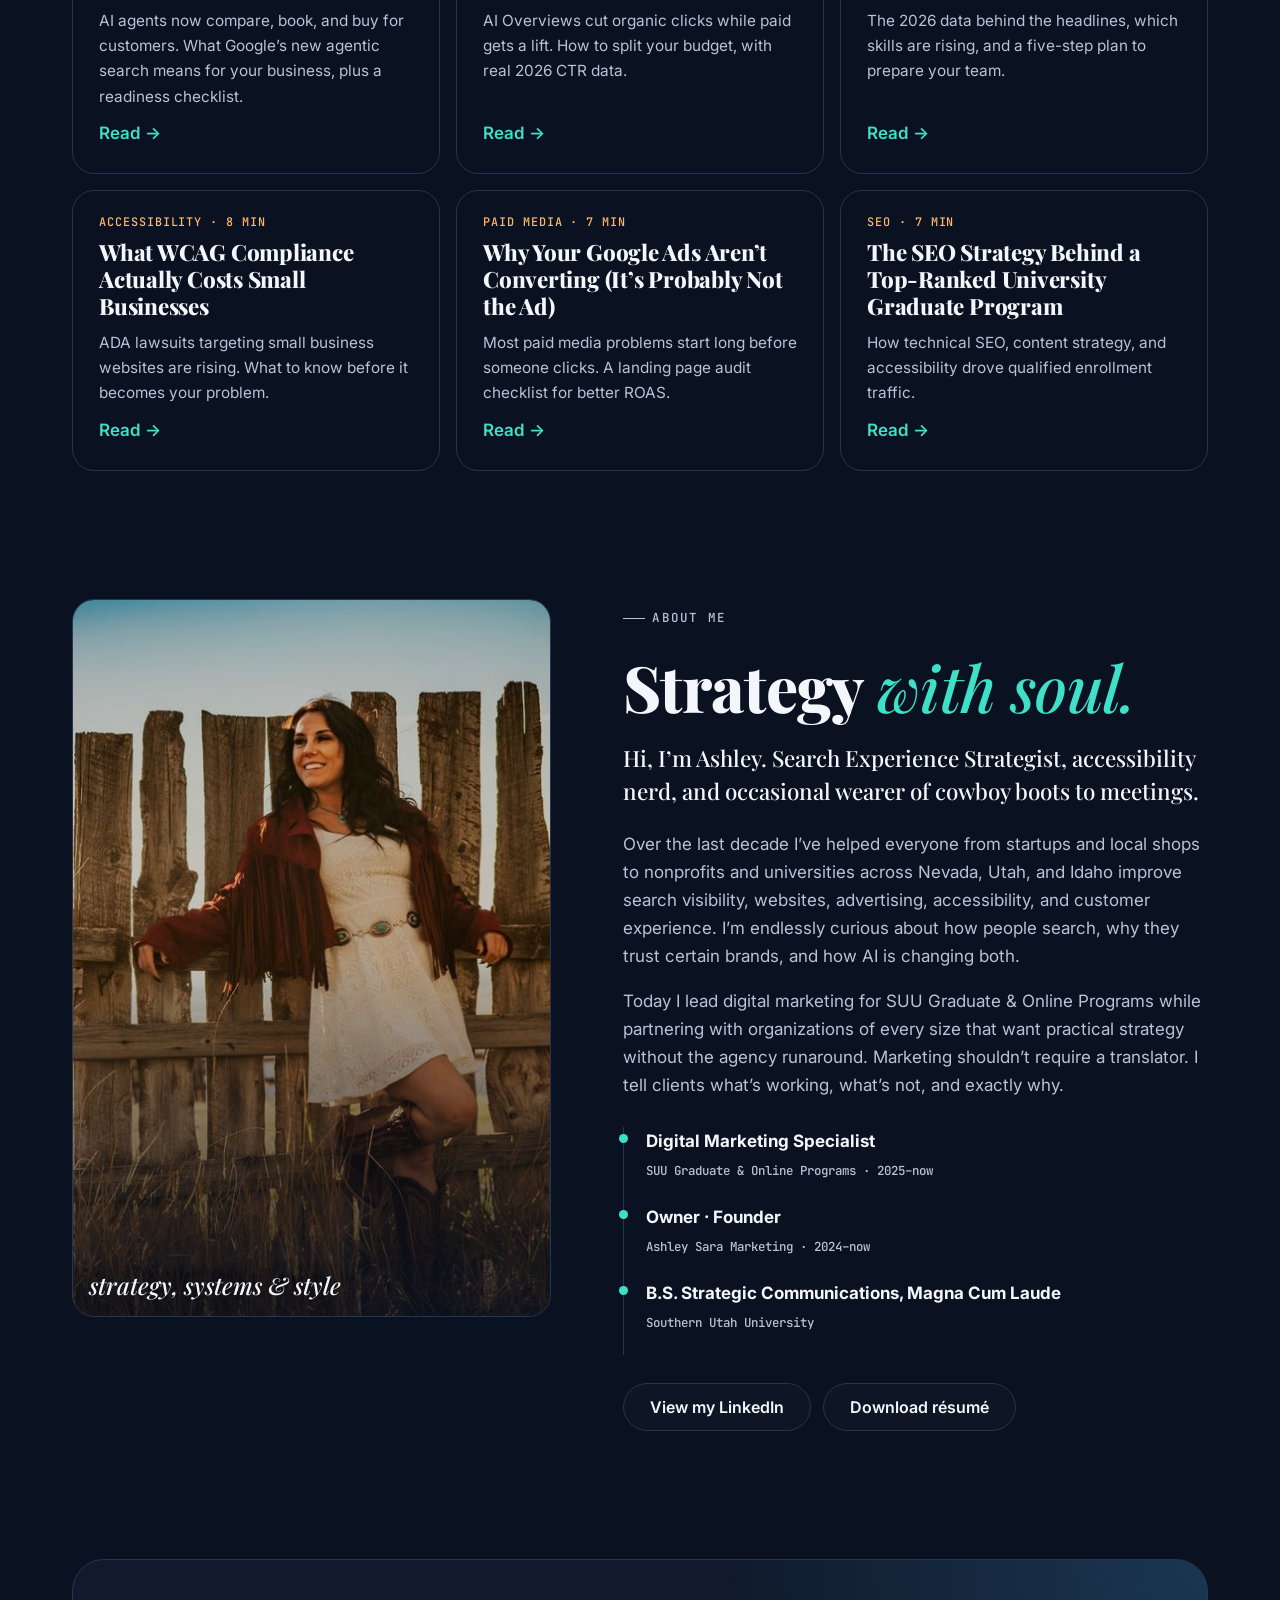
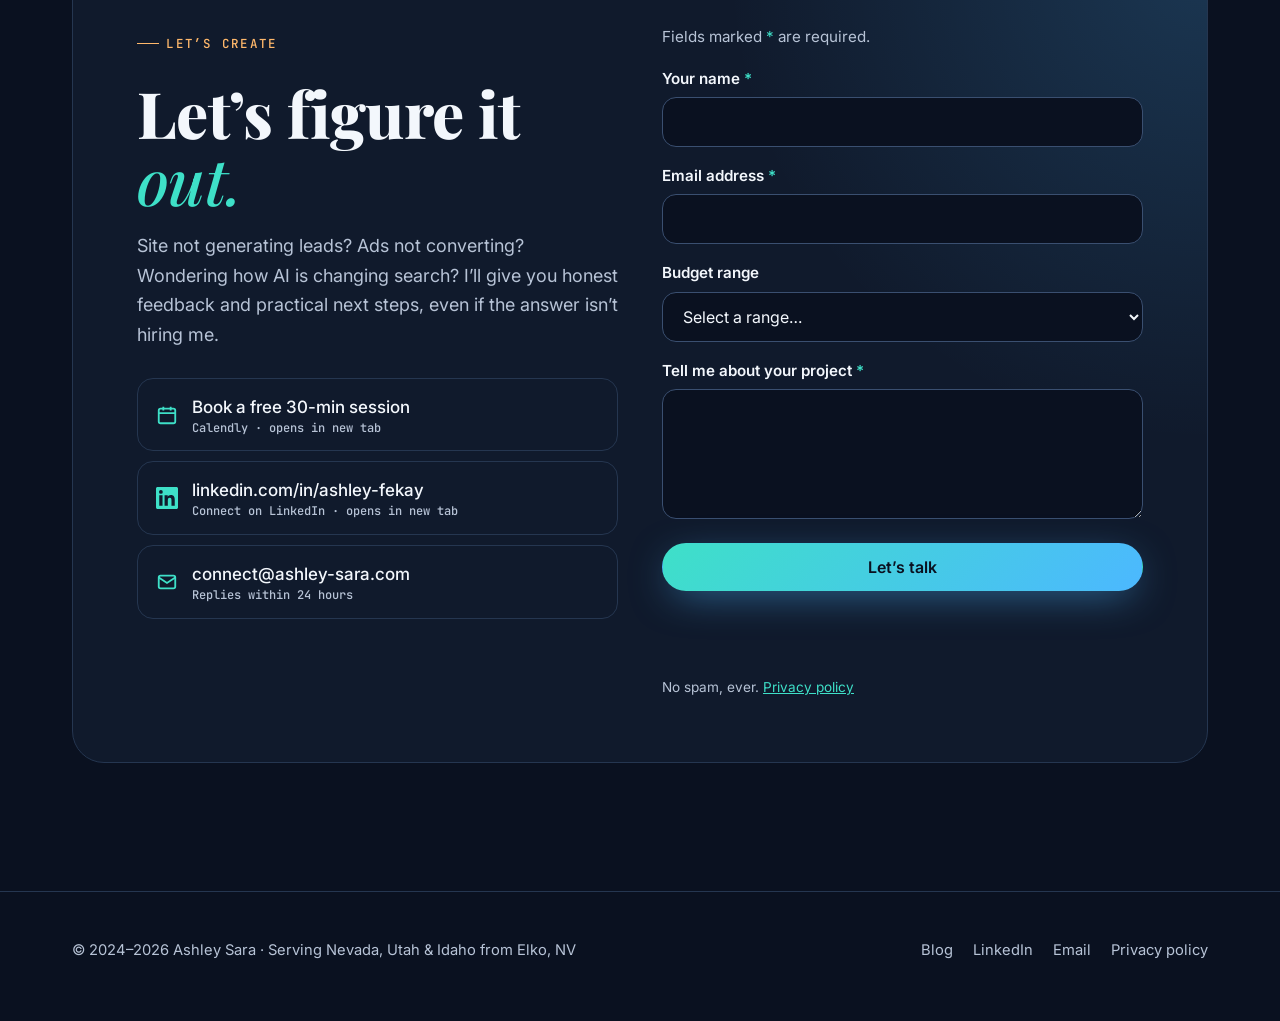
==== commit 98eb2769: "Move keyword-growth stat tag off the portrait face Co-Authored-By: Claude Opus 5.5 <noreply@anthropi" ====
--- a/index.html
+++ b/index.html
@@ -210,7 +210,7 @@
 .badge text{font:500 10.5px var(--mono);letter-spacing:2.6px;fill:var(--rose);text-transform:uppercase}
 .badge span{font:800 1.6rem/1 var(--serif);color:var(--bourbon)}
 @keyframes spin{to{transform:rotate(360deg)}}
-.chip{position:absolute;left:-8px;top:18%;background:rgba(16,26,44,.92);border:1px solid var(--line);border-radius:14px;padding:10px 14px;font:500 .78rem/1.3 var(--mono);color:var(--cream);backdrop-filter:blur(8px)}
+.chip{position:absolute;left:-8px;bottom:14%;background:rgba(16,26,44,.92);border:1px solid var(--line);border-radius:14px;padding:10px 14px;font:500 .78rem/1.3 var(--mono);color:var(--cream);backdrop-filter:blur(8px)}
 .chip b{display:block;font:800 1.4rem/1 var(--serif);color:var(--rose)}
 @media(min-width:960px){.chip{left:-34px}.badge{right:-30px}}
 
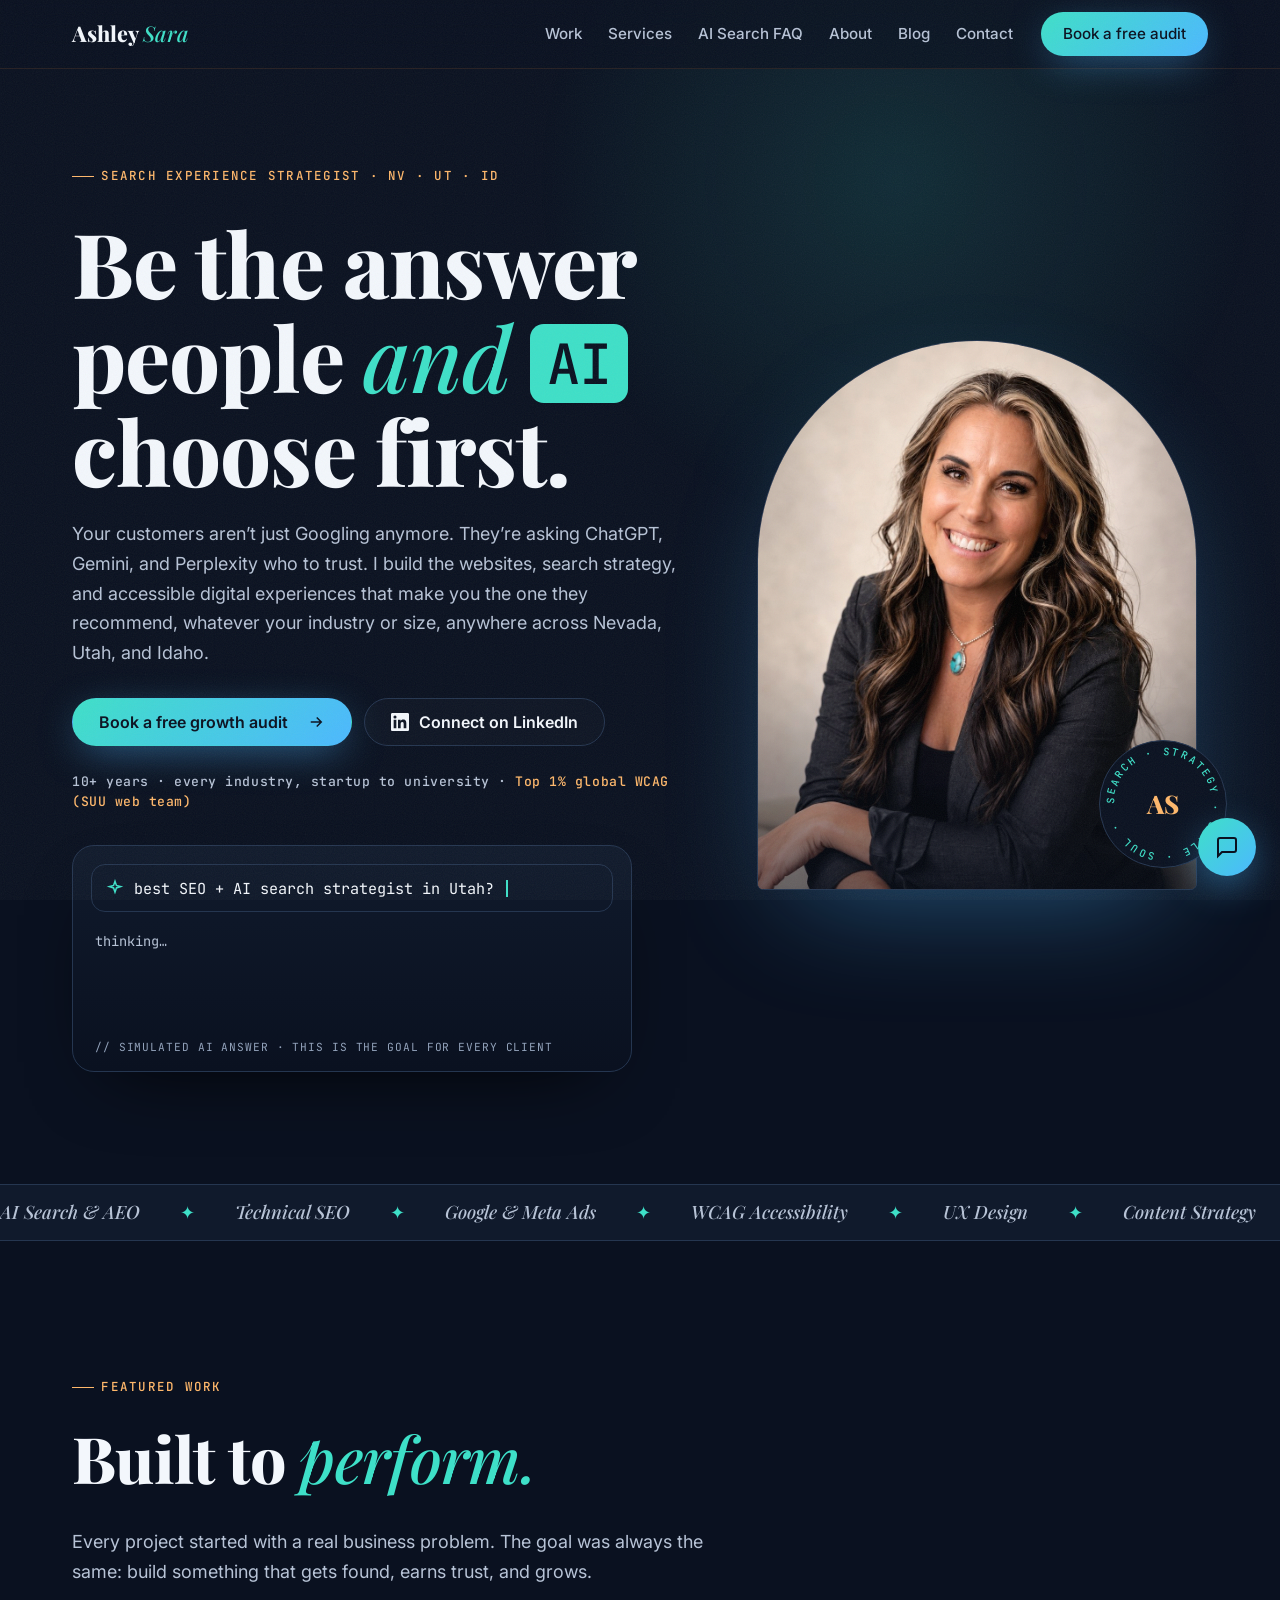
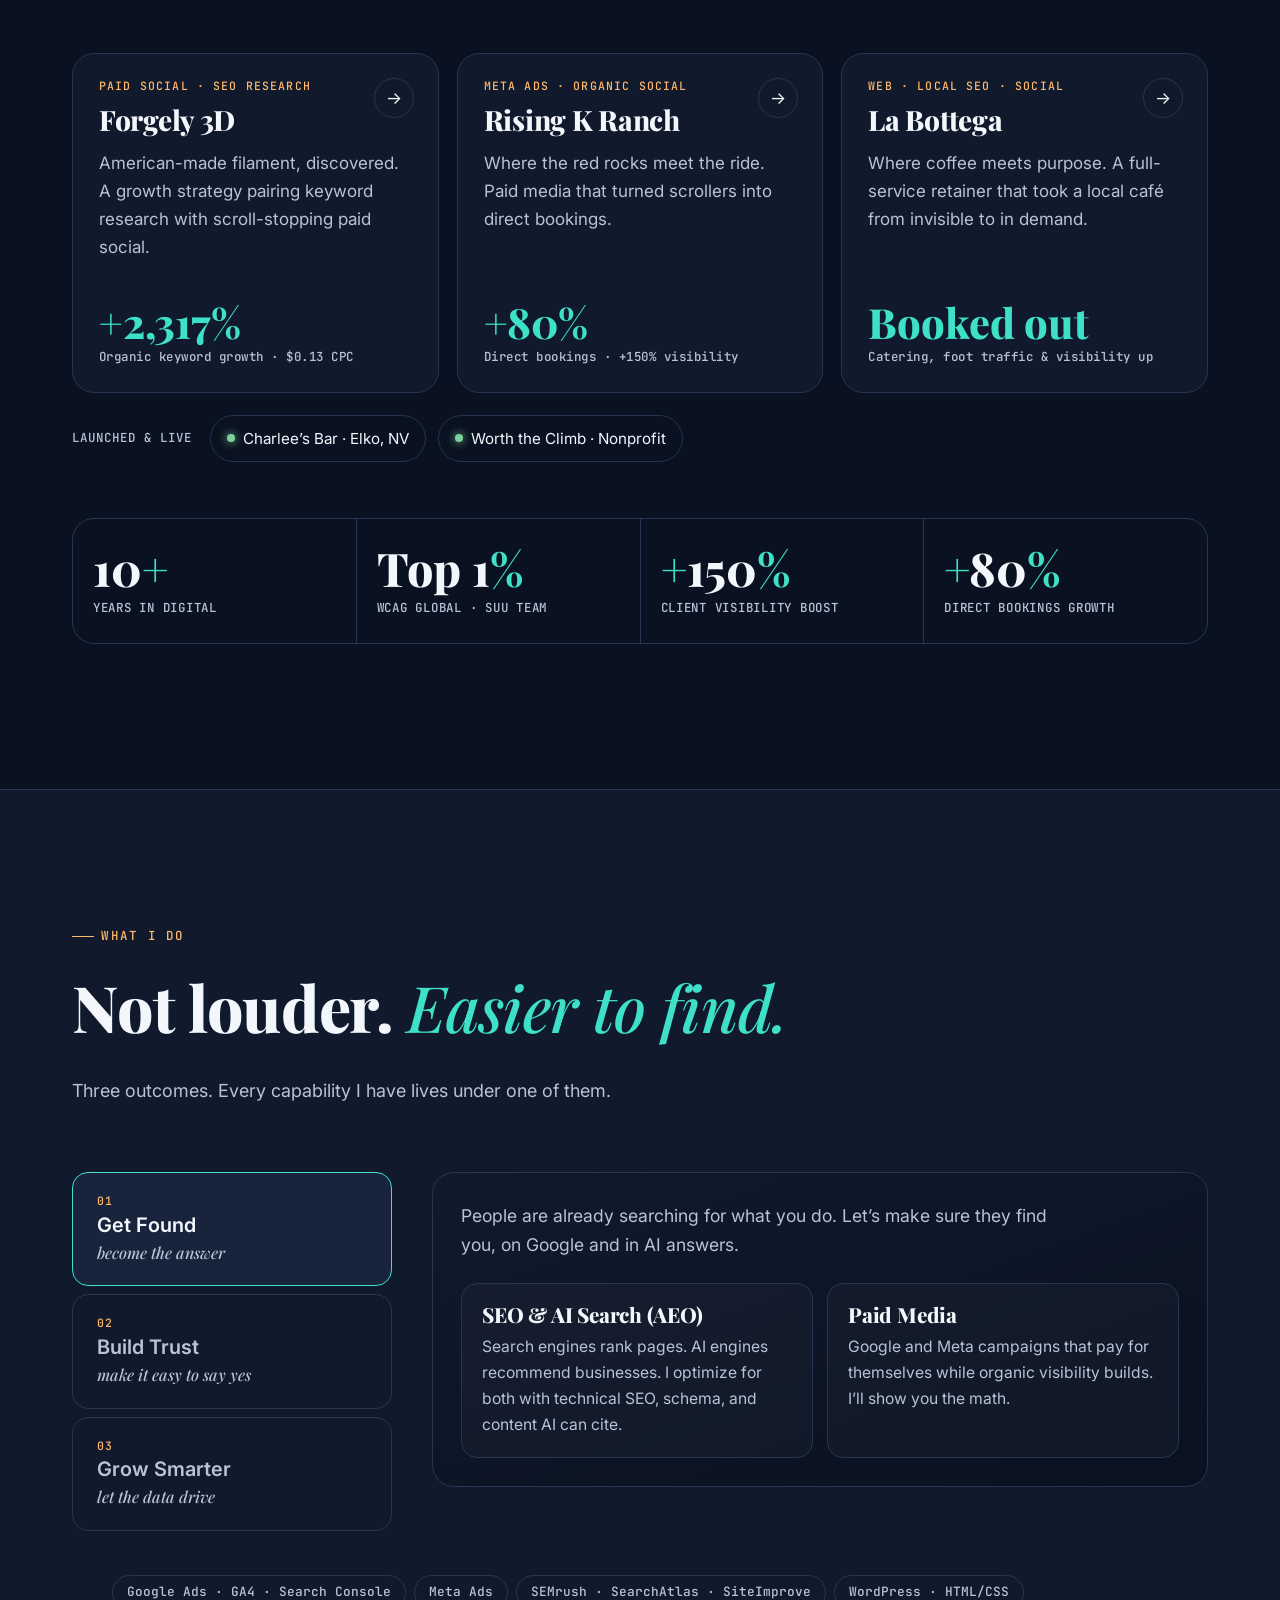
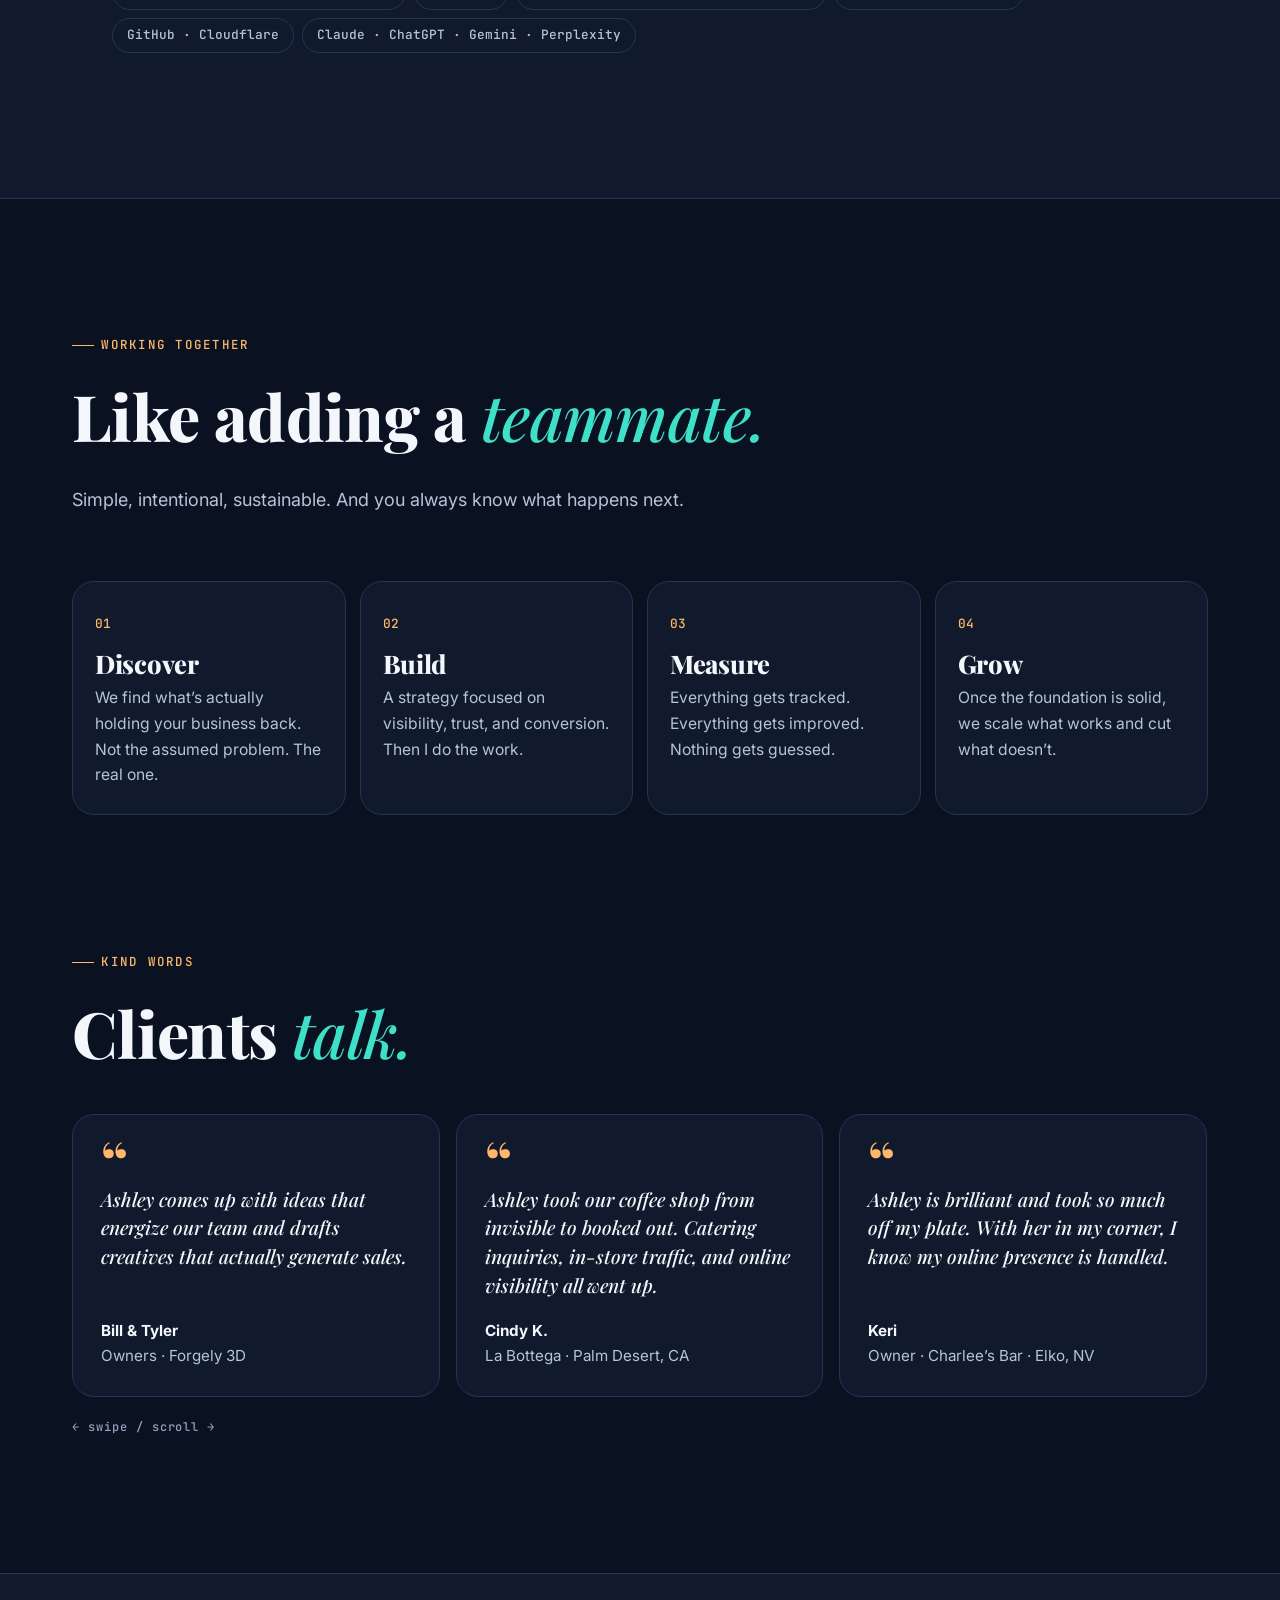
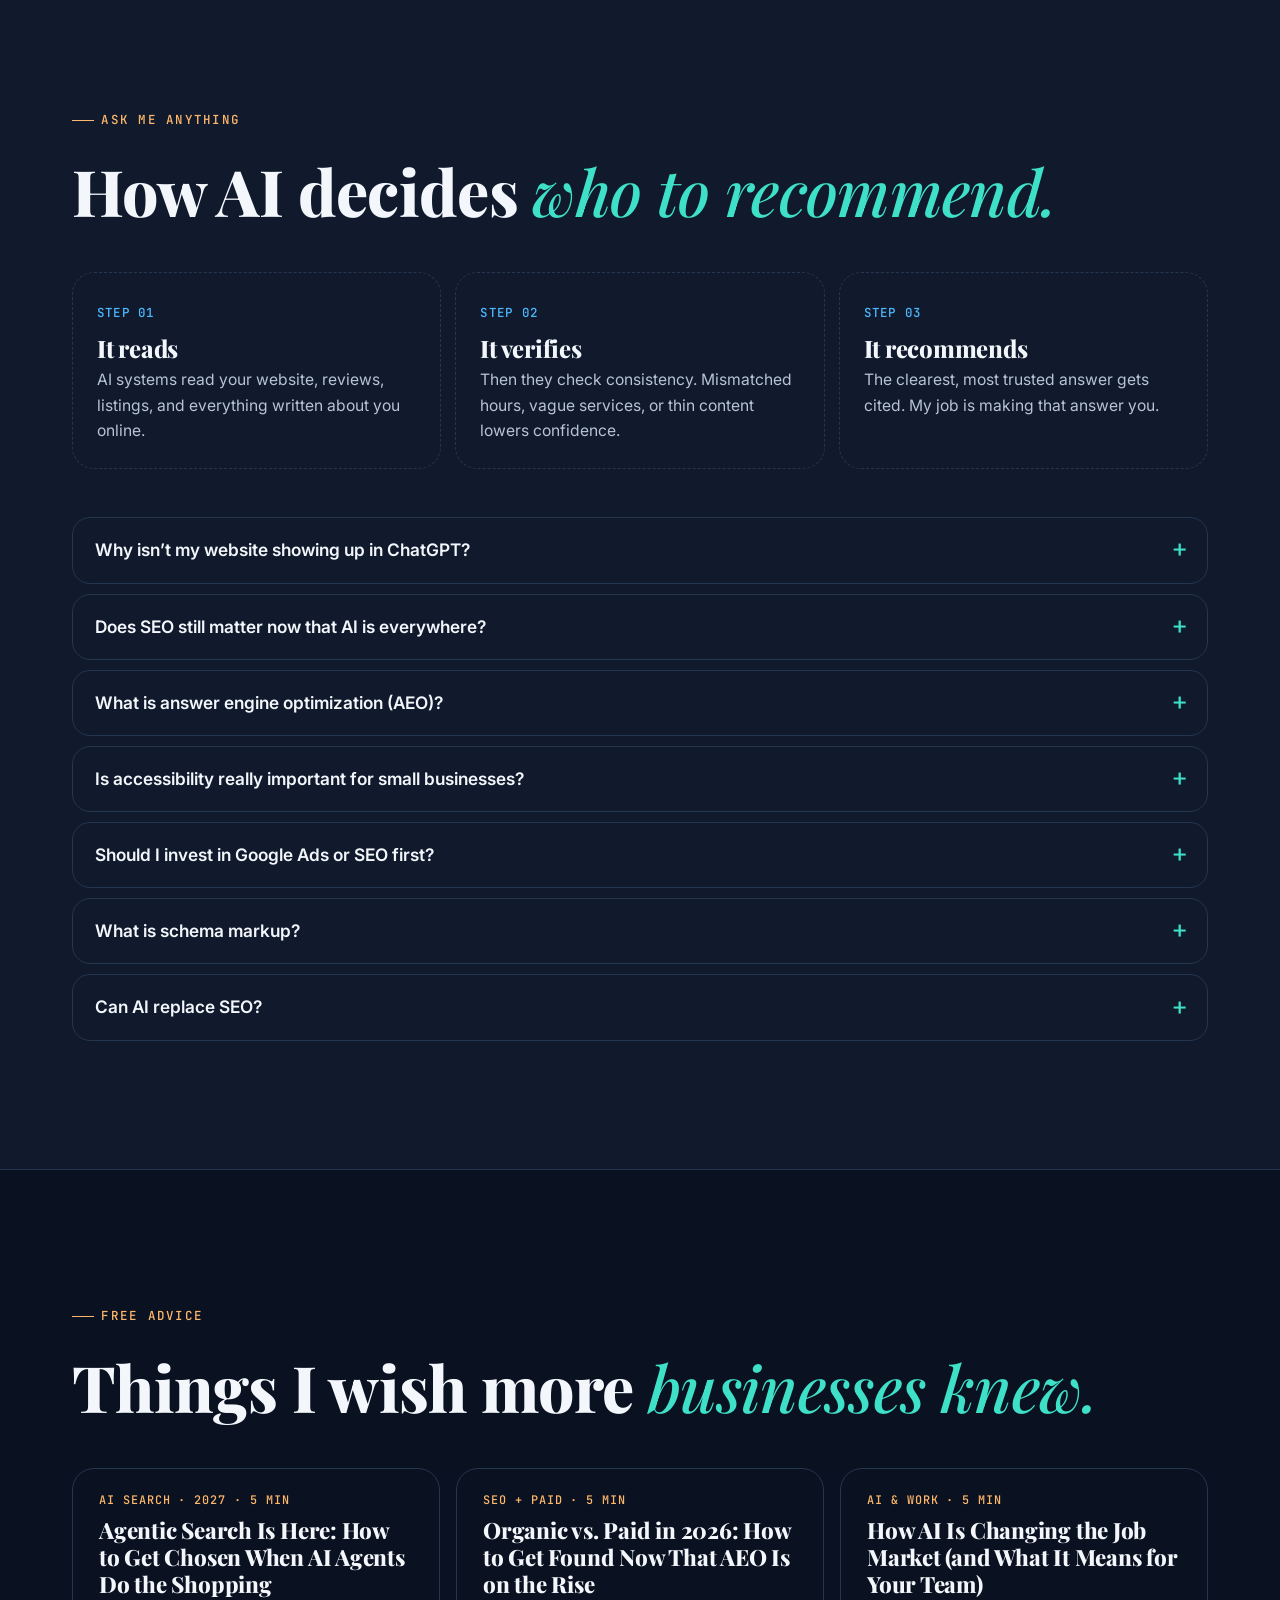
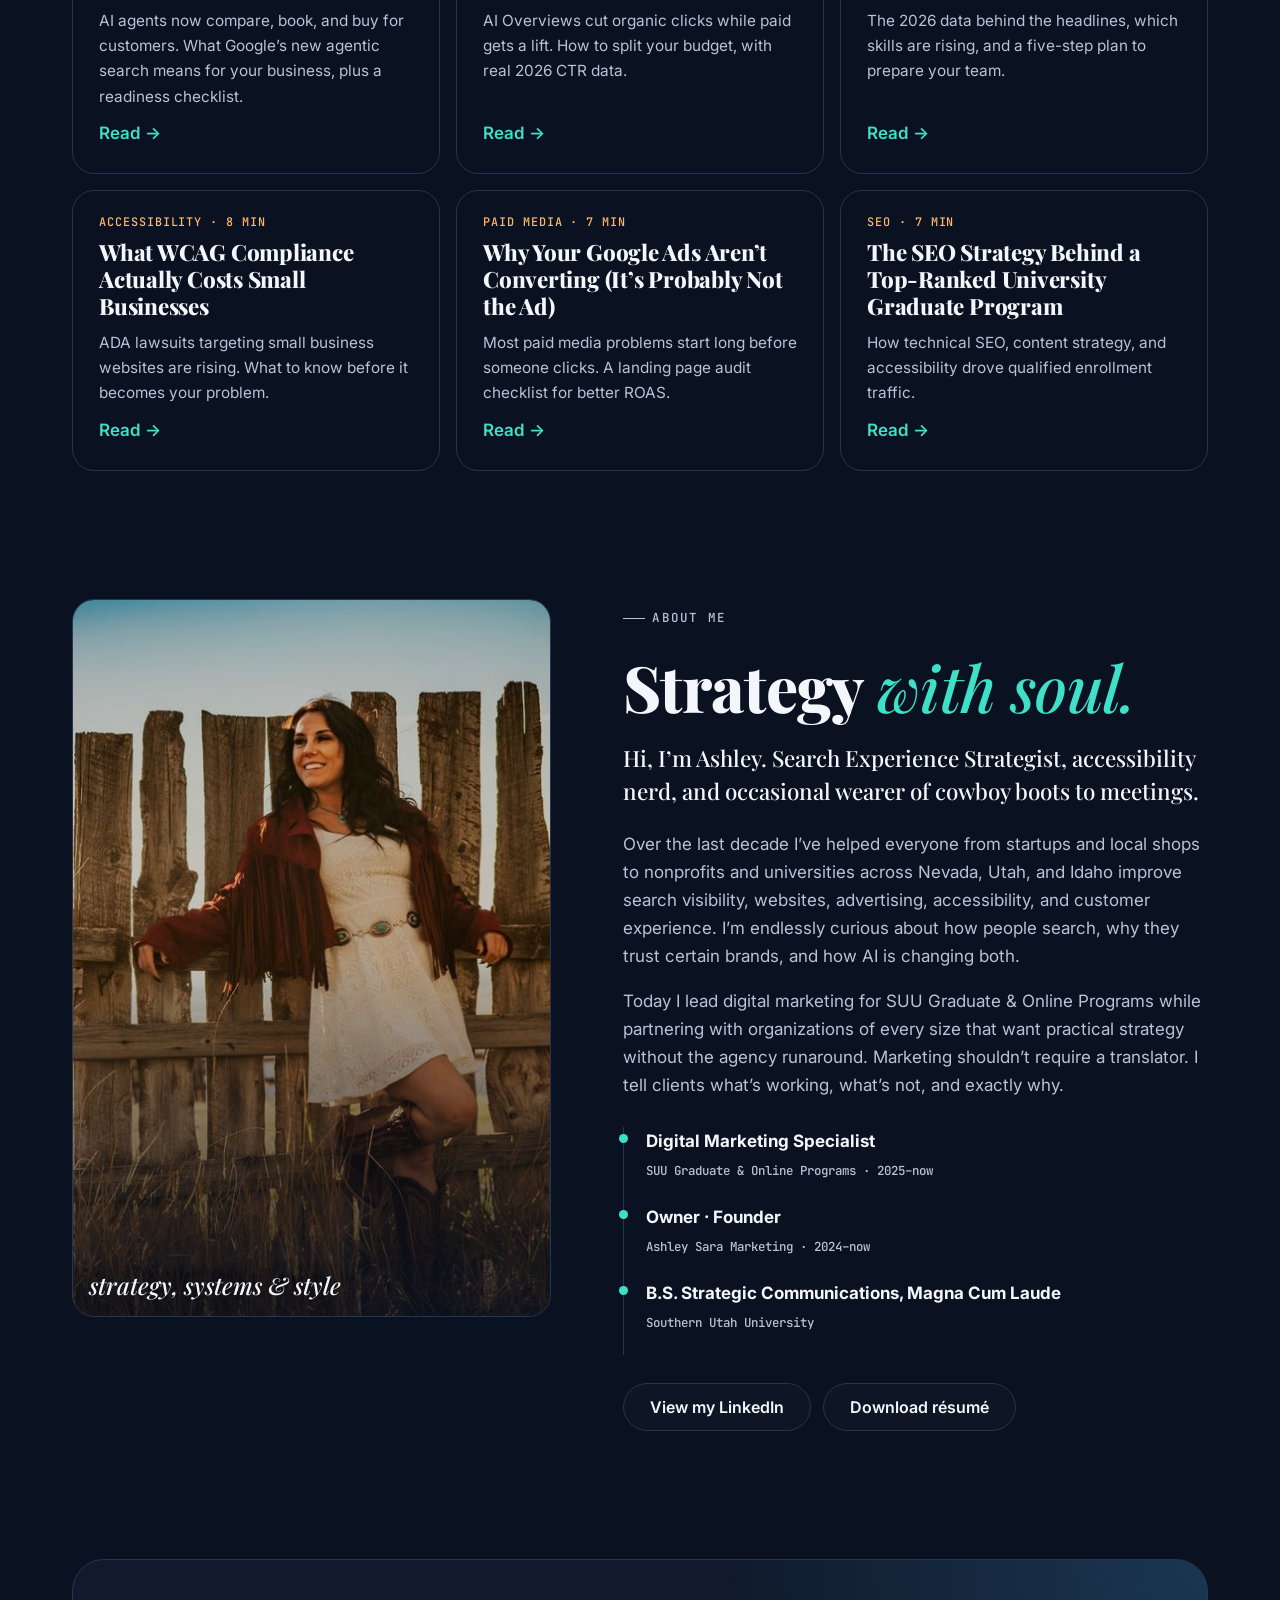
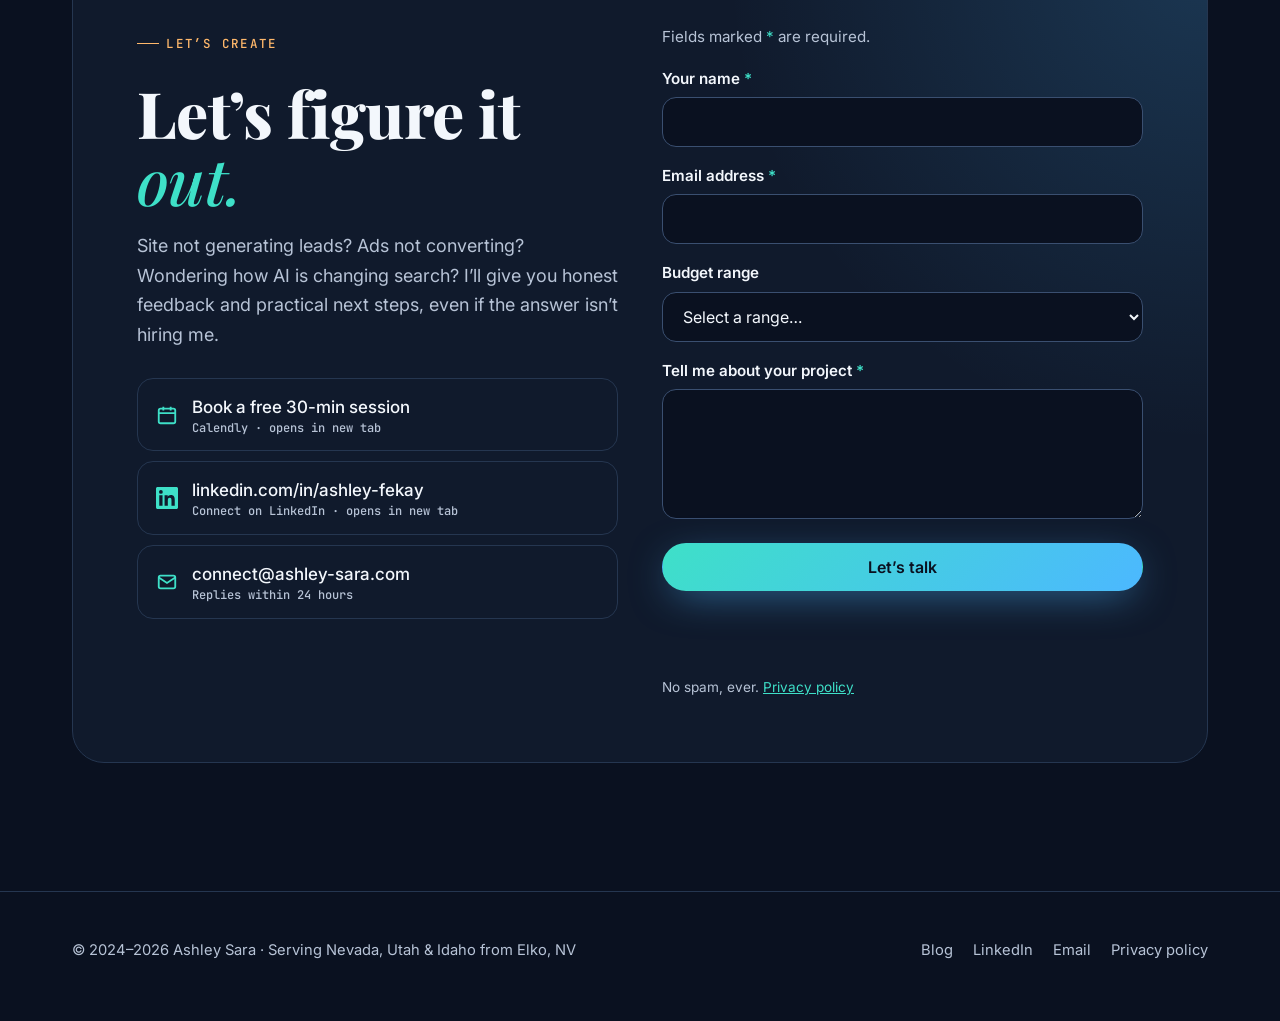
==== commit 4d1a1ca4: "Remove stat tag from hero portrait Co-Authored-By: Claude Opus 5.5 <noreply@anthropic.com> Claude-Se" ====
--- a/index.html
+++ b/index.html
@@ -210,9 +210,7 @@
 .badge text{font:500 10.5px var(--mono);letter-spacing:2.6px;fill:var(--rose);text-transform:uppercase}
 .badge span{font:800 1.6rem/1 var(--serif);color:var(--bourbon)}
 @keyframes spin{to{transform:rotate(360deg)}}
-.chip{position:absolute;left:-8px;bottom:14%;background:rgba(16,26,44,.92);border:1px solid var(--line);border-radius:14px;padding:10px 14px;font:500 .78rem/1.3 var(--mono);color:var(--cream);backdrop-filter:blur(8px)}
-.chip b{display:block;font:800 1.4rem/1 var(--serif);color:var(--rose)}
-@media(min-width:960px){.chip{left:-34px}.badge{right:-30px}}
+@media(min-width:960px){.badge{right:-30px}}
 
 /* marquee */
 .marquee{border-block:1px solid var(--line);overflow:hidden;padding:18px 0;background:var(--ink-2)}
@@ -473,7 +471,6 @@
         <div class="arch">
           <img src="ashley-portrait.jpg" alt="Ashley Sara, Search Experience Strategist, smiling in a dark blazer with a turquoise pendant" width="1000" height="1249" fetchpriority="high" decoding="async">
         </div>
-        <div class="chip" aria-hidden="true"><b>+2,317%</b>organic keyword growth</div>
         <div class="badge" aria-hidden="true">
           <svg viewBox="0 0 128 128"><defs><path id="c" d="M64,64 m-50,0 a50,50 0 1,1 100,0 a50,50 0 1,1 -100,0"/></defs><text><textPath href="#c">search · strategy · style · soul ·</textPath></text></svg>
           <span>AS</span>
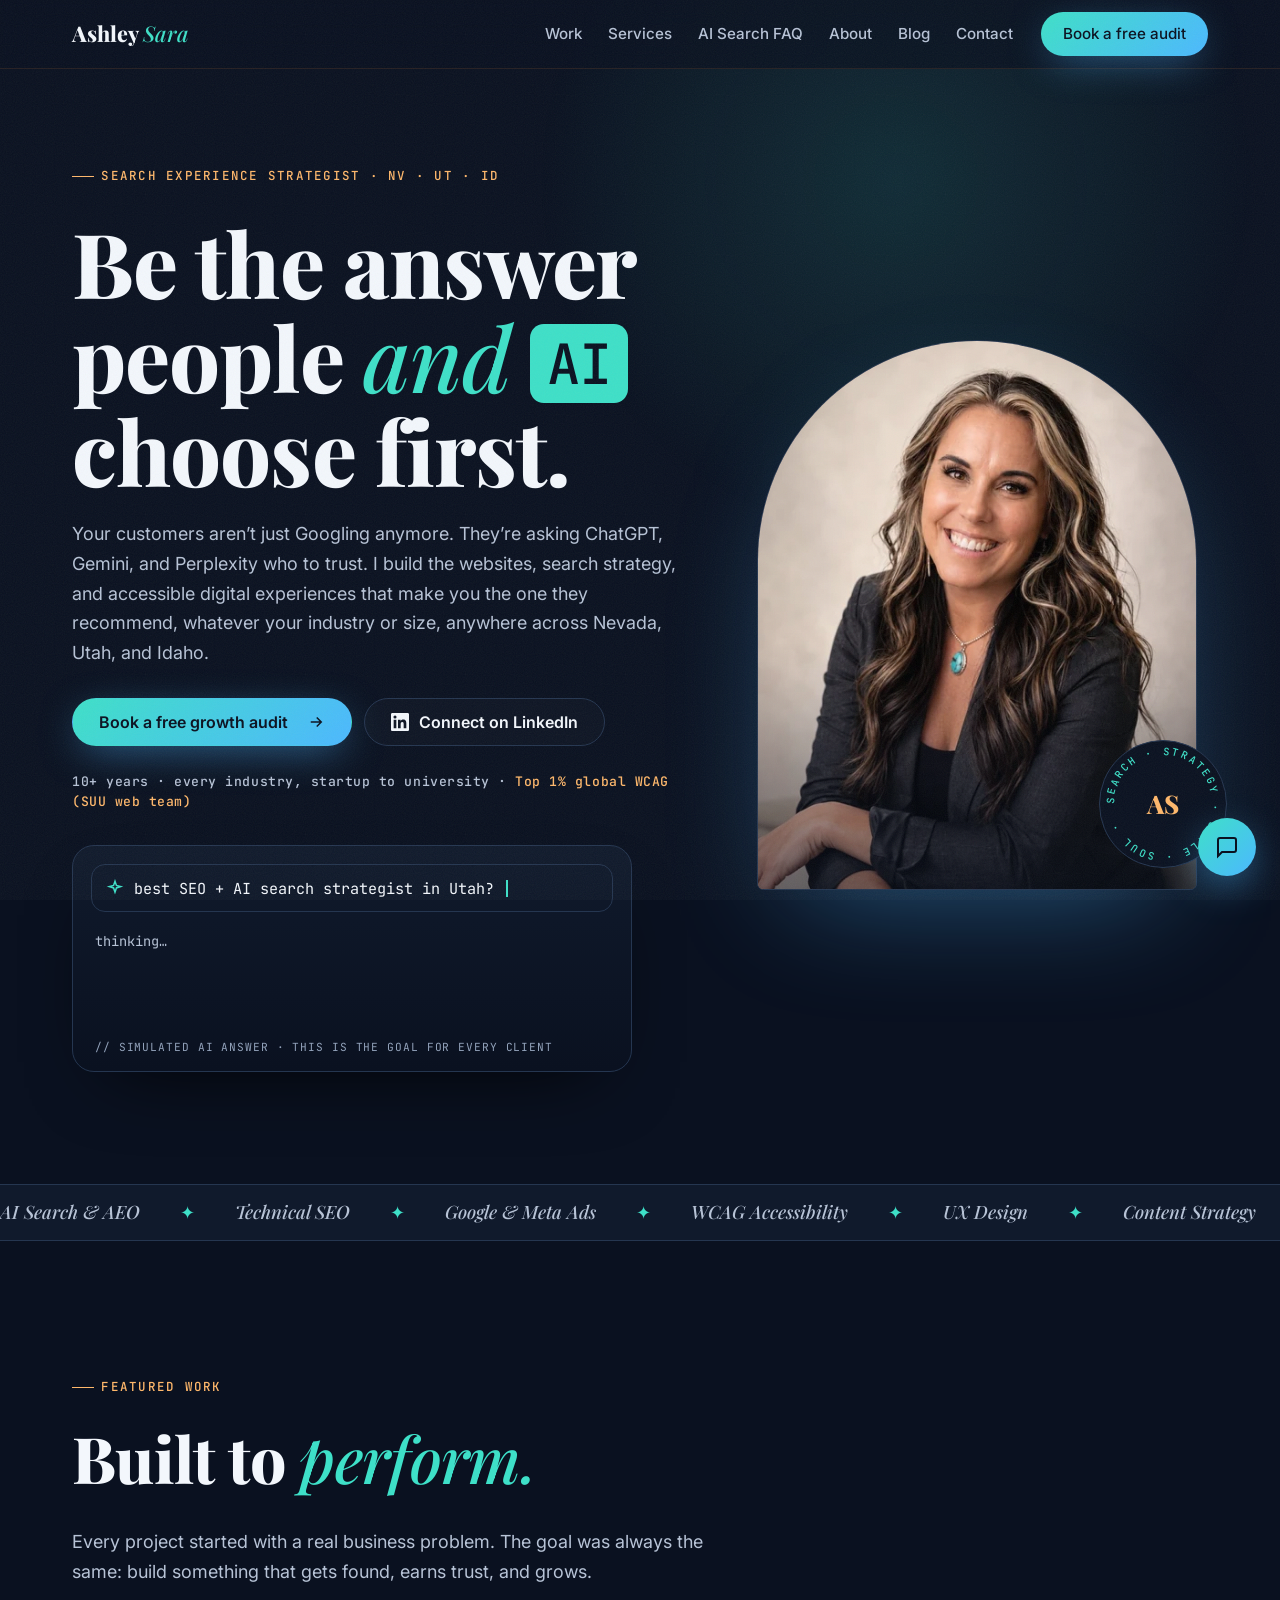
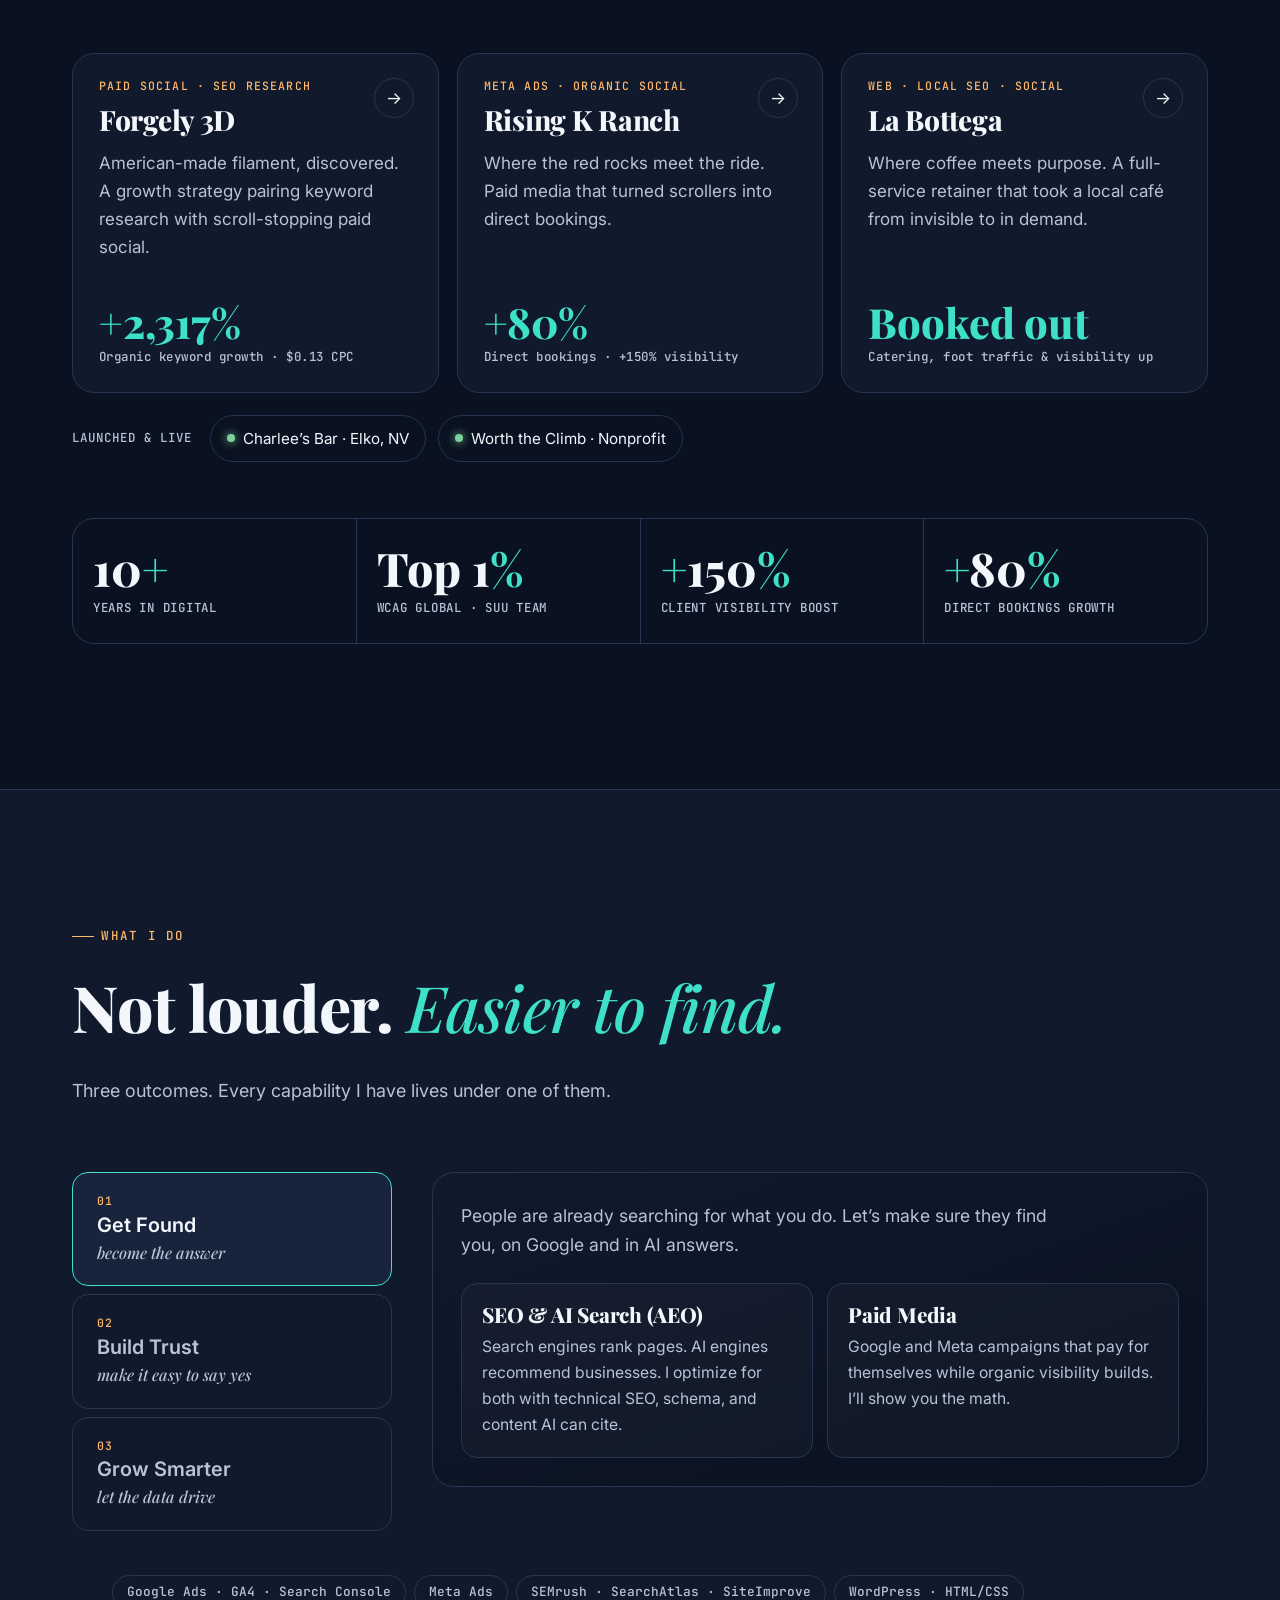
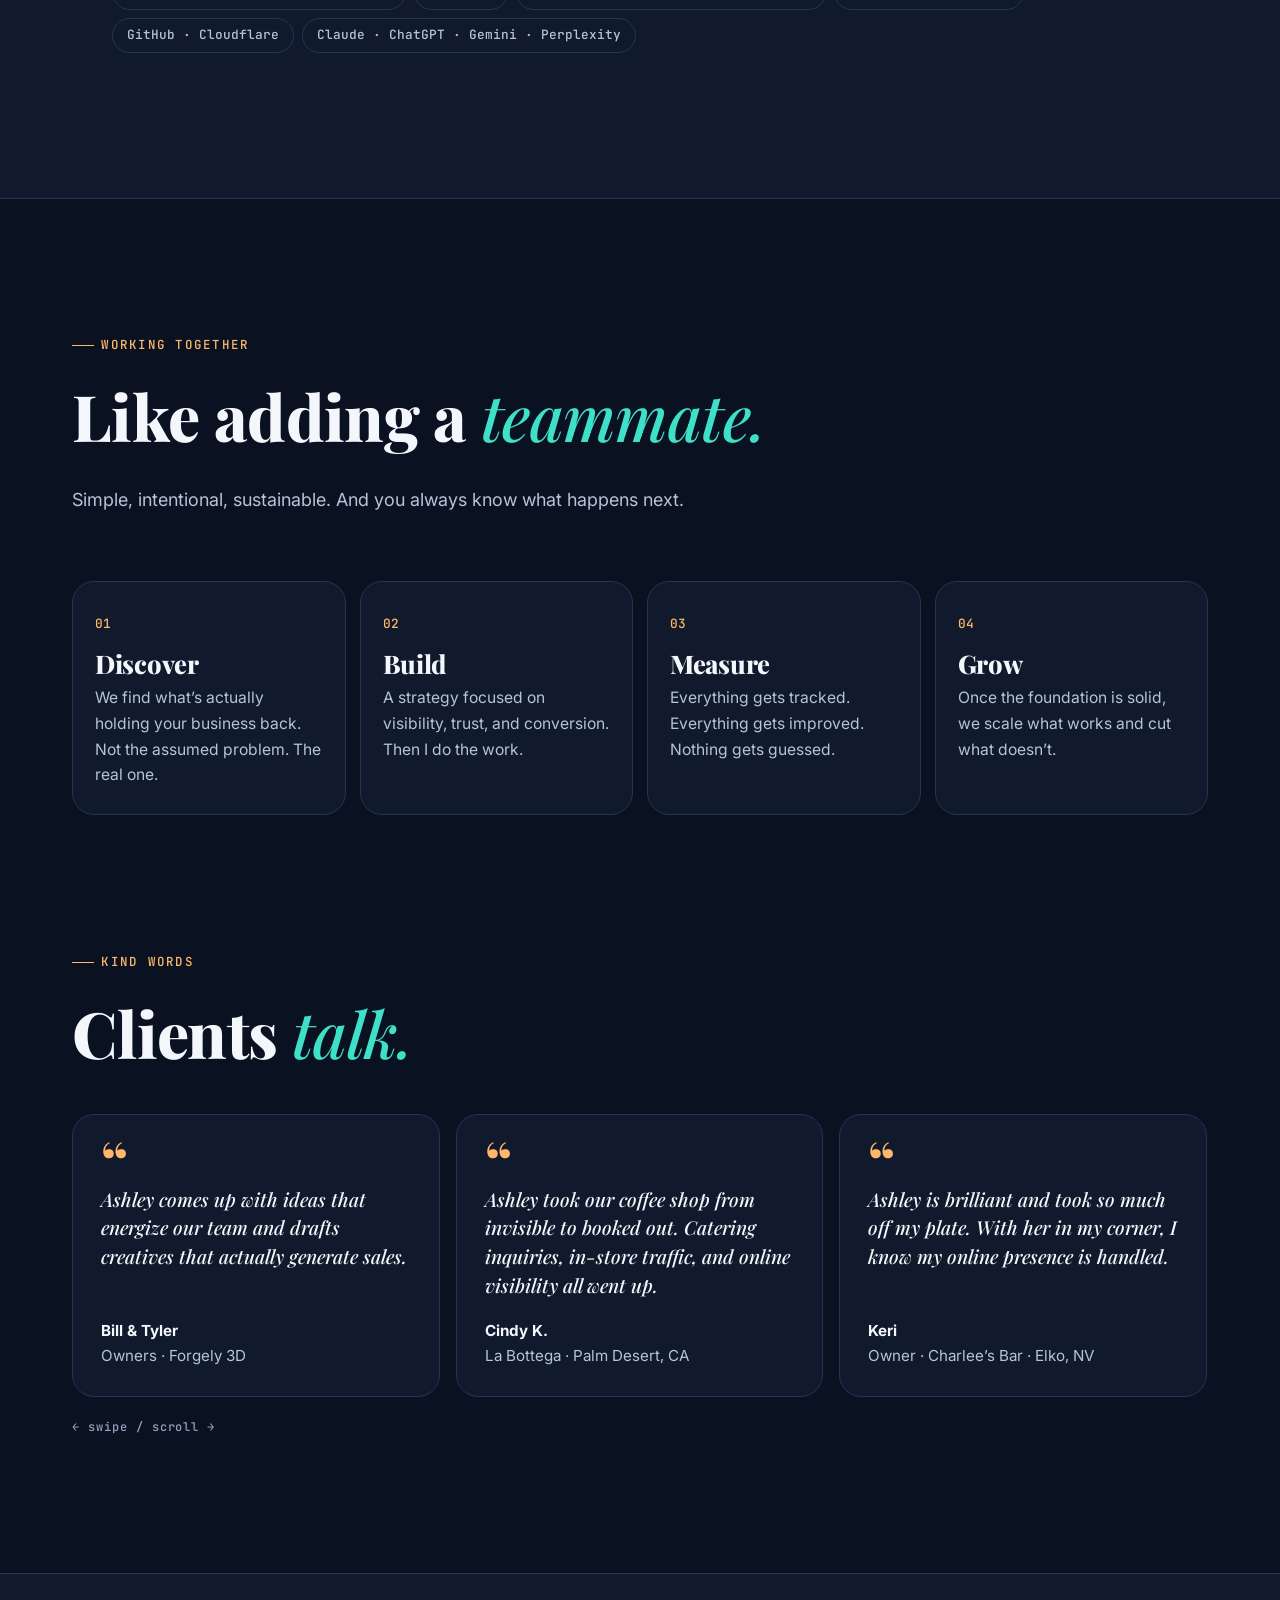
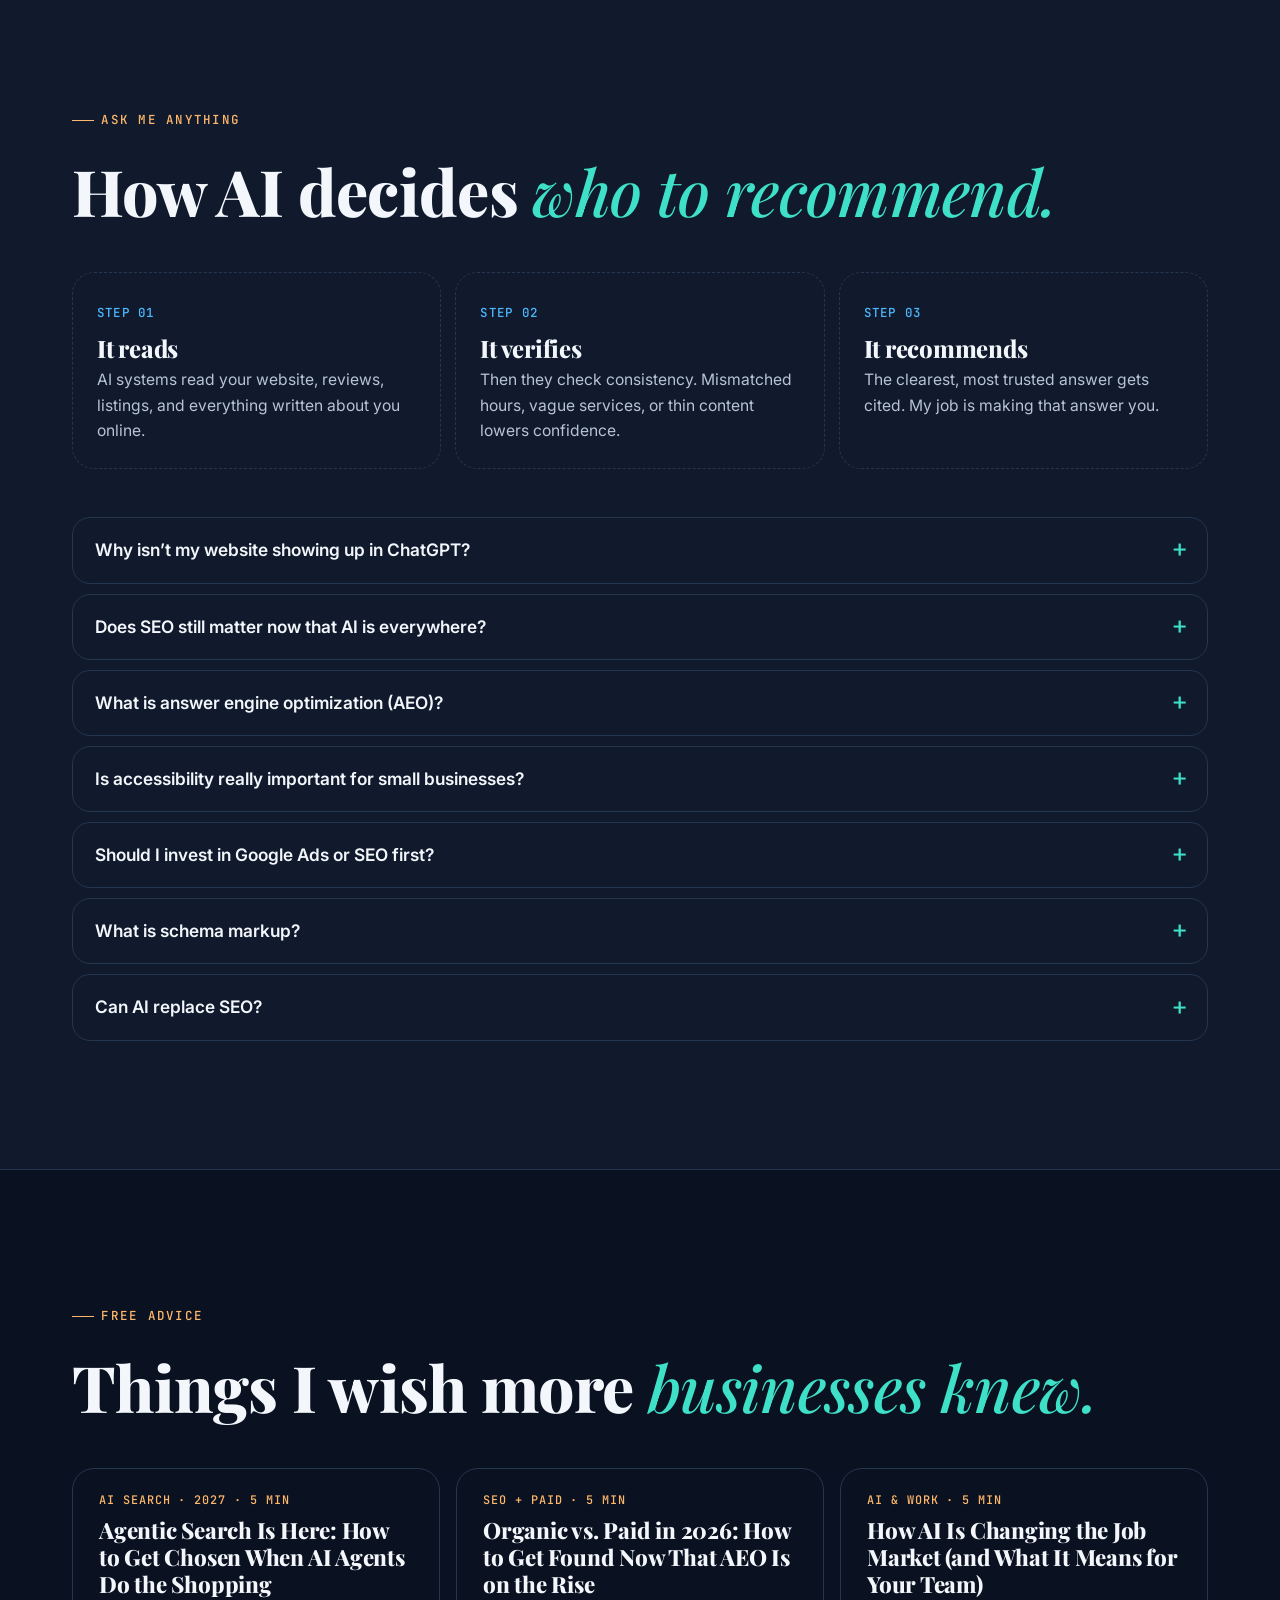
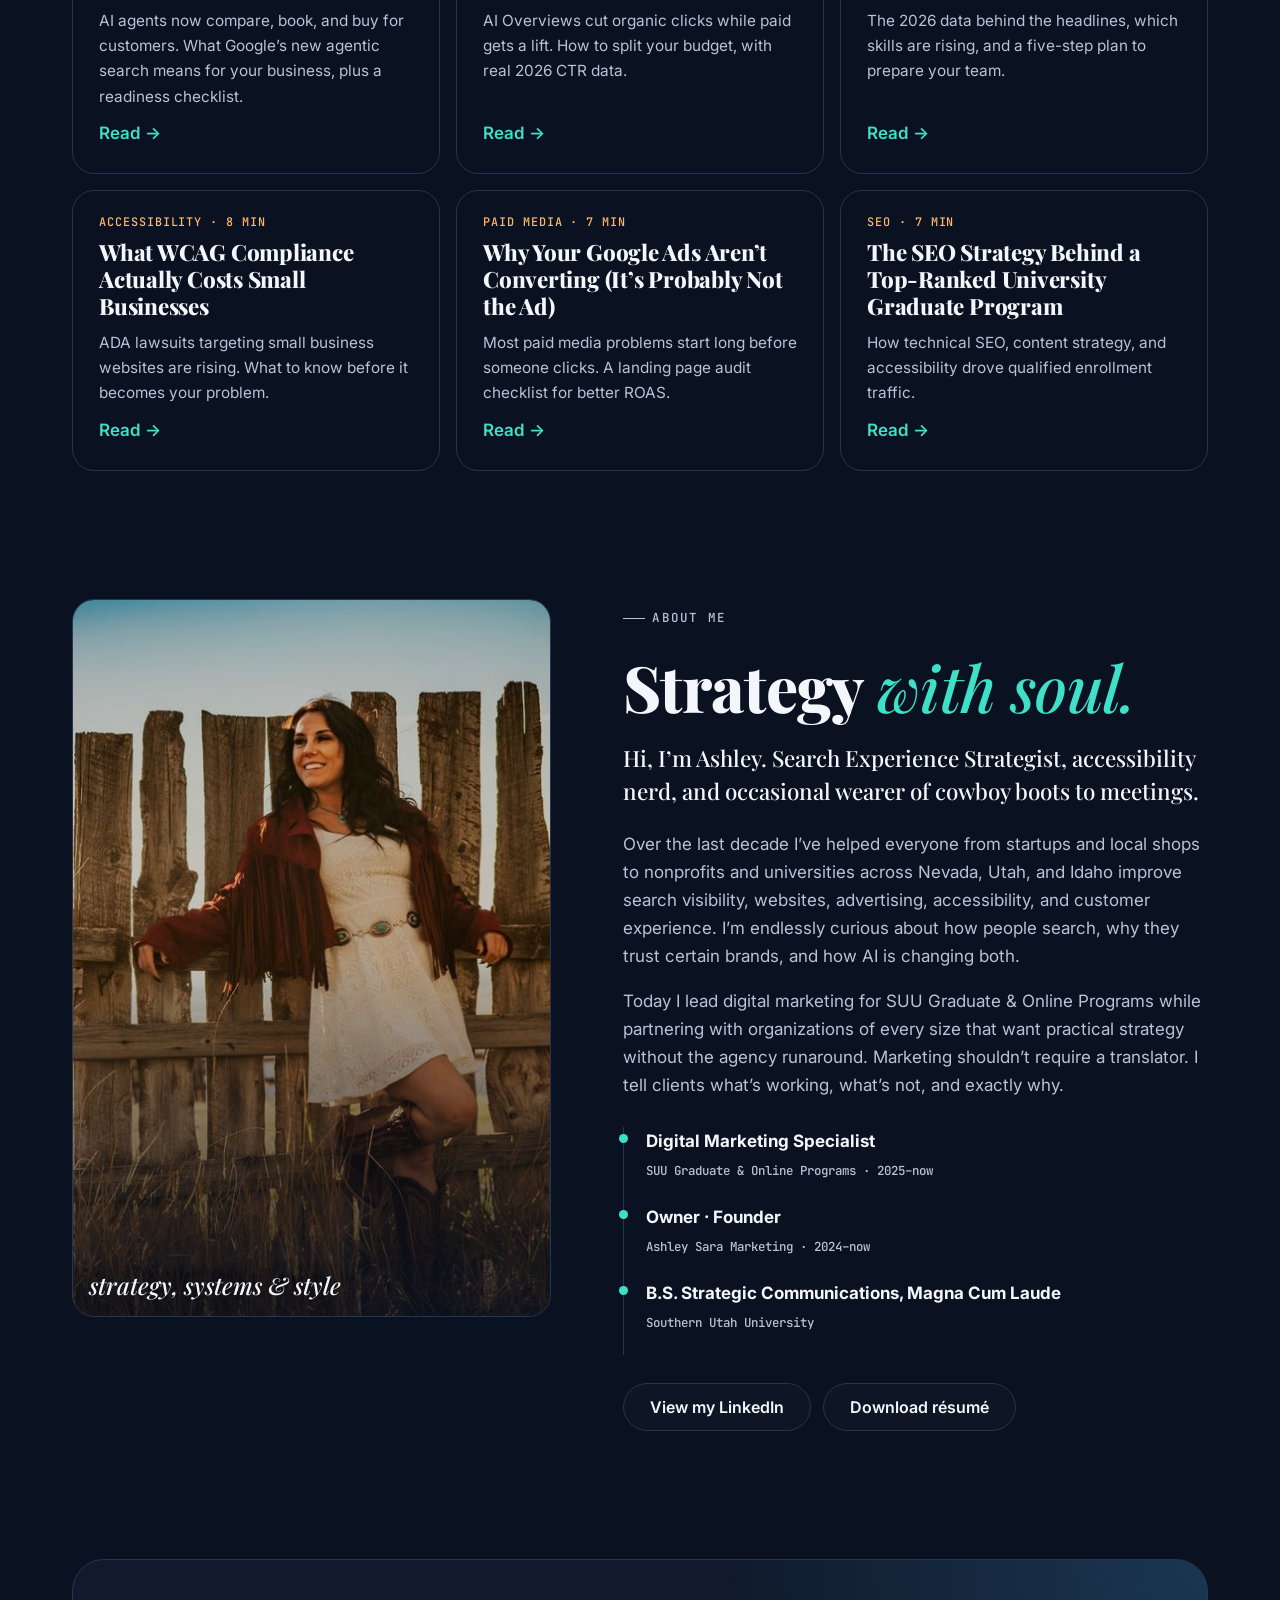
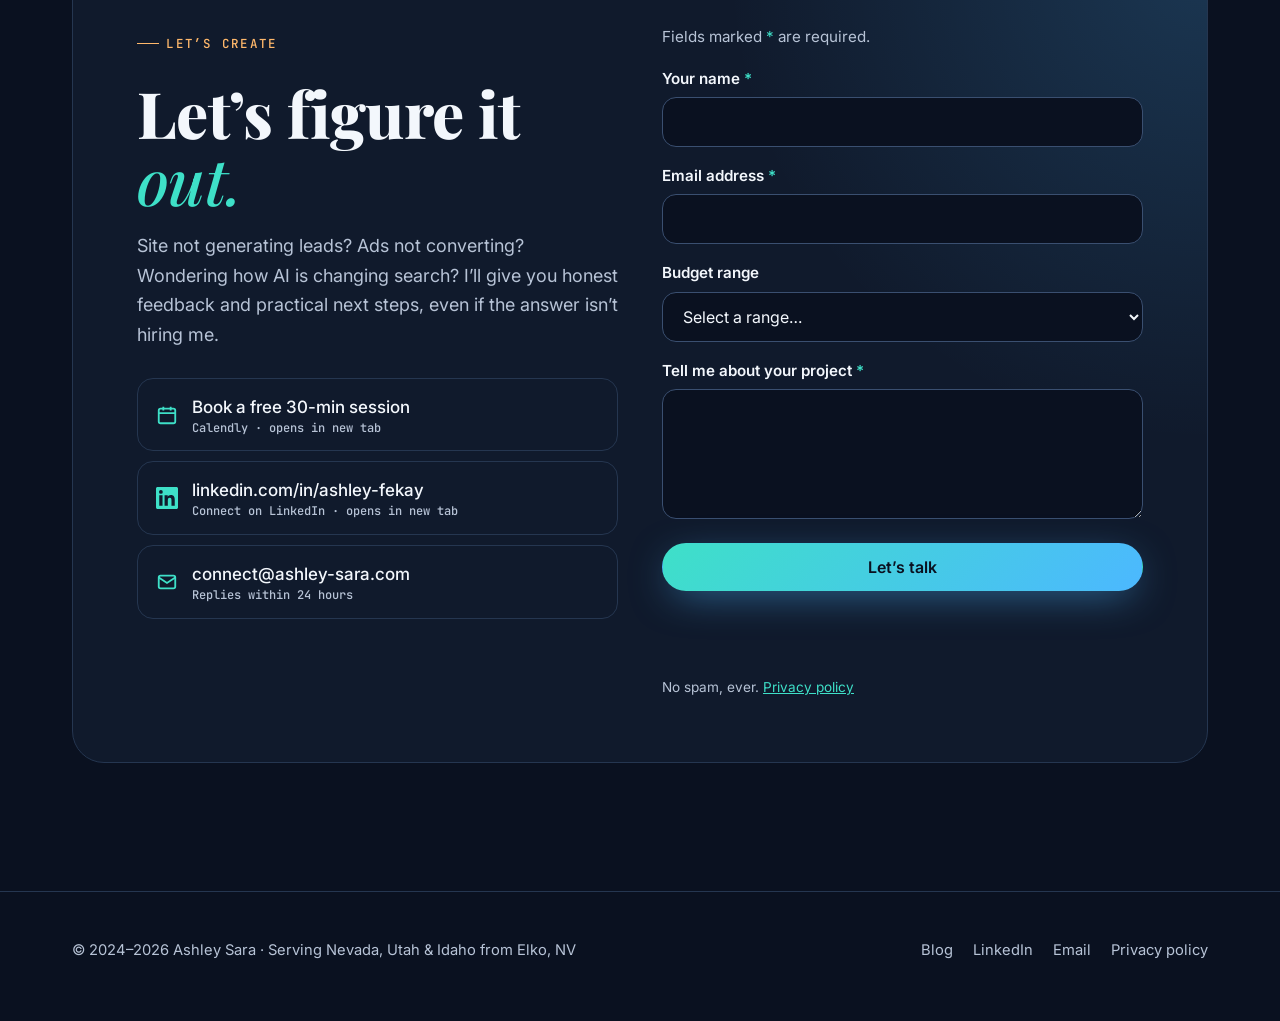
==== commit 3fab38b1: "Fix hero portrait rendering distortion Remove CSS filter and slide-in animation from the hero photo;" ====
--- a/index.html
+++ b/index.html
@@ -22,7 +22,7 @@
 <meta name="twitter:image" content="https://ashley-sara.com/ashley-portrait.jpg">
 <link rel="preconnect" href="https://fonts.googleapis.com">
 <link rel="preconnect" href="https://fonts.gstatic.com" crossorigin>
-<link rel="preload" as="image" href="ashley-portrait.jpg" fetchpriority="high">
+<link rel="preload" as="image" type="image/webp" imagesrcset="ashley-portrait-480.webp 480w, ashley-portrait-760.webp 760w, ashley-portrait-1000.webp 1000w" imagesizes="(min-width:960px) 440px, calc(100vw - 32px)" fetchpriority="high">
 <link rel="icon" href="favicon.ico" sizes="any">
 <link rel="icon" type="image/png" sizes="32x32" href="favicon-32.png">
 <link rel="apple-touch-icon" href="apple-touch-icon.png">
@@ -203,7 +203,9 @@
 /* portrait */
 .portrait{position:relative;max-width:440px;margin:0 auto;width:100%}
 .arch{position:relative;border-radius:999px 999px 28px 28px;overflow:hidden;aspect-ratio:4/5;border:1px solid var(--line);box-shadow:0 40px 120px -40px rgba(76,184,255,.45)}
-.arch img{width:100%;height:100%;object-fit:cover;filter:saturate(1.05) contrast(1.03)}
+.arch{isolation:isolate}
+.arch picture{display:block;width:100%;height:100%}
+.arch img{width:100%;height:100%;object-fit:cover;object-position:50% 30%}
 .arch::after{content:"";position:absolute;inset:0;background:linear-gradient(180deg,transparent 55%,rgba(10,17,32,.55))}
 .badge{position:absolute;right:-6px;bottom:22px;width:128px;height:128px;border-radius:50%;background:var(--ink);border:1px solid var(--line);display:grid;place-items:center}
 .badge svg{position:absolute;inset:0;width:100%;height:100%;animation:spin 22s linear infinite}
@@ -467,9 +469,12 @@
         </div>
       </div>
 
-      <div class="portrait reveal">
+      <div class="portrait">
         <div class="arch">
-          <img src="ashley-portrait.jpg" alt="Ashley Sara, Search Experience Strategist, smiling in a dark blazer with a turquoise pendant" width="1000" height="1249" fetchpriority="high" decoding="async">
+          <picture>
+            <source type="image/webp" srcset="ashley-portrait-480.webp 480w, ashley-portrait-760.webp 760w, ashley-portrait-1000.webp 1000w" sizes="(min-width:960px) 440px, calc(100vw - 32px)">
+            <img src="ashley-portrait-760.jpg" srcset="ashley-portrait-480.jpg 480w, ashley-portrait-760.jpg 760w, ashley-portrait.jpg 1000w" sizes="(min-width:960px) 440px, calc(100vw - 32px)" alt="Ashley Sara, Search Experience Strategist, smiling in a dark blazer with a turquoise pendant" width="1000" height="1249" fetchpriority="high" decoding="async">
+          </picture>
         </div>
         <div class="badge" aria-hidden="true">
           <svg viewBox="0 0 128 128"><defs><path id="c" d="M64,64 m-50,0 a50,50 0 1,1 100,0 a50,50 0 1,1 -100,0"/></defs><text><textPath href="#c">search · strategy · style · soul ·</textPath></text></svg>
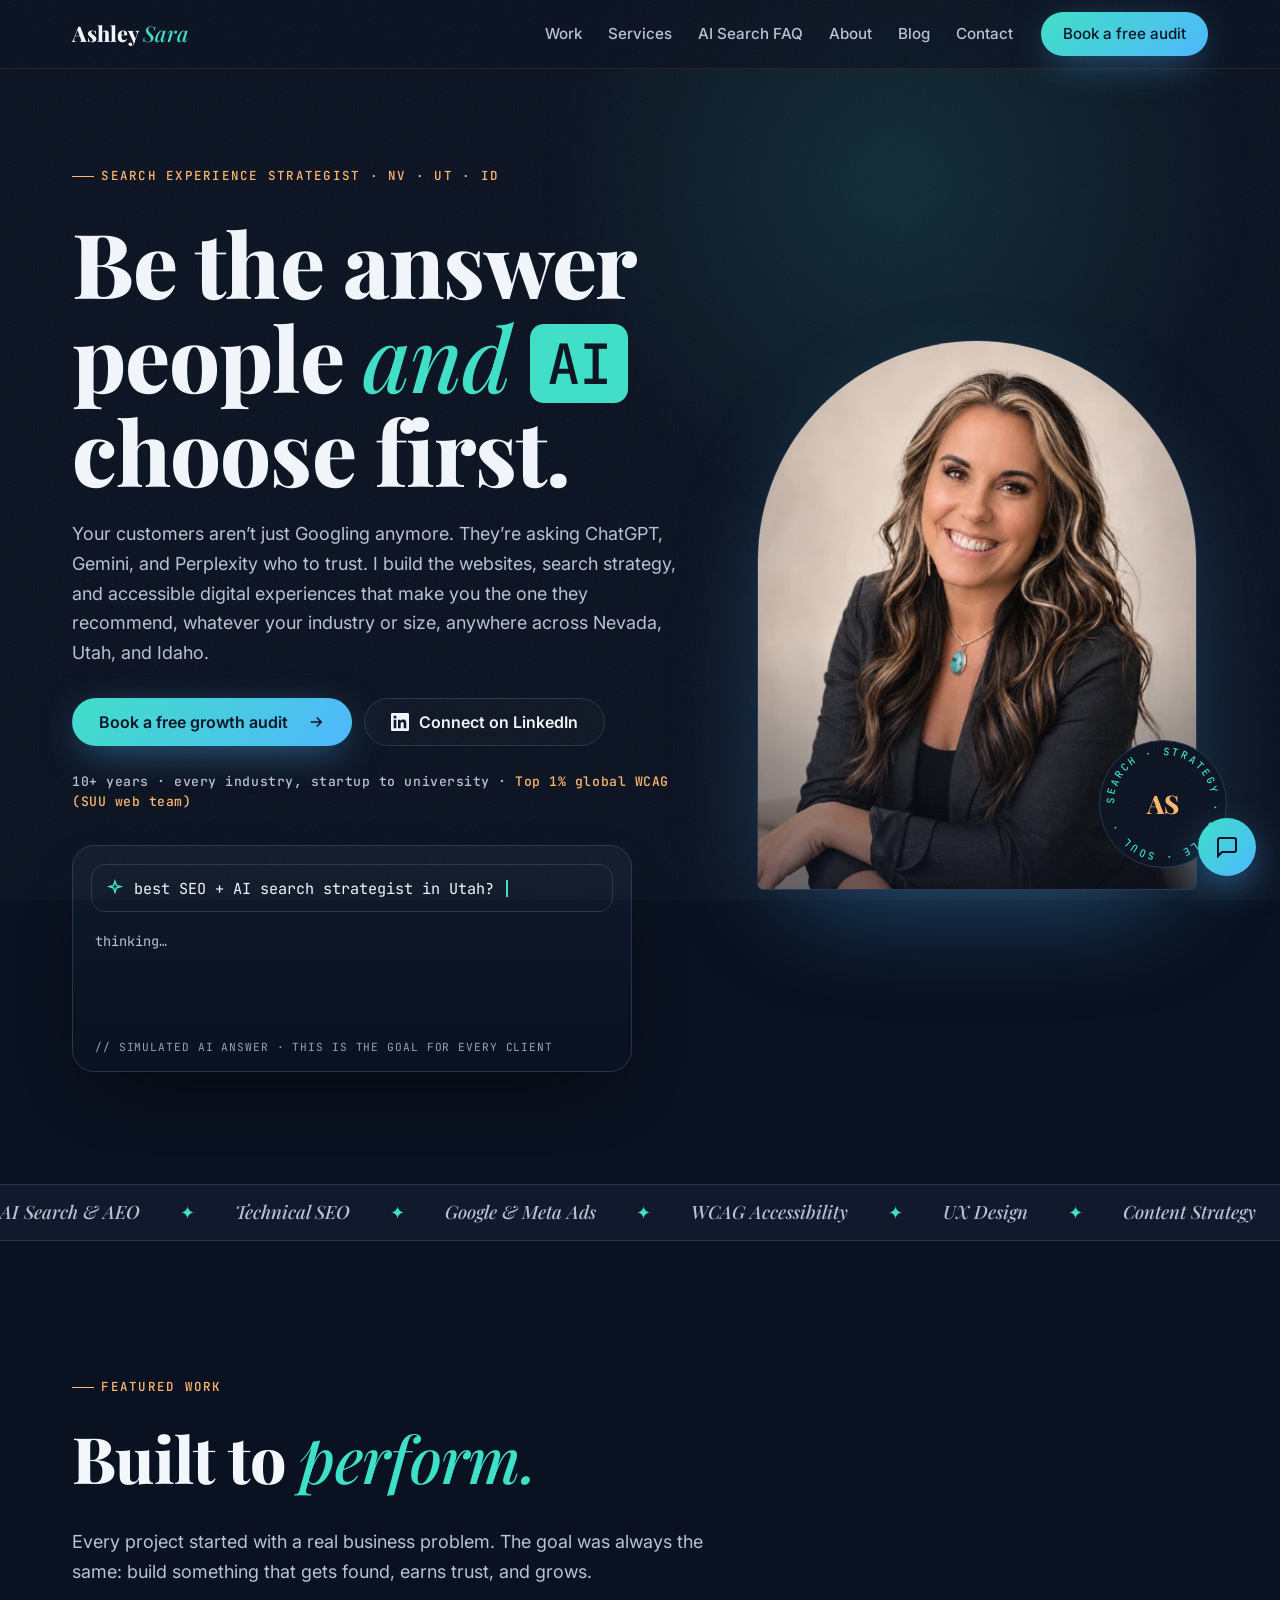
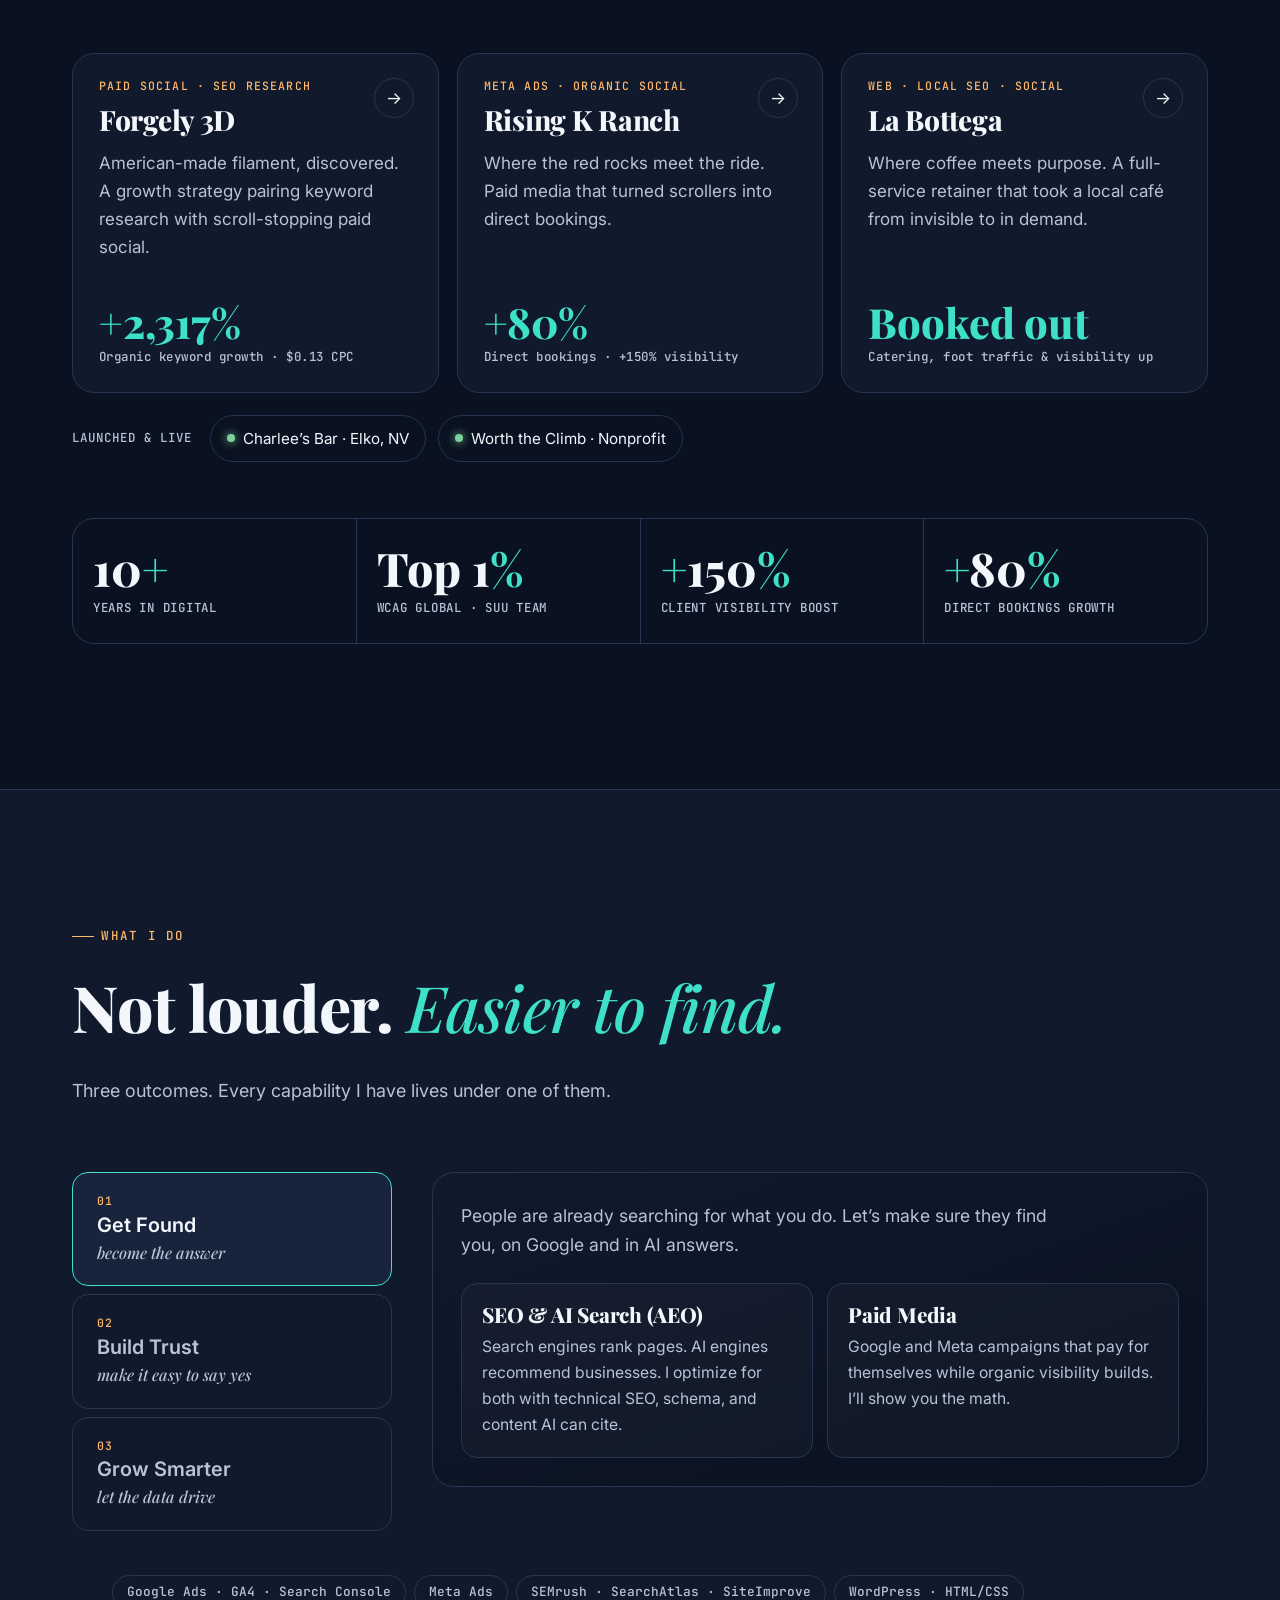
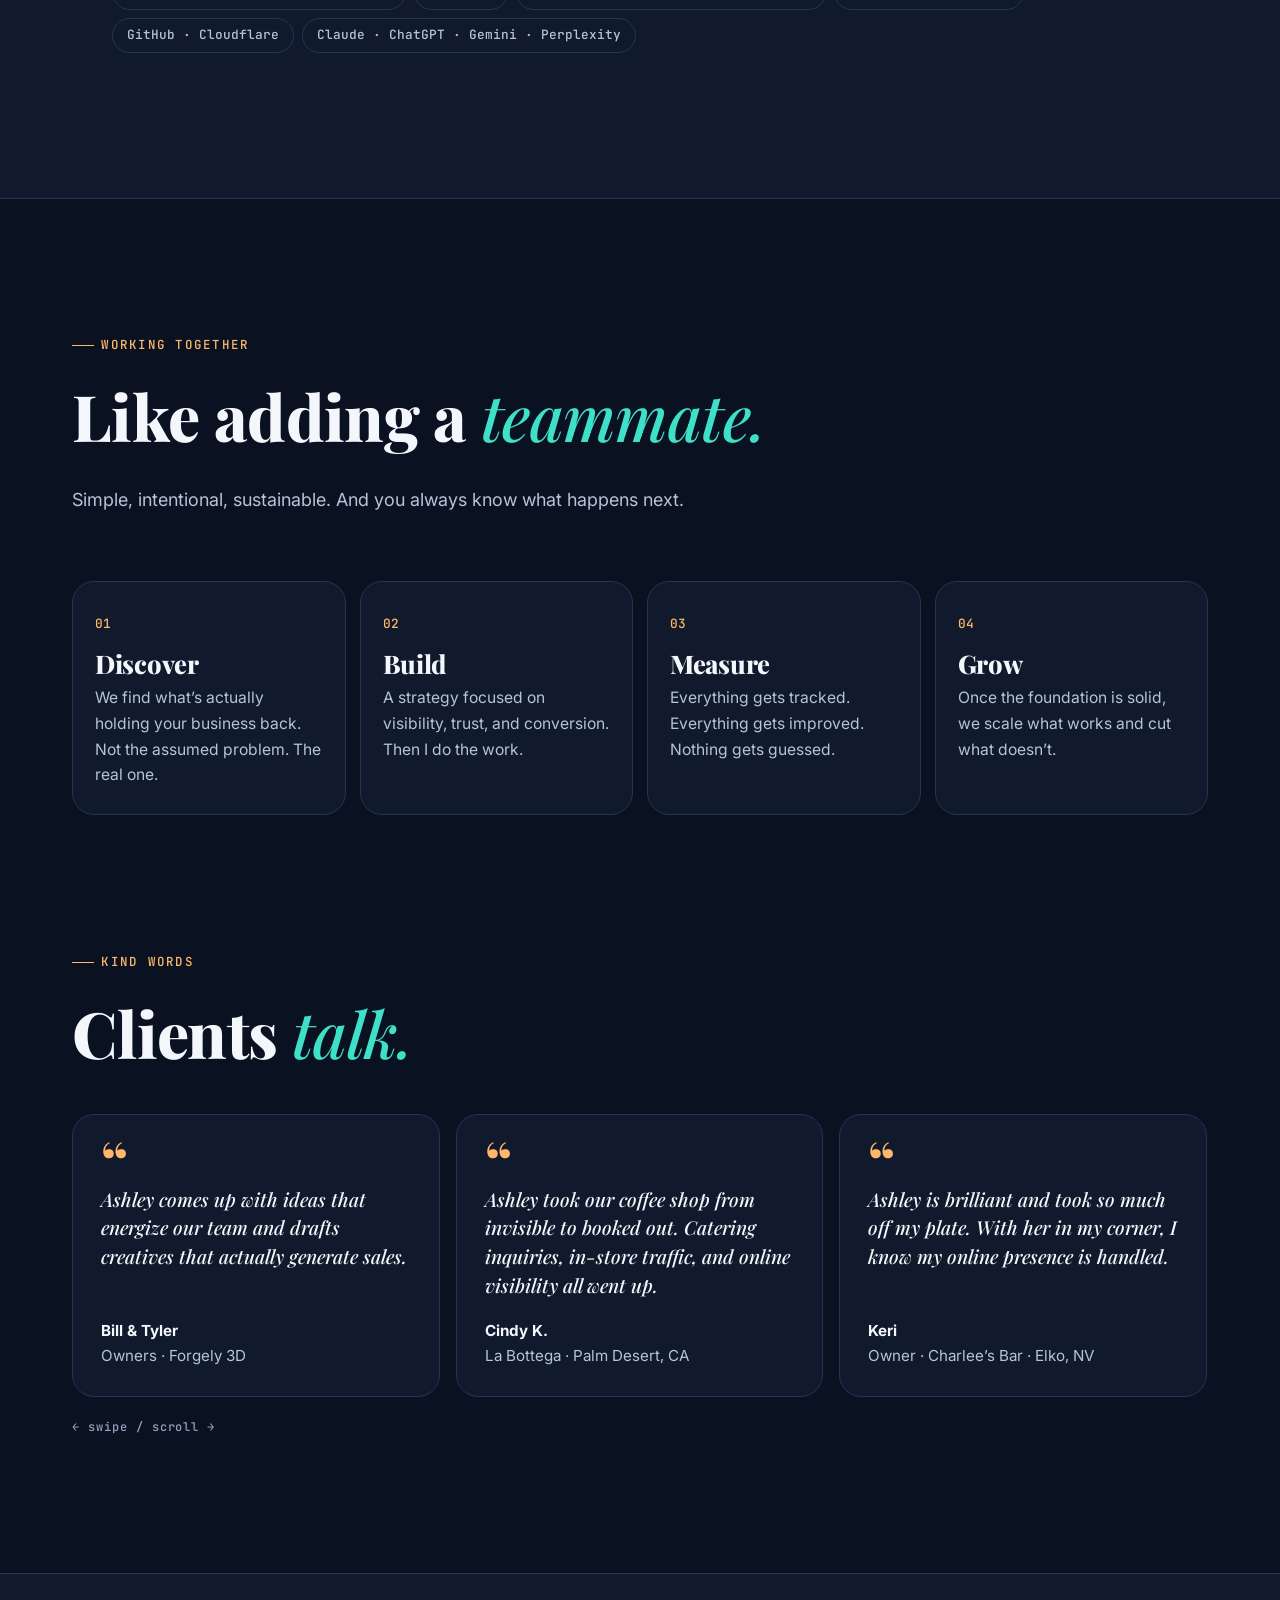
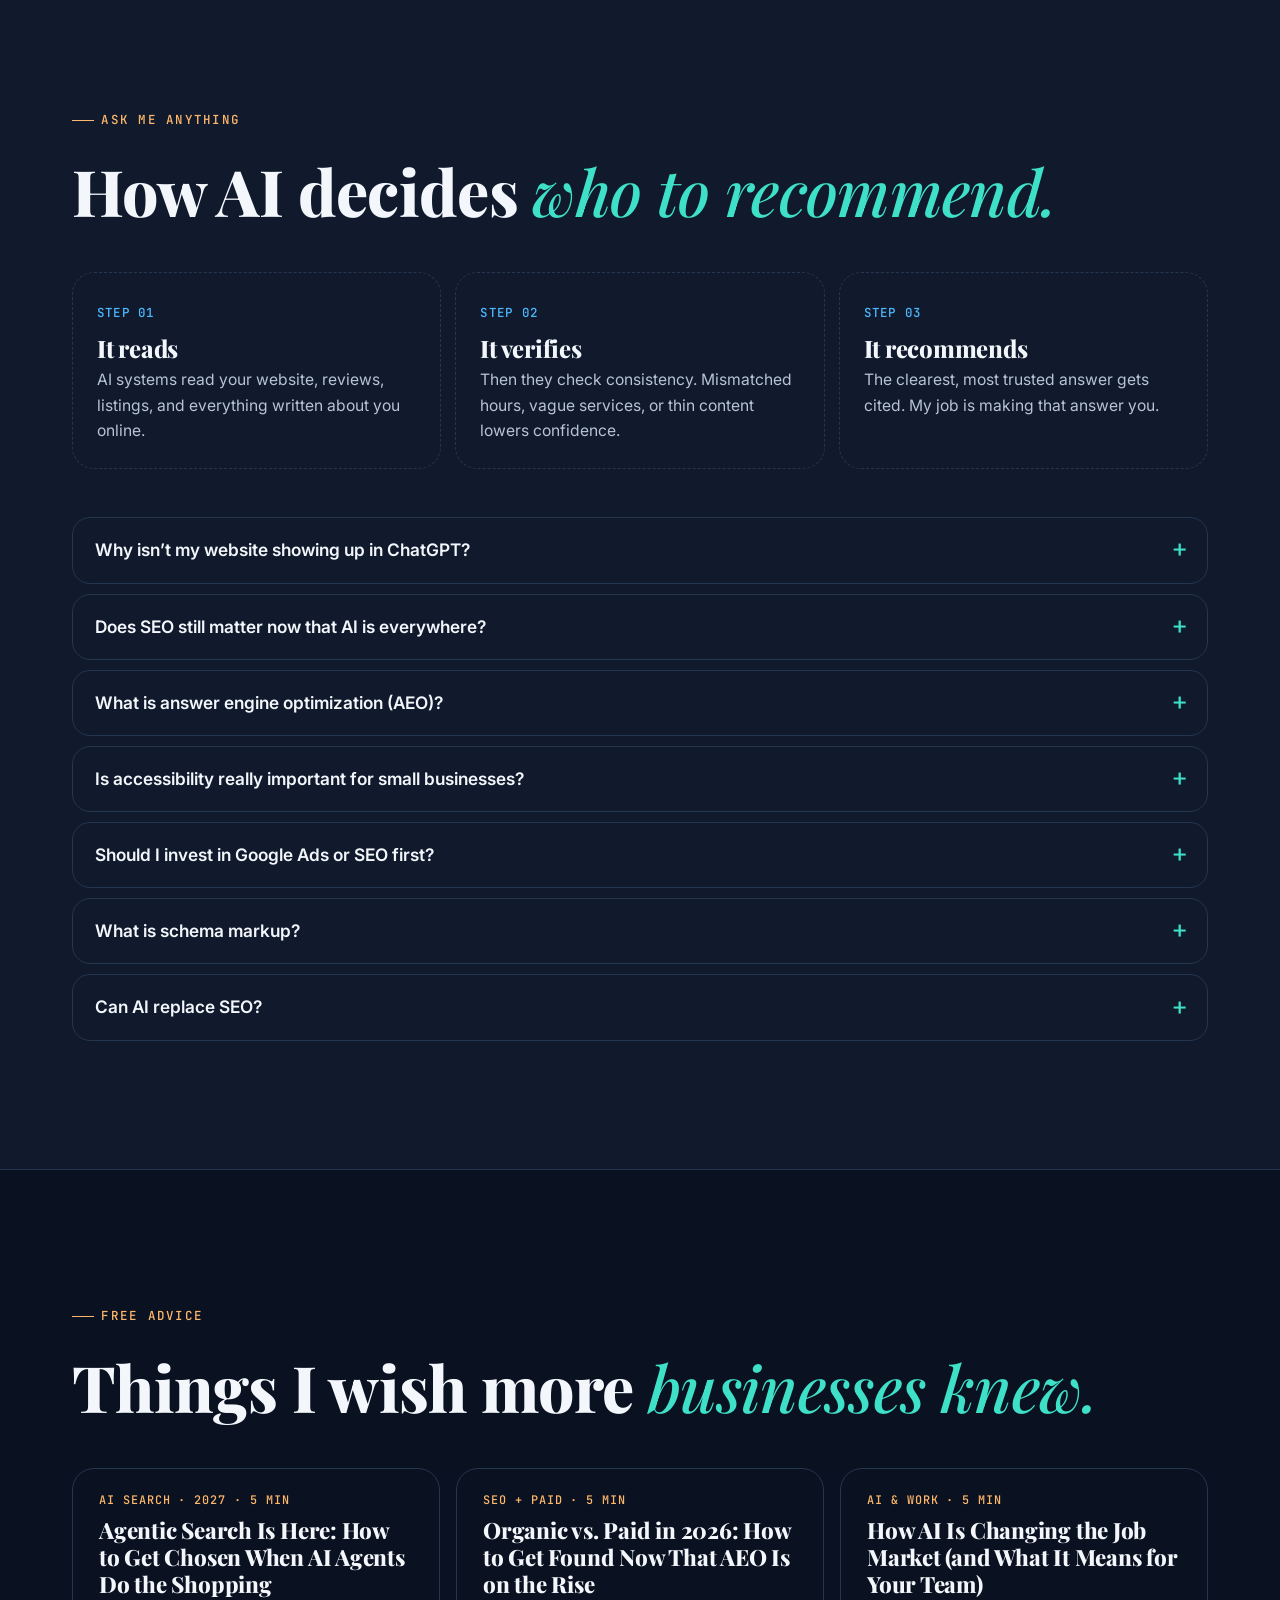
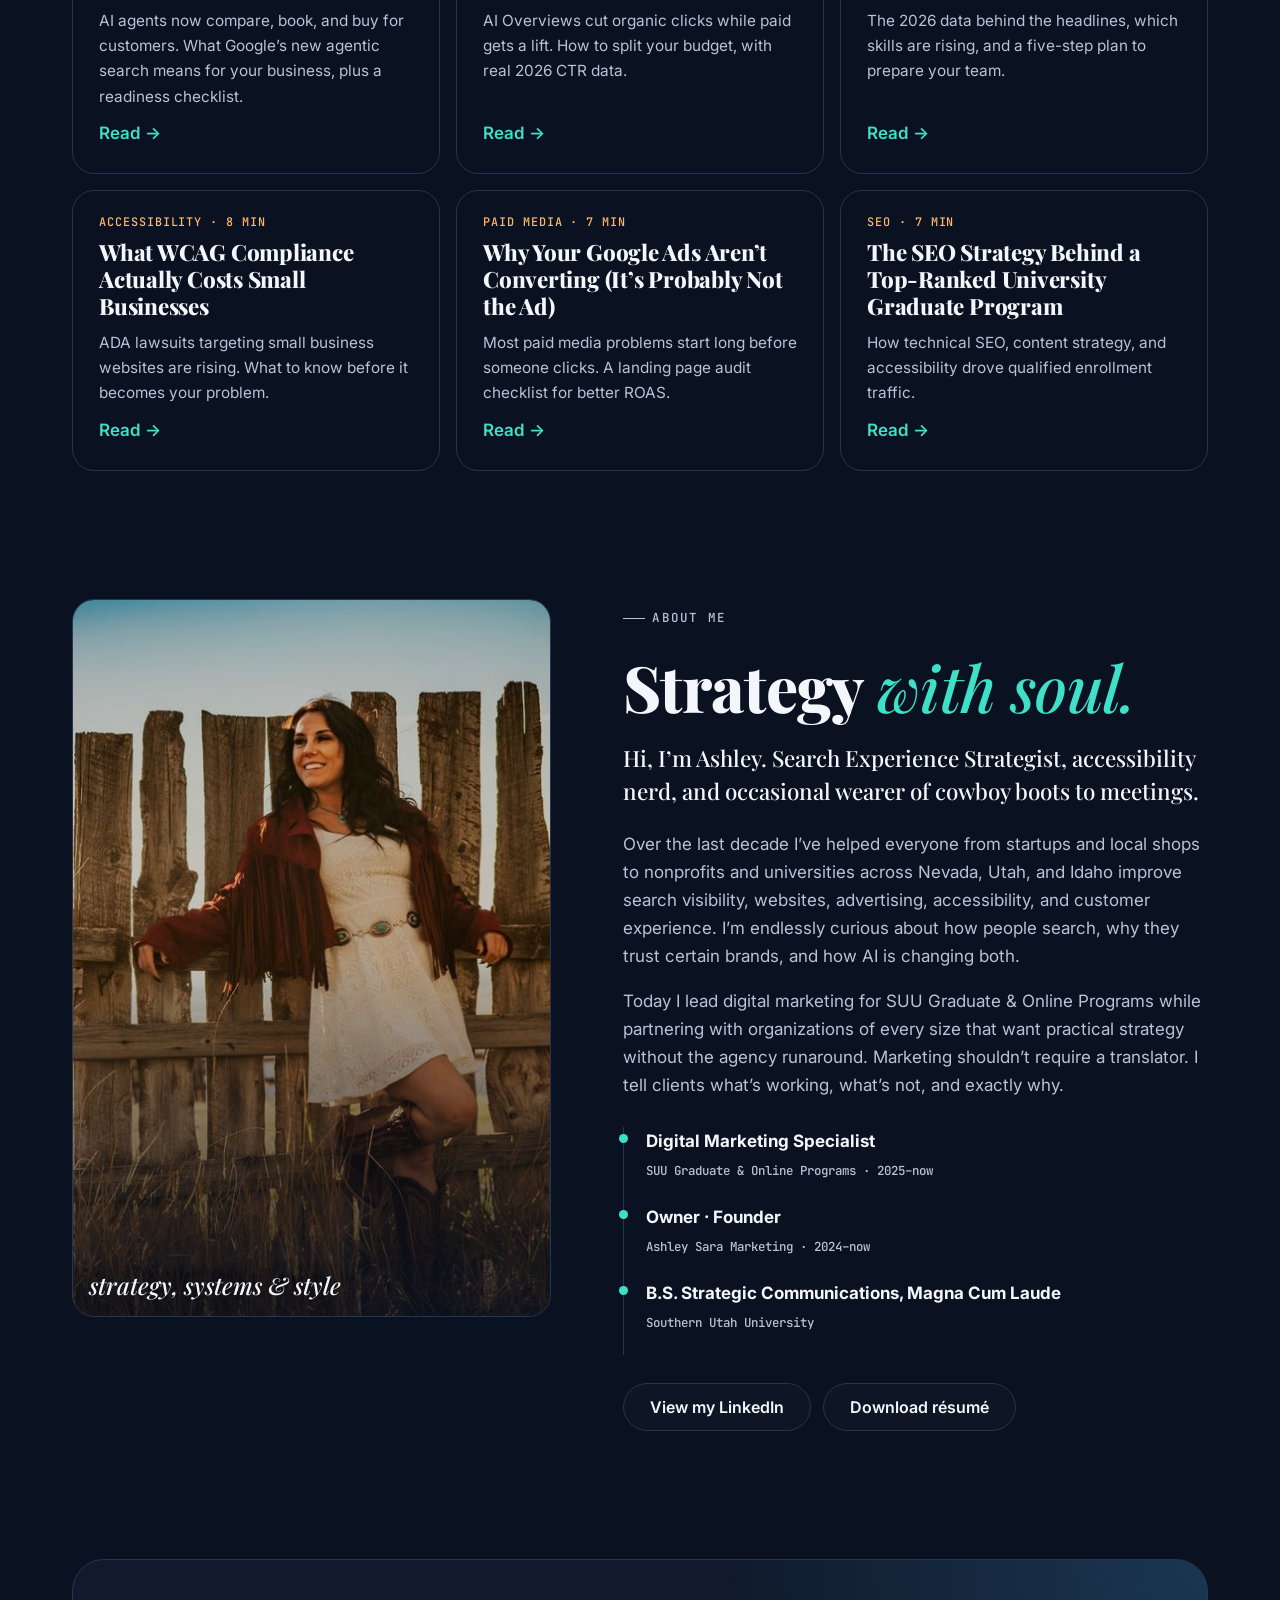
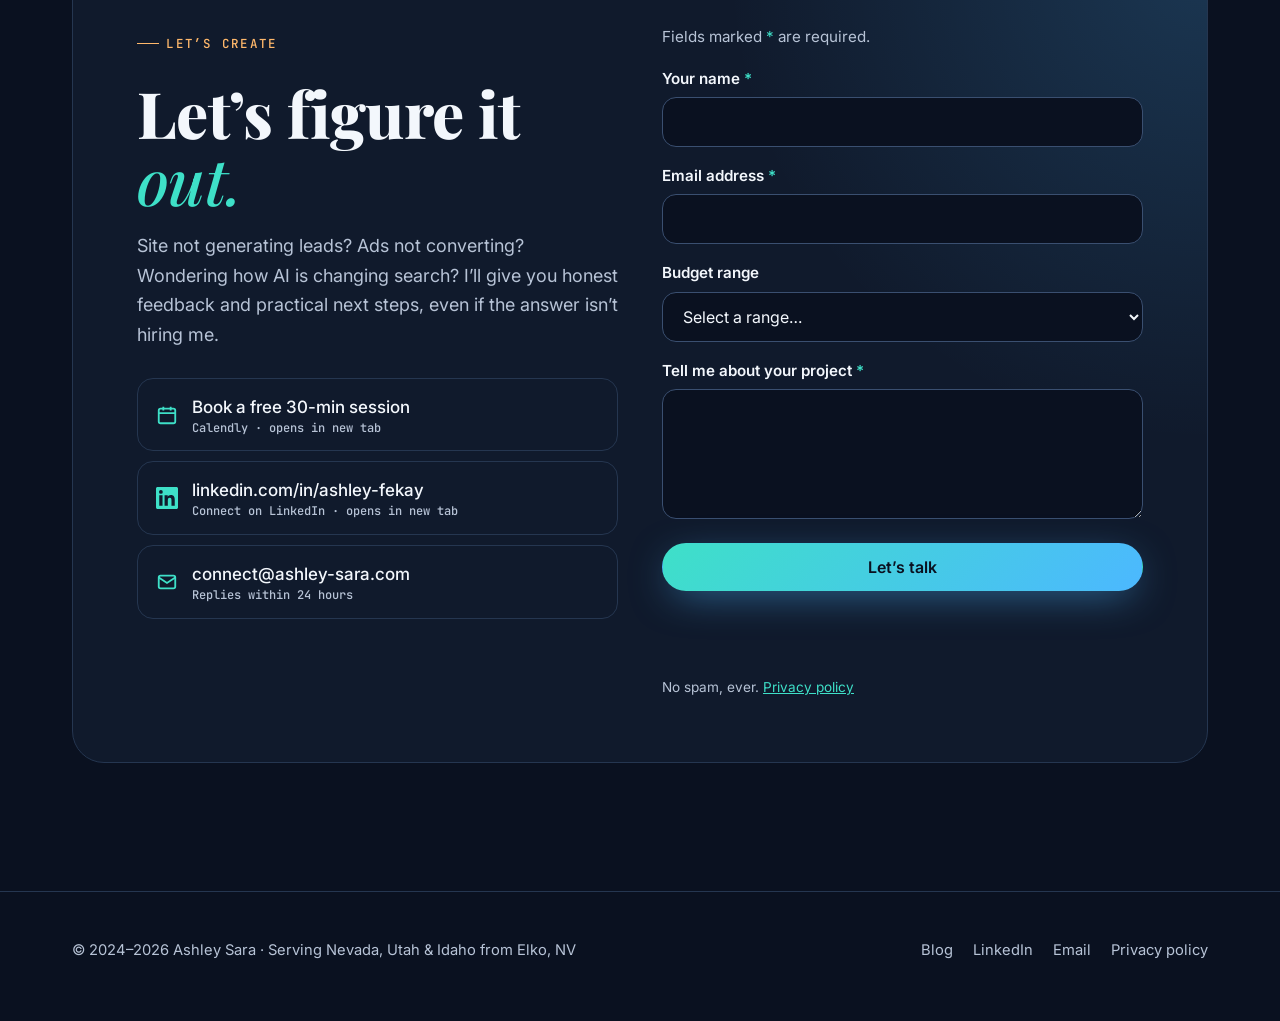
==== commit 07aa0dfd: "Replace hero portrait with new refined headshot Regenerated all sized JPEG/WebP versions (480/760/10" ====
--- a/index.html
+++ b/index.html
@@ -473,7 +473,7 @@
         <div class="arch">
           <picture>
             <source type="image/webp" srcset="ashley-portrait-480.webp 480w, ashley-portrait-760.webp 760w, ashley-portrait-1000.webp 1000w" sizes="(min-width:960px) 440px, calc(100vw - 32px)">
-            <img src="ashley-portrait-760.jpg" srcset="ashley-portrait-480.jpg 480w, ashley-portrait-760.jpg 760w, ashley-portrait.jpg 1000w" sizes="(min-width:960px) 440px, calc(100vw - 32px)" alt="Ashley Sara, Search Experience Strategist, smiling in a dark blazer with a turquoise pendant" width="1000" height="1249" fetchpriority="high" decoding="async">
+            <img src="ashley-portrait-760.jpg" srcset="ashley-portrait-480.jpg 480w, ashley-portrait-760.jpg 760w, ashley-portrait.jpg 1000w" sizes="(min-width:960px) 440px, calc(100vw - 32px)" alt="Ashley Sara, Search Experience Strategist, smiling in a dark blazer with a turquoise pendant" width="1000" height="1250" fetchpriority="high" decoding="async">
           </picture>
         </div>
         <div class="badge" aria-hidden="true">
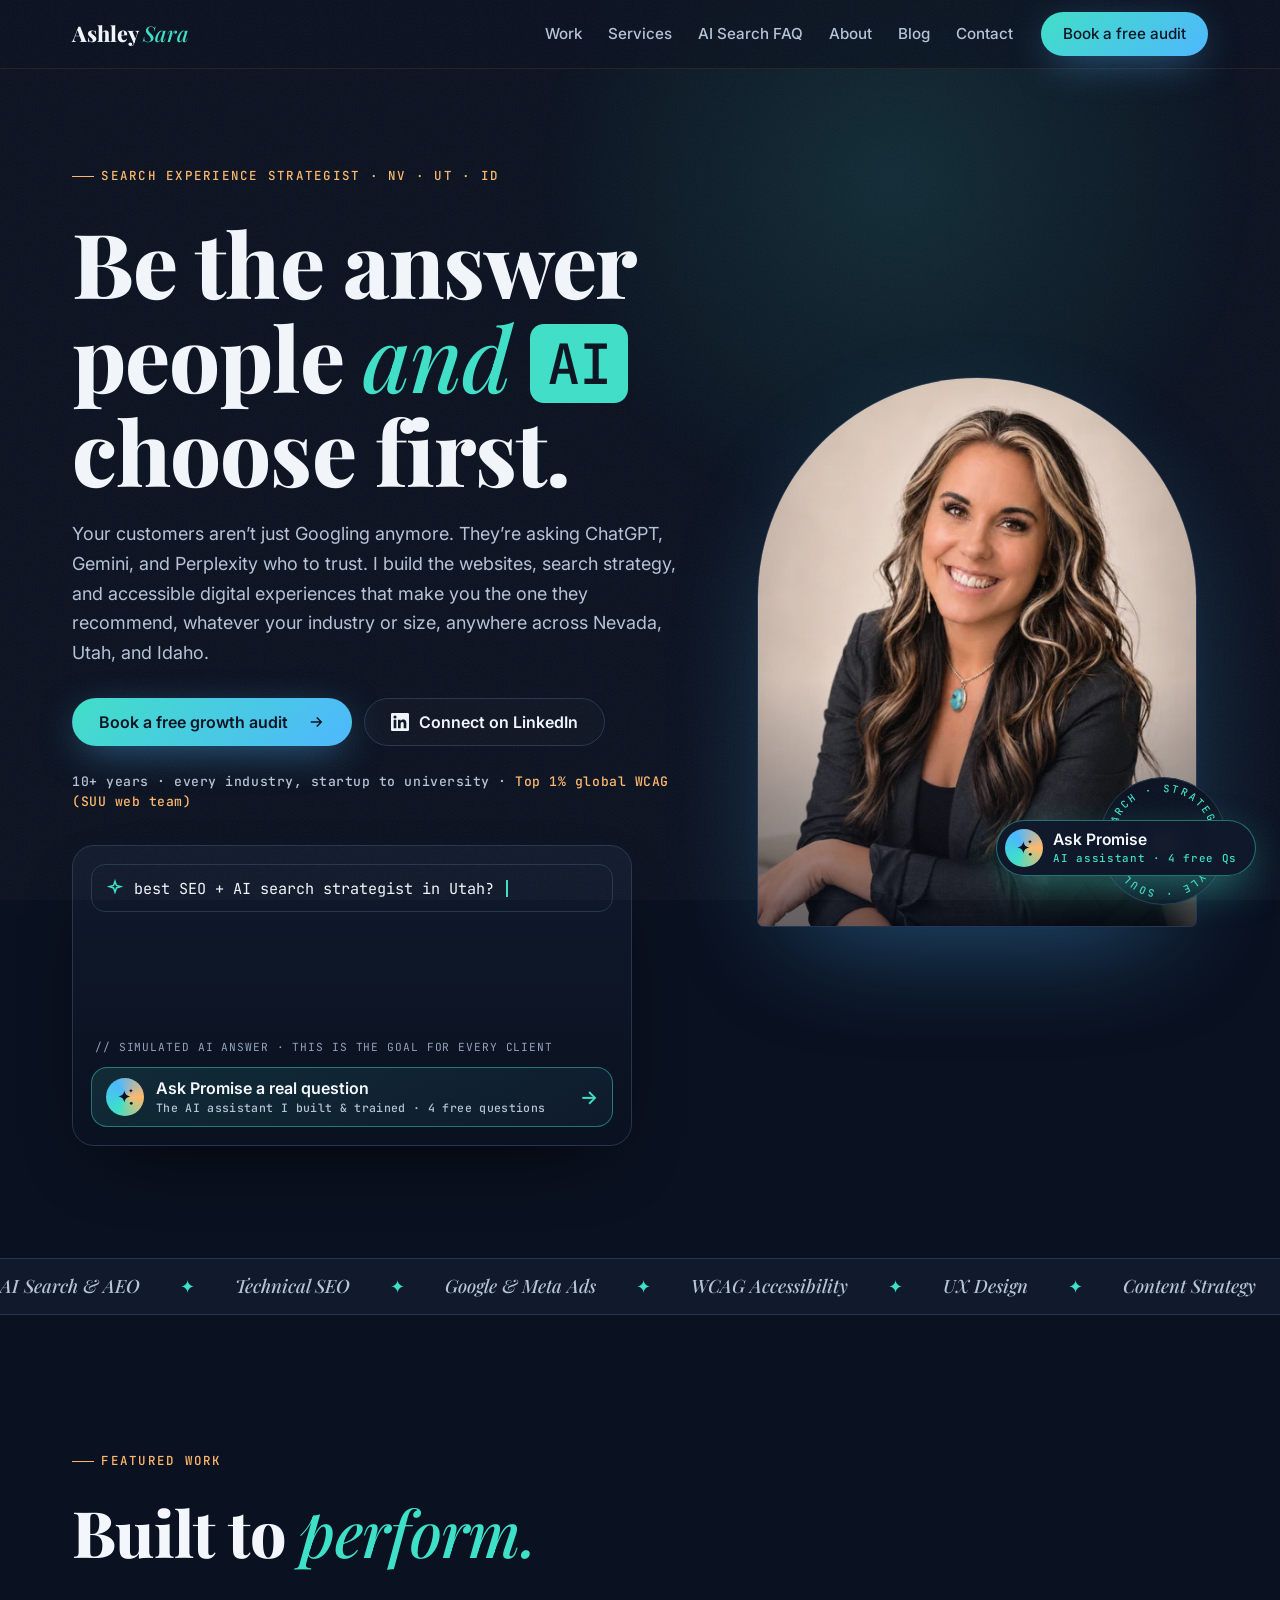
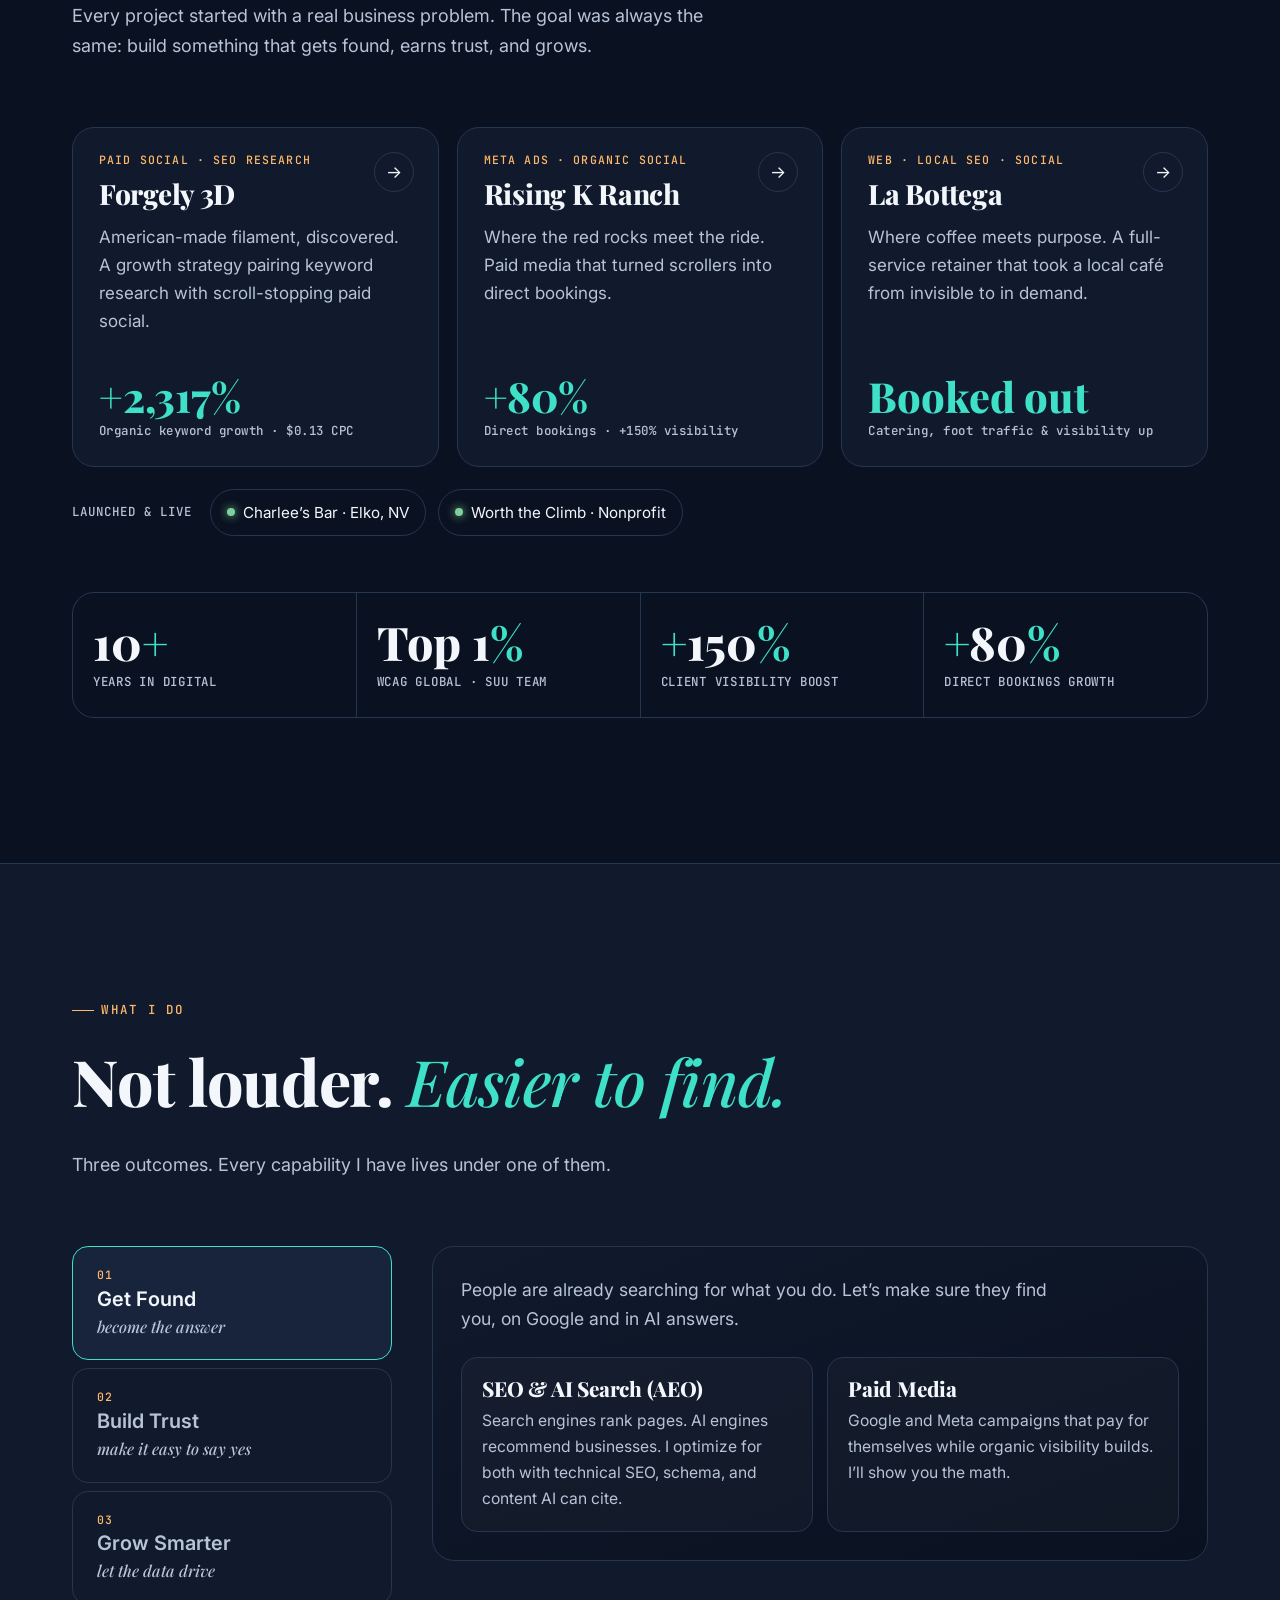
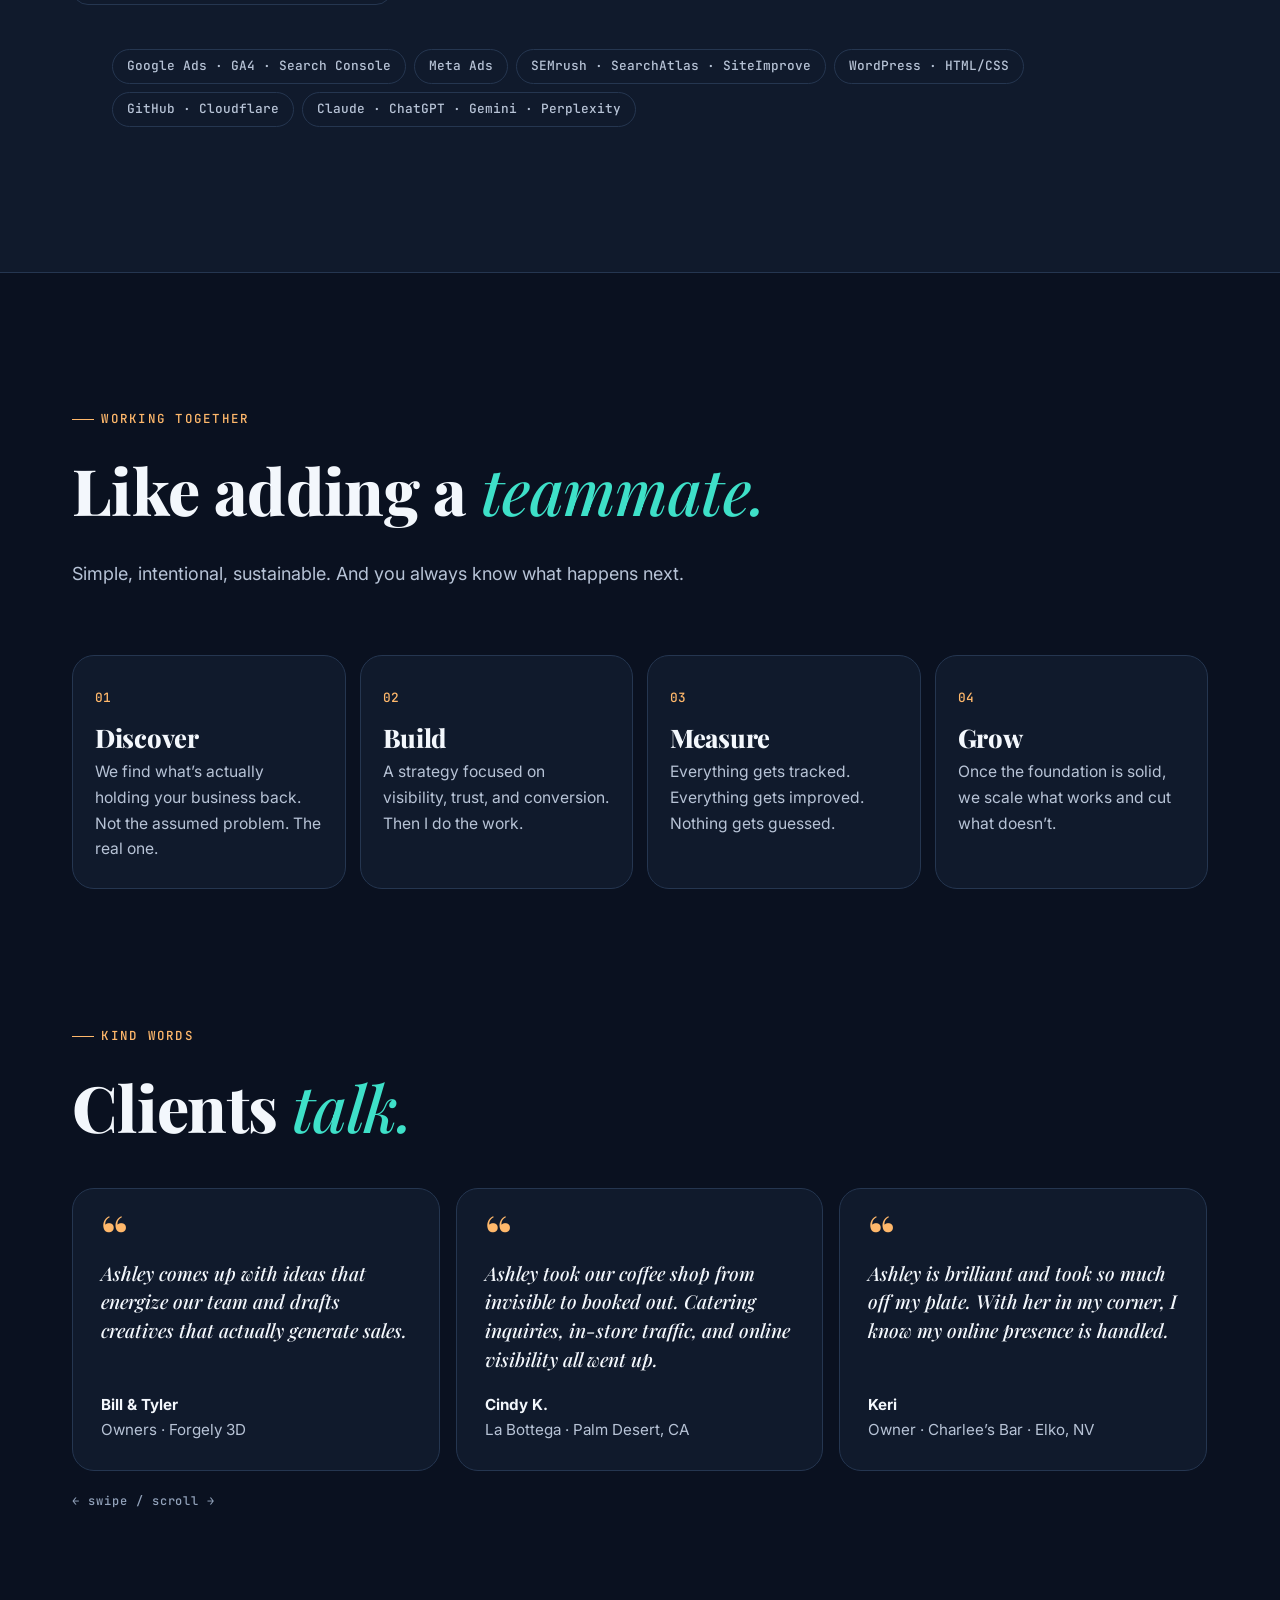
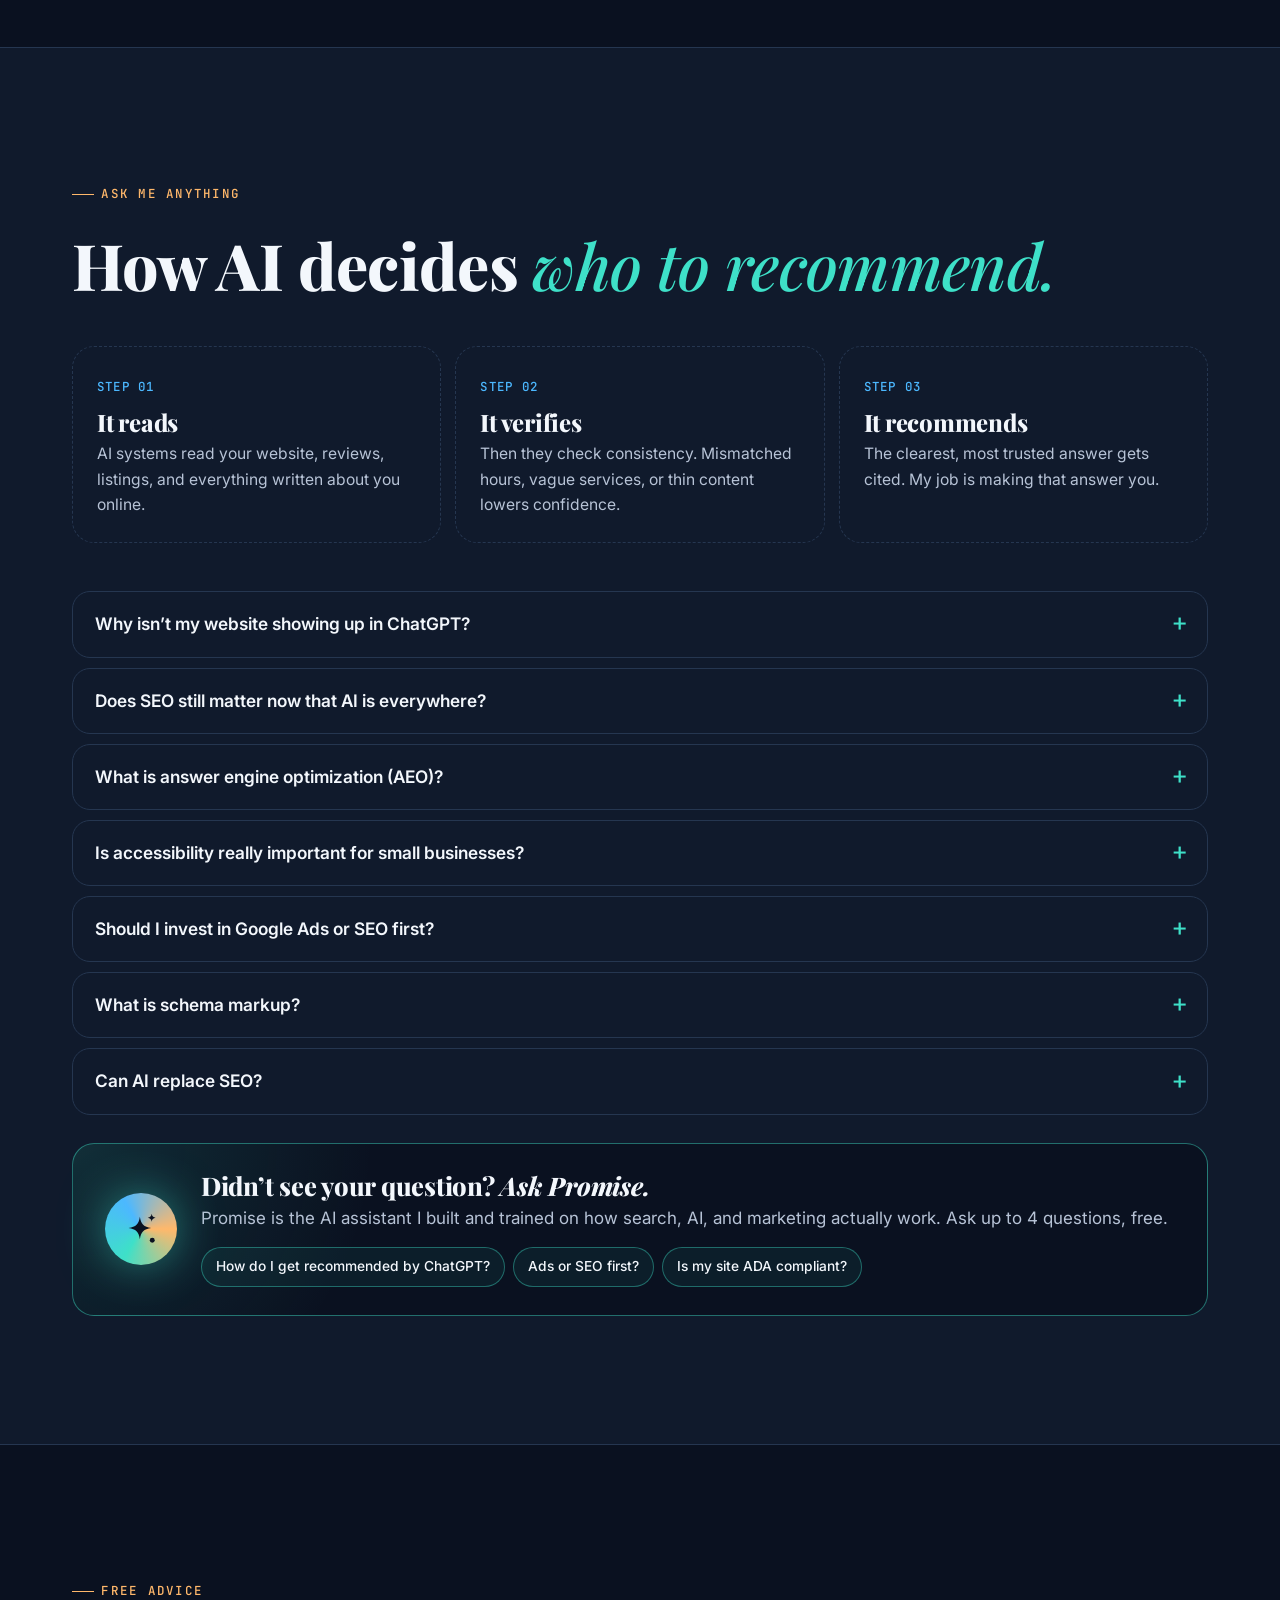
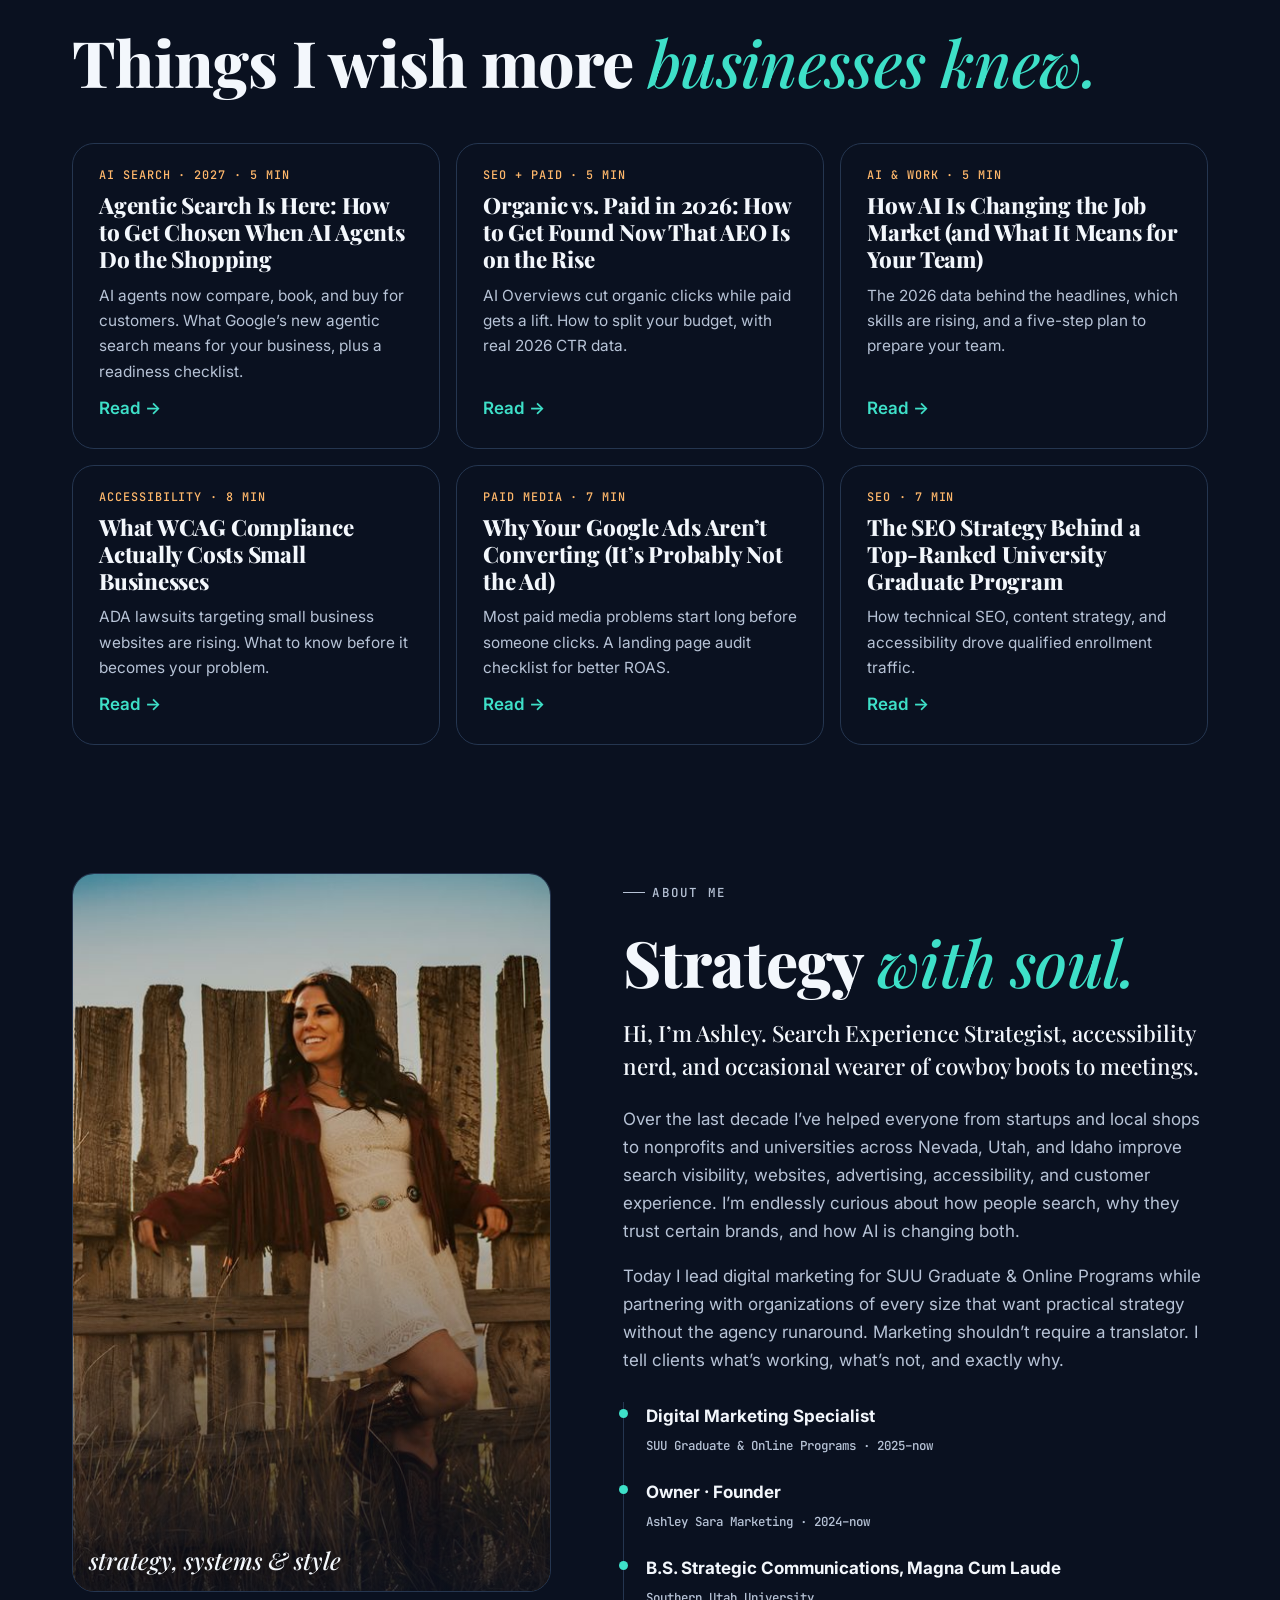
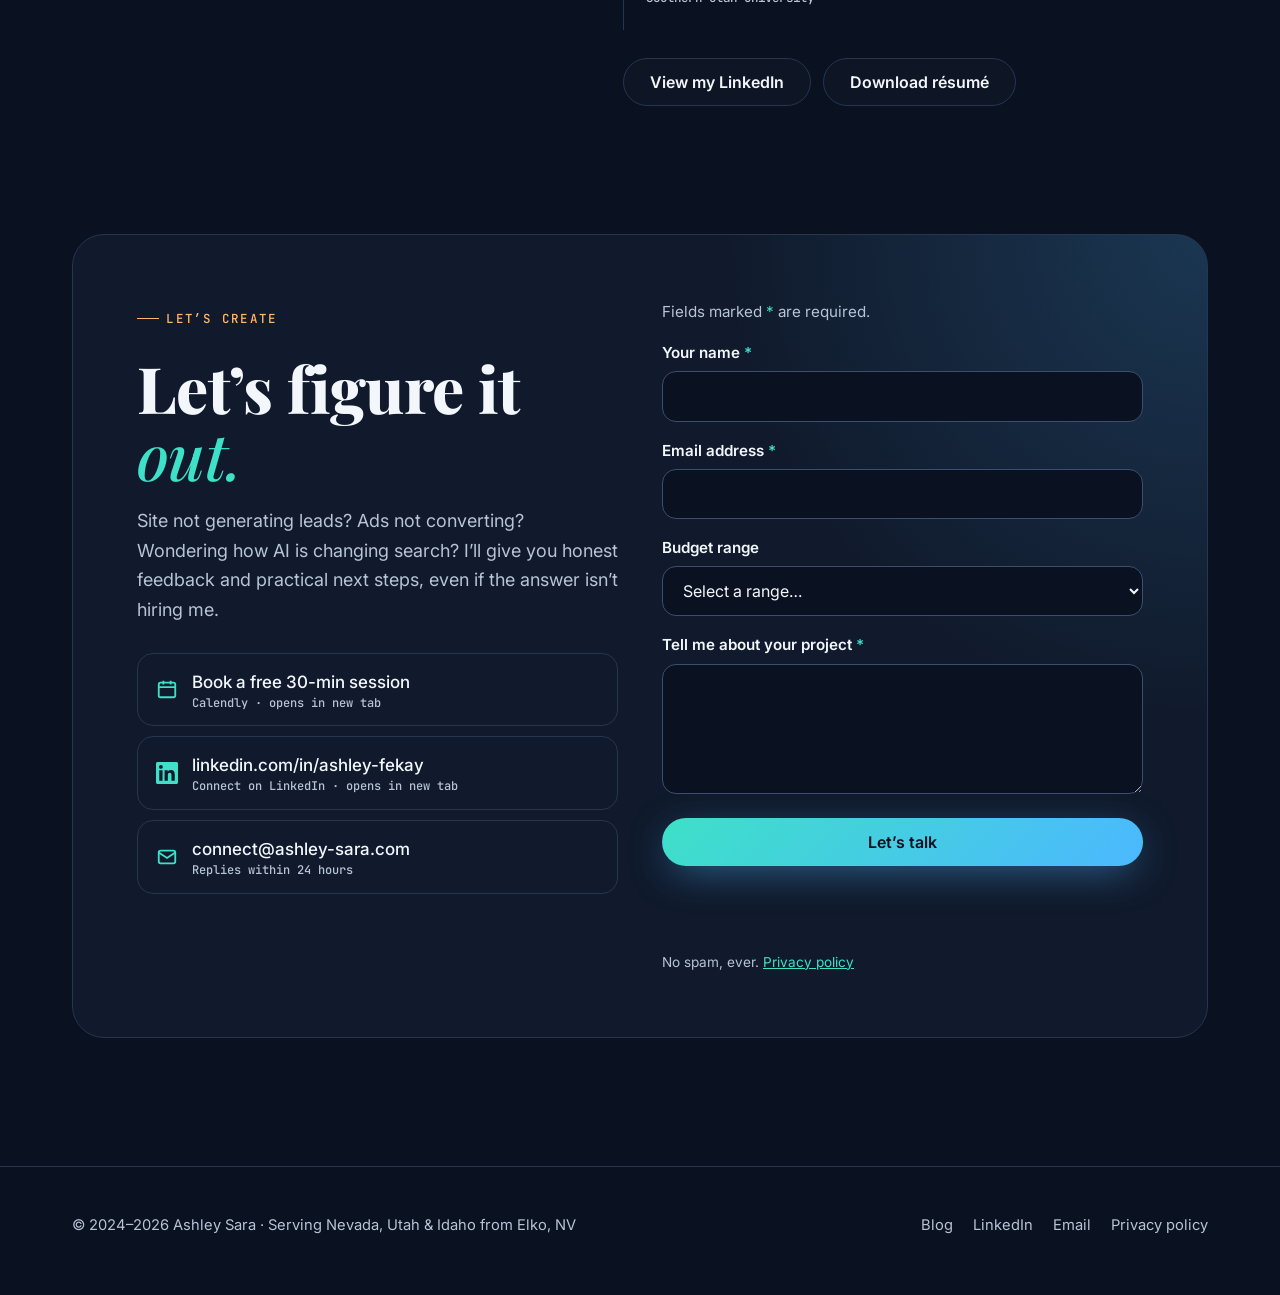
==== commit 260406d0: "Promise: unique icon, in-page entry points, 4-question limit - Custom sparkle mark + "Ask Promise" l" ====
--- a/index.html
+++ b/index.html
@@ -375,20 +375,29 @@
 .lm-close:hover{border-color:var(--rose);color:var(--rose)}
 
 /* Promise chat */
+.pm{width:1em;height:1em;flex:none;fill:currentColor}
+.p-avatar{position:relative;display:grid;place-items:center;width:38px;height:38px;border-radius:50%;flex:none;color:var(--ink);background:conic-gradient(from 210deg,var(--rose),var(--terra),var(--bourbon),var(--rose))}
+.p-avatar .pm{width:20px;height:20px}
 .as-chat{position:fixed;right:16px;bottom:16px;z-index:70;display:flex;flex-direction:column;align-items:flex-end;gap:12px}
 @media(min-width:768px){.as-chat{right:24px;bottom:24px}}
-.as-toggle{width:58px;height:58px;border-radius:50%;border:0;cursor:pointer;color:var(--ink);background:linear-gradient(135deg,var(--rose),var(--terra));box-shadow:0 12px 40px -8px rgba(76,184,255,.7);display:grid;place-items:center;transition:transform .2s}
-.as-toggle:hover{transform:scale(1.06)}
-.as-toggle svg{width:24px;height:24px;grid-area:1/1}
-.as-toggle .i-close,.as-toggle.on .i-open{display:none}
-.as-toggle.on .i-close{display:block}
-.as-panel{width:min(370px,calc(100vw - 32px));height:min(540px,calc(100dvh - 120px));display:flex;flex-direction:column;border:1px solid var(--line);border-radius:22px;overflow:hidden;background:var(--ink-2);box-shadow:0 30px 80px -20px #000;animation:fade .3s ease both}
+.as-toggle{position:relative;display:inline-flex;align-items:center;gap:10px;min-height:56px;padding:8px 18px 8px 8px;border-radius:999px;border:1px solid rgba(62,224,200,.45);cursor:pointer;color:var(--cream);background:rgba(16,26,44,.92);backdrop-filter:blur(10px);-webkit-backdrop-filter:blur(10px);box-shadow:0 14px 44px -10px rgba(62,224,200,.55);font:600 .98rem/1.1 var(--sans);text-align:left;transition:transform .2s,border-color .2s}
+.as-toggle:hover{transform:translateY(-2px);border-color:var(--rose)}
+.as-toggle .t-sub{display:block;font:500 .68rem/1.2 var(--mono);color:var(--rose);letter-spacing:.06em;margin-top:3px}
+.as-toggle .p-avatar::after{content:"";position:absolute;inset:-4px;border-radius:50%;border:2px solid var(--rose);opacity:0;animation:ping 2.6s ease-out 1.5s infinite}
+@keyframes ping{0%{transform:scale(.85);opacity:.9}70%,100%{transform:scale(1.35);opacity:0}}
+.as-toggle .i-close{display:none;width:20px;height:20px}
+.as-toggle.on{padding:8px;border-color:var(--line)}
+.as-toggle.on .t-text,.as-toggle.on .p-avatar{display:none}
+.as-toggle.on .i-close{display:block;width:40px;height:40px;padding:10px}
+@media(max-width:599px){.as-toggle{padding:8px;gap:0}.as-toggle .t-text{display:none}.as-toggle .p-avatar{width:44px;height:44px}.as-toggle .p-avatar .pm{width:22px;height:22px}}
+.as-panel{width:min(380px,calc(100vw - 32px));height:min(560px,calc(100dvh - 120px));display:flex;flex-direction:column;border:1px solid var(--line);border-radius:22px;overflow:hidden;background:var(--ink-2);box-shadow:0 30px 80px -20px #000;animation:fade .3s ease both}
 .as-panel[hidden]{display:none}
-.as-head{display:flex;justify-content:space-between;align-items:center;padding:14px 16px;border-bottom:1px solid var(--line);background:linear-gradient(135deg,rgba(62,224,200,.12),transparent)}
+.as-head{display:flex;gap:12px;align-items:center;padding:14px 16px;border-bottom:1px solid var(--line);background:linear-gradient(135deg,rgba(62,224,200,.14),transparent)}
+.as-head > div:nth-child(2){flex:1;min-width:0}
 .as-name{margin:0;font:800 1.25rem/1.1 var(--serif)}
-.as-status{margin:2px 0 0;font:500 .7rem/1.3 var(--mono);color:var(--mute);letter-spacing:.06em;display:flex;align-items:center;gap:6px}
-.as-dot{width:7px;height:7px;border-radius:50%;background:#7fd19b;box-shadow:0 0 8px #7fd19b}
-.as-x{width:44px;height:44px;border-radius:50%;border:1px solid var(--line);background:none;color:var(--cream);cursor:pointer;display:grid;place-items:center}
+.as-status{margin:3px 0 0;font:500 .7rem/1.35 var(--mono);color:var(--mute);letter-spacing:.04em;display:flex;align-items:center;gap:6px}
+.as-dot{width:7px;height:7px;border-radius:50%;background:#7fd19b;box-shadow:0 0 8px #7fd19b;flex:none}
+.as-x{width:44px;height:44px;border-radius:50%;border:1px solid var(--line);background:none;color:var(--cream);cursor:pointer;display:grid;place-items:center;flex:none}
 .as-x svg{width:16px;height:16px}
 .as-log{flex:1;overflow-y:auto;padding:16px;display:flex;flex-direction:column;gap:10px;scrollbar-color:var(--line) transparent}
 .as-msg{max-width:88%;padding:10px 14px;font-size:.92rem;line-height:1.6;border-radius:4px 16px 16px 16px;background:var(--ink-3);border:1px solid var(--line);align-self:flex-start}
@@ -397,11 +406,33 @@
 .as-msg code{background:rgba(255,255,255,.07);padding:.1em .3em;border-radius:4px}
 .as-msg.user{align-self:flex-end;border-radius:16px 16px 4px 16px;background:var(--rose);color:var(--ink);border-color:transparent}
 .as-msg.typing{font-style:italic;color:var(--mute)}
+.as-chips{display:flex;flex-wrap:wrap;gap:8px}
+.as-chips button,.ask-chip{min-height:40px;padding:8px 14px;border-radius:999px;border:1px solid rgba(62,224,200,.4);background:rgba(62,224,200,.06);color:var(--cream);font:500 .86rem/1.3 var(--sans);cursor:pointer;text-align:left;transition:background .2s,border-color .2s}
+.as-chips button:hover,.ask-chip:hover{background:rgba(62,224,200,.14);border-color:var(--rose)}
+.as-limit{align-self:stretch;max-width:none;border-color:var(--bourbon);background:linear-gradient(160deg,rgba(255,184,107,.1),transparent 70%),var(--ink-3)}
+.as-limit .btns{display:flex;flex-wrap:wrap;gap:8px;margin-top:10px}
+.as-limit a{display:inline-flex;align-items:center;min-height:44px;padding:0 16px;border-radius:999px;font-weight:600;text-decoration:none}
+.as-limit a.go{background:linear-gradient(135deg,var(--rose),var(--terra));color:var(--ink)}
+.as-limit a.alt{border:1px solid var(--line);color:var(--cream)}
 .as-row{display:flex;gap:8px;padding:12px;border-top:1px solid var(--line);grid-template-columns:none}
 .as-row input{flex:1;min-height:44px;border-radius:999px;min-width:0}
+.as-row input:disabled{opacity:.6}
 .as-row button{width:44px;height:44px;flex:none;border-radius:50%;border:0;cursor:pointer;background:var(--rose);color:var(--ink);display:grid;place-items:center}
 .as-row button:disabled{opacity:.4;cursor:not-allowed}
 .as-row svg{width:16px;height:16px}
+
+/* in-page Promise entry points */
+.ask-cta{display:flex;align-items:center;gap:12px;width:100%;min-height:56px;margin-top:14px;padding:10px 14px;border-radius:16px;border:1px solid rgba(62,224,200,.45);background:linear-gradient(135deg,rgba(62,224,200,.12),rgba(76,184,255,.06));color:var(--cream);font:600 1rem/1.25 var(--sans);text-align:left;cursor:pointer;transition:border-color .2s,transform .2s}
+.ask-cta:hover{border-color:var(--rose);transform:translateY(-1px)}
+.ask-cta small{display:block;font:500 .72rem/1.3 var(--mono);color:var(--mute);margin-top:3px;letter-spacing:.03em}
+.ask-cta .arrow{margin-left:auto;color:var(--rose);font-size:1.2rem}
+.promise-card{display:grid;gap:18px;margin-top:28px;padding:24px;border-radius:var(--r);border:1px solid rgba(62,224,200,.45);background:radial-gradient(500px circle at 0% 0%,rgba(62,224,200,.14),transparent 60%),var(--ink)}
+@media(min-width:768px){.promise-card{grid-template-columns:auto 1fr;align-items:center;padding:28px 32px;gap:24px}}
+.promise-card .p-avatar{width:72px;height:72px;box-shadow:0 0 50px -6px rgba(62,224,200,.7)}
+.promise-card .p-avatar .pm{width:36px;height:36px}
+.promise-card h3{font-size:1.6rem;margin:0 0 6px}
+.promise-card p{margin:0 0 14px;color:var(--mute)}
+.promise-card .chips{display:flex;flex-wrap:wrap;gap:8px}
 
 /* reveal */
 .reveal{opacity:0;transform:translateY(24px);transition:opacity .8s ease,transform .8s cubic-bezier(.2,.7,.2,1)}
@@ -416,6 +447,7 @@
 </style>
 </head>
 <body class="no-js">
+<svg width="0" height="0" style="position:absolute" aria-hidden="true" focusable="false"><symbol id="promise-mark" viewBox="0 0 32 32"><path d="M15 5c.9 6.4 3.6 9.1 10 10-6.4.9-9.1 3.6-10 10-.9-6.4-3.6-9.1-10-10 6.4-.9 9.1-3.6 10-10Z"/><path d="M25.5 2.5c.4 2.3 1.3 3.2 3.5 3.5-2.2.4-3.1 1.3-3.5 3.5-.4-2.2-1.3-3.1-3.5-3.5 2.2-.3 3.1-1.2 3.5-3.5Z"/><circle cx="26" cy="26" r="2.2"/></symbol></svg>
 <a class="skip" href="#main">Skip to main content</a>
 <div class="spot" aria-hidden="true"></div>
 
@@ -466,6 +498,7 @@
             <div class="engine-out" id="a"></div>
           </div>
           <p class="engine-note" aria-hidden="true">// simulated AI answer · this is the goal for every client</p>
+          <button class="ask-cta" type="button" data-ask=""><span class="p-avatar"><svg class="pm" viewBox="0 0 32 32" aria-hidden="true"><use href="#promise-mark"/></svg></span><span>Ask Promise a real question<small>The AI assistant I built &amp; trained · 4 free questions</small></span><span class="arrow" aria-hidden="true">→</span></button>
         </div>
       </div>
 
@@ -639,6 +672,18 @@
         <details class="reveal"><summary>What is schema markup?</summary><p>Code that labels your content so search engines and AI know exactly what it means: your services, hours, reviews, and location. Most small business sites don’t have it.</p></details>
         <details class="reveal"><summary>Can AI replace SEO?</summary><p>AI changes where answers appear, not how they’re earned. Being clear, trusted, and well-structured is still the work. The businesses that do it show up in both.</p></details>
       </div>
+      <div class="promise-card reveal">
+        <span class="p-avatar"><svg class="pm" viewBox="0 0 32 32" aria-hidden="true"><use href="#promise-mark"/></svg></span>
+        <div>
+          <h3>Didn’t see your question? <em>Ask Promise.</em></h3>
+          <p>Promise is the AI assistant I built and trained on how search, AI, and marketing actually work. Ask up to 4 questions, free.</p>
+          <div class="chips">
+            <button class="ask-chip" type="button" data-ask="How do I get my business recommended by ChatGPT?">How do I get recommended by ChatGPT?</button>
+            <button class="ask-chip" type="button" data-ask="Should I start with Google Ads or SEO?">Ads or SEO first?</button>
+            <button class="ask-chip" type="button" data-ask="Is my website at risk for an ADA lawsuit?">Is my site ADA compliant?</button>
+          </div>
+        </div>
+      </div>
     </div>
   </section>
 
@@ -750,24 +795,32 @@
 </dialog>
 
 <!-- Promise AI chat -->
-<aside class="as-chat" aria-label="Chat assistant">
+<aside class="as-chat" aria-label="Promise, AI assistant">
   <div id="as-chat-panel" class="as-panel" role="dialog" aria-modal="false" aria-labelledby="as-name" hidden>
     <div class="as-head">
-      <div><p class="as-name" id="as-name">Promise</p><p class="as-status"><span class="as-dot" aria-hidden="true"></span>Ashley’s AI assistant · online</p></div>
+      <span class="p-avatar"><svg class="pm" viewBox="0 0 32 32" aria-hidden="true"><use href="#promise-mark"/></svg></span>
+      <div><p class="as-name" id="as-name">Promise</p><p class="as-status"><span class="as-dot" aria-hidden="true"></span><span id="as-left">AI assistant by Ashley · 4 free questions</span></p></div>
       <button class="as-x" type="button" aria-label="Close chat"><svg viewBox="0 0 24 24" fill="none" stroke="currentColor" stroke-width="2.5" aria-hidden="true"><path d="M18 6 6 18M6 6l12 12"/></svg></button>
     </div>
     <div id="as-chat-messages" class="as-log" role="log" aria-live="polite">
-      <div class="as-msg ai"><p>Hi! I’m Promise, Ashley’s AI assistant. Wondering why your site isn’t ranking, or why your ads aren’t converting? Ask me anything. I can also help you see if Ashley is the right fit.</p></div>
+      <div class="as-msg ai"><p>Hi! I’m Promise, the AI assistant Ashley built and trained. Wondering why your site isn’t ranking, or why your ads aren’t converting? Ask me anything. You get 4 free questions, then Ashley can take it from there.</p></div>
+      <div class="as-chips" id="as-starters">
+        <button type="button" data-ask="Why isn't my website showing up in ChatGPT or Google's AI answers?">Why am I not in AI answers?</button>
+        <button type="button" data-ask="Why are my Google Ads not converting?">Why aren’t my ads converting?</button>
+        <button type="button" data-ask="What would working with Ashley look like?">What’s working with Ashley like?</button>
+      </div>
     </div>
     <form id="as-chat-form" class="as-row">
-      <label for="as-chat-input" class="sr-only">Type your message</label>
+      <label for="as-chat-input" class="sr-only">Type your question</label>
       <input id="as-chat-input" placeholder="Ask me anything…" autocomplete="off" maxlength="500">
-      <button id="as-chat-send" type="submit" aria-label="Send message"><svg viewBox="0 0 24 24" fill="none" stroke="currentColor" stroke-width="2.5" stroke-linecap="round" stroke-linejoin="round" aria-hidden="true"><path d="M22 2 11 13M22 2l-7 20-4-9-9-4z"/></svg></button>
+      <button id="as-chat-send" type="submit" aria-label="Send question"><svg viewBox="0 0 24 24" fill="none" stroke="currentColor" stroke-width="2.5" stroke-linecap="round" stroke-linejoin="round" aria-hidden="true"><path d="M22 2 11 13M22 2l-7 20-4-9-9-4z"/></svg></button>
     </form>
   </div>
-  <button id="as-chat-toggle" class="as-toggle" type="button" aria-expanded="false" aria-controls="as-chat-panel" aria-label="Chat with Promise, Ashley’s AI assistant">
-    <svg class="i-open" viewBox="0 0 24 24" fill="none" stroke="currentColor" stroke-width="2" aria-hidden="true"><path d="M21 15a2 2 0 0 1-2 2H7l-4 4V5a2 2 0 0 1 2-2h14a2 2 0 0 1 2 2z"/></svg>
+  <button id="as-chat-toggle" class="as-toggle" type="button" aria-expanded="false" aria-controls="as-chat-panel">
+    <span class="p-avatar"><svg class="pm" viewBox="0 0 32 32" aria-hidden="true"><use href="#promise-mark"/></svg></span>
+    <span class="t-text">Ask Promise<span class="t-sub">AI assistant · 4 free Qs</span></span>
     <svg class="i-close" viewBox="0 0 24 24" fill="none" stroke="currentColor" stroke-width="2.5" aria-hidden="true"><path d="M18 6 6 18M6 6l12 12"/></svg>
+    <span class="sr-only" id="as-tgl-label">Open chat with Promise, Ashley’s AI assistant</span>
   </button>
 </aside>
 
@@ -885,13 +938,32 @@
 
   // Promise AI chat (Cloudflare Worker)
   const WORKER_URL = 'https://weathered-darkness-4552.ashleysmustangs.workers.dev';
+  const LIMIT = 4;                       // free questions before a consult is offered (keep in sync with the worker)
+  const WINDOW_MS = 24 * 60 * 60 * 1000; // limit resets after 24 hours
+  const CAL = 'https://calendly.com/ashleysara/30min';
   const msgs = [], panel = document.getElementById('as-chat-panel'), tgl = document.getElementById('as-chat-toggle'),
-        input = document.getElementById('as-chat-input'), send = document.getElementById('as-chat-send'), log = document.getElementById('as-chat-messages');
-  const setChat = open => {
+        input = document.getElementById('as-chat-input'), send = document.getElementById('as-chat-send'),
+        log = document.getElementById('as-chat-messages'), left = document.getElementById('as-left'), tglLabel = document.getElementById('as-tgl-label');
+  const load = () => { try { const v = JSON.parse(localStorage.getItem('promiseUsage') || 'null'); if (v && Date.now() - v.t < WINDOW_MS) return v; } catch {} return {n:0, t:Date.now()}; };
+  let usage = load();
+  const save = () => { try { localStorage.setItem('promiseUsage', JSON.stringify(usage)); } catch {} };
+  const remaining = () => Math.max(0, LIMIT - usage.n);
+  const updateLeft = () => { const r = remaining(); left.textContent = r ? `AI assistant by Ashley · ${r} free question${r === 1 ? '' : 's'} left` : 'AI assistant by Ashley · free questions used'; };
+  let limitShown = false;
+  const lockChat = () => {
+    input.disabled = true; send.disabled = true; input.placeholder = 'Book a free consult to keep going';
+    document.getElementById('as-starters')?.remove();
+    if (limitShown) return; limitShown = true;
+    const d = document.createElement('div'); d.className = 'as-msg ai as-limit';
+    d.innerHTML = `<p><strong>That’s your ${LIMIT} free questions!</strong> Ashley can dig into your specific situation on a free 30-minute consult, with real answers and no pressure.</p><div class="btns"><a class="go" href="${CAL}" target="_blank" rel="noopener">Book a free consult<span class="sr-only"> (opens in new tab)</span></a><a class="alt" href="mailto:connect@ashley-sara.com">Email Ashley</a></div>`;
+    log.appendChild(d); log.scrollTop = log.scrollHeight;
+    gtag?.('event','promise_limit_reached');
+  };
+  const setChat = (open, focusInput = true) => {
     panel.hidden = !open; tgl.setAttribute('aria-expanded', open);
-    tgl.setAttribute('aria-label', open ? 'Close chat with Promise' : 'Chat with Promise, Ashley’s AI assistant');
+    tglLabel.textContent = open ? 'Close chat with Promise' : 'Open chat with Promise, Ashley’s AI assistant';
     tgl.classList.toggle('on', open);
-    if (open) setTimeout(() => input.focus(), 50); else tgl.focus();
+    if (open) { gtag?.('event','promise_open'); if (focusInput && !input.disabled) setTimeout(() => input.focus(), 50); } else tgl.focus();
   };
   tgl.addEventListener('click', () => setChat(panel.hidden));
   panel.querySelector('.as-x').addEventListener('click', () => setChat(false));
@@ -900,16 +972,34 @@
   const inline = t => t.replace(/\*\*(.+?)\*\*/g,'<strong>$1</strong>').replace(/\*(.+?)\*/g,'<em>$1</em>').replace(/`(.+?)`/g,'<code>$1</code>').replace(/(https?:\/\/[^\s<&]+)/g,'<a href="$1" target="_blank" rel="noopener noreferrer">$1</a>');
   const md = t => esc(t).split(/\n\n+/).map(b => { const ls = b.trim().split('\n'); return ls.every(l => /^[\-\*\d]/.test(l.trim())) ? '<ul>' + ls.map(l => '<li>' + inline(l.replace(/^[\-\*]\s+/,'').replace(/^\d+\.\s+/,'')) + '</li>').join('') + '</ul>' : '<p>' + inline(b.trim().replace(/\n/g,'<br>')) + '</p>'; }).join('');
   const add = (role, text, typing) => { const d = document.createElement('div'); d.className = 'as-msg ' + role + (typing ? ' typing' : ''); if (role === 'ai' && !typing) d.innerHTML = md(text); else d.textContent = text; log.appendChild(d); log.scrollTop = log.scrollHeight; return d; };
-  const chat = async () => {
-    const text = input.value.trim(); if (!text || send.disabled) return;
+  const ask = async text => {
+    text = (text || '').trim(); if (!text || send.disabled) return;
+    if (remaining() <= 0) { lockChat(); return; }
+    document.getElementById('as-starters')?.remove();
     add('user', text); msgs.push({role:'user', content:text}); input.value = ''; send.disabled = true;
     const t = add('ai', 'Thinking…', true);
-    try { const r = await fetch(WORKER_URL, {method:'POST', headers:{'Content-Type':'application/json'}, body:JSON.stringify({messages:msgs})}); const d = await r.json(); t.remove();
-      if (d.text) { add('ai', d.text); msgs.push({role:'assistant', content:d.text}); } else add('ai', d.error || 'Something went wrong. Please try again.'); }
-    catch { t.remove(); add('ai', 'Having trouble connecting right now. Reach Ashley directly at connect@ashley-sara.com.'); }
-    send.disabled = false; input.focus();
+    try {
+      const r = await fetch(WORKER_URL, {method:'POST', headers:{'Content-Type':'application/json'}, body:JSON.stringify({messages:msgs})});
+      const d = await r.json(); t.remove();
+      if (d.text) {
+        add('ai', d.text); msgs.push({role:'assistant', content:d.text});
+        usage.n += 1; if (usage.n === 1) usage.t = Date.now(); save(); updateLeft();
+        gtag?.('event','promise_question',{number:usage.n});
+      } else add('ai', d.error || 'Something went wrong. Please try again.');
+      if (d.limit) { usage.n = LIMIT; save(); updateLeft(); }
+    } catch { t.remove(); add('ai', 'Having trouble connecting right now. Reach Ashley directly at connect@ashley-sara.com.'); }
+    send.disabled = false;
+    if (remaining() <= 0) lockChat(); else input.focus();
   };
-  document.getElementById('as-chat-form').addEventListener('submit', e => { e.preventDefault(); chat(); });
+  document.getElementById('as-chat-form').addEventListener('submit', e => { e.preventDefault(); ask(input.value); });
+  // Any element with data-ask opens Promise; a non-empty value is sent as the question
+  document.addEventListener('click', e => {
+    const b = e.target.closest('[data-ask]'); if (!b) return;
+    const q = b.dataset.ask;
+    if (panel.hidden) setChat(true, !q);
+    if (q) ask(q); else if (!input.disabled) input.focus();
+  });
+  updateLeft(); if (remaining() <= 0) lockChat();
 })();
 </script>
 </body>
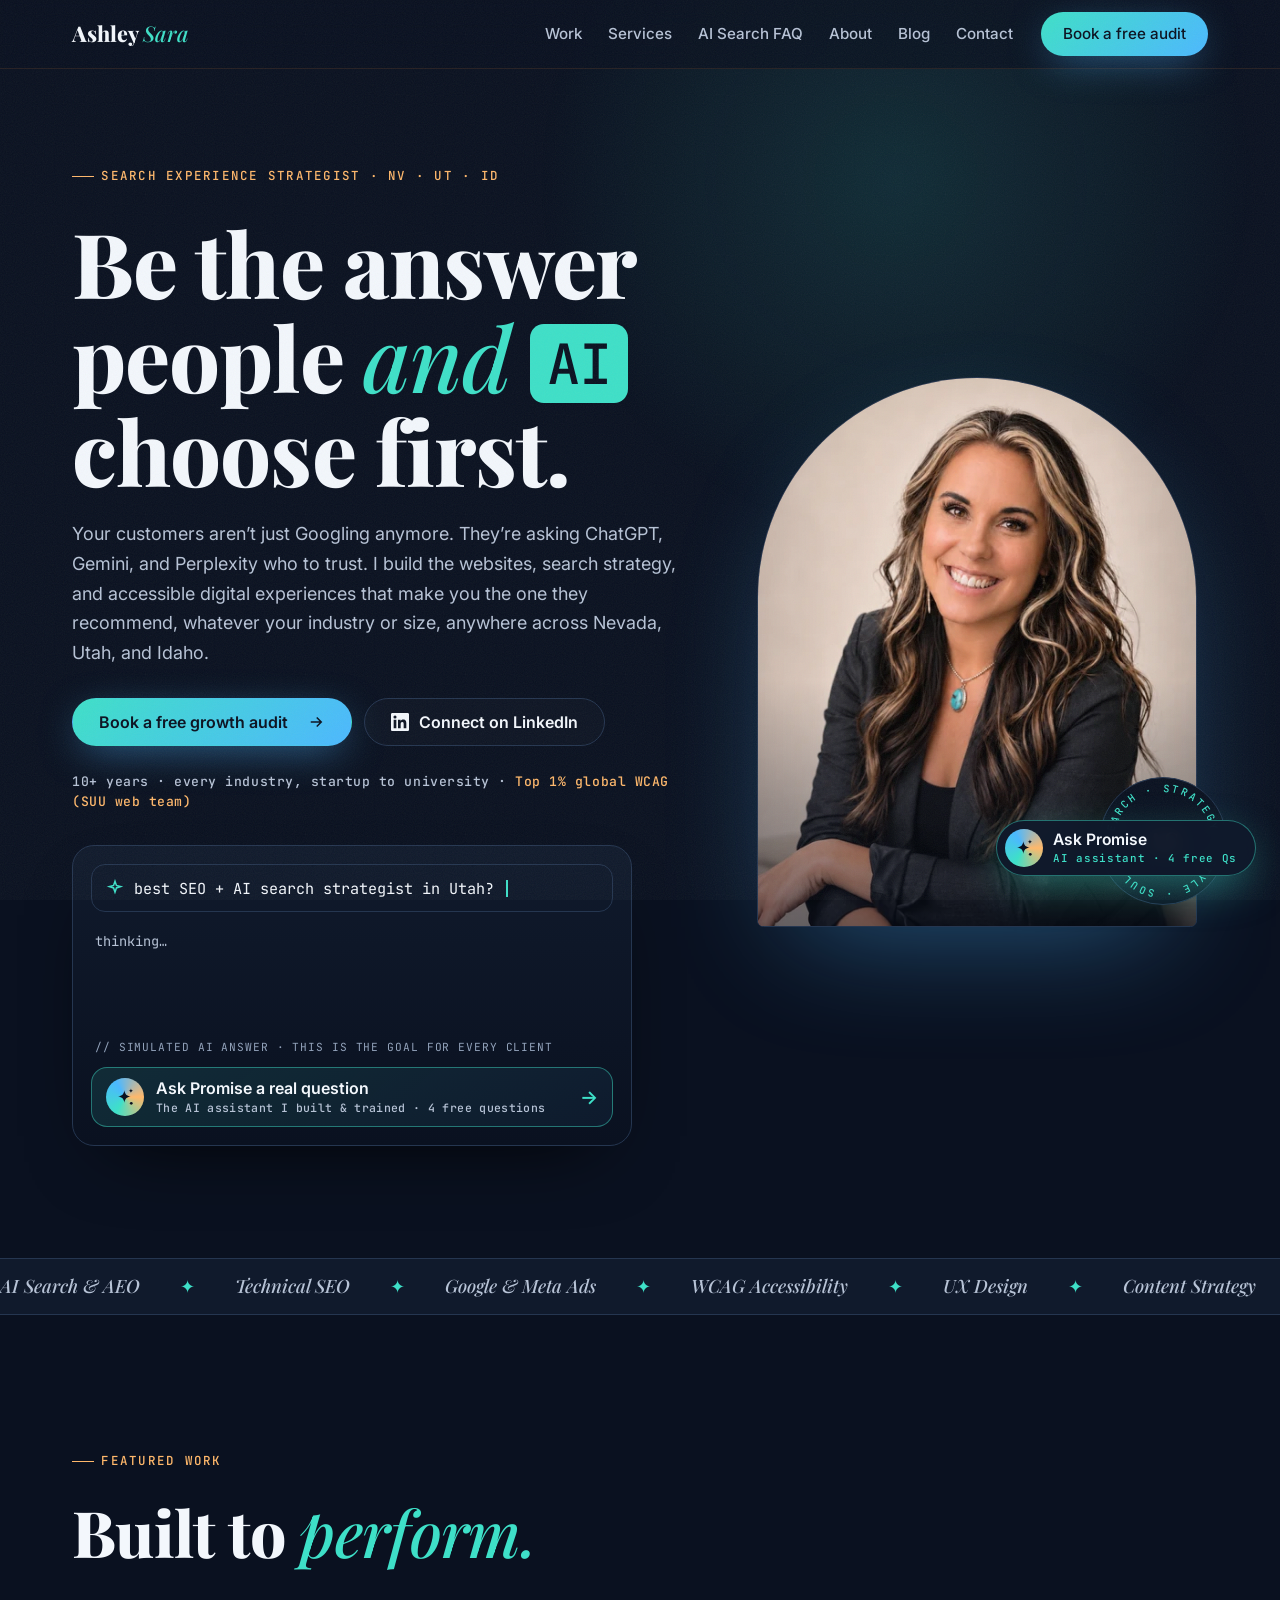
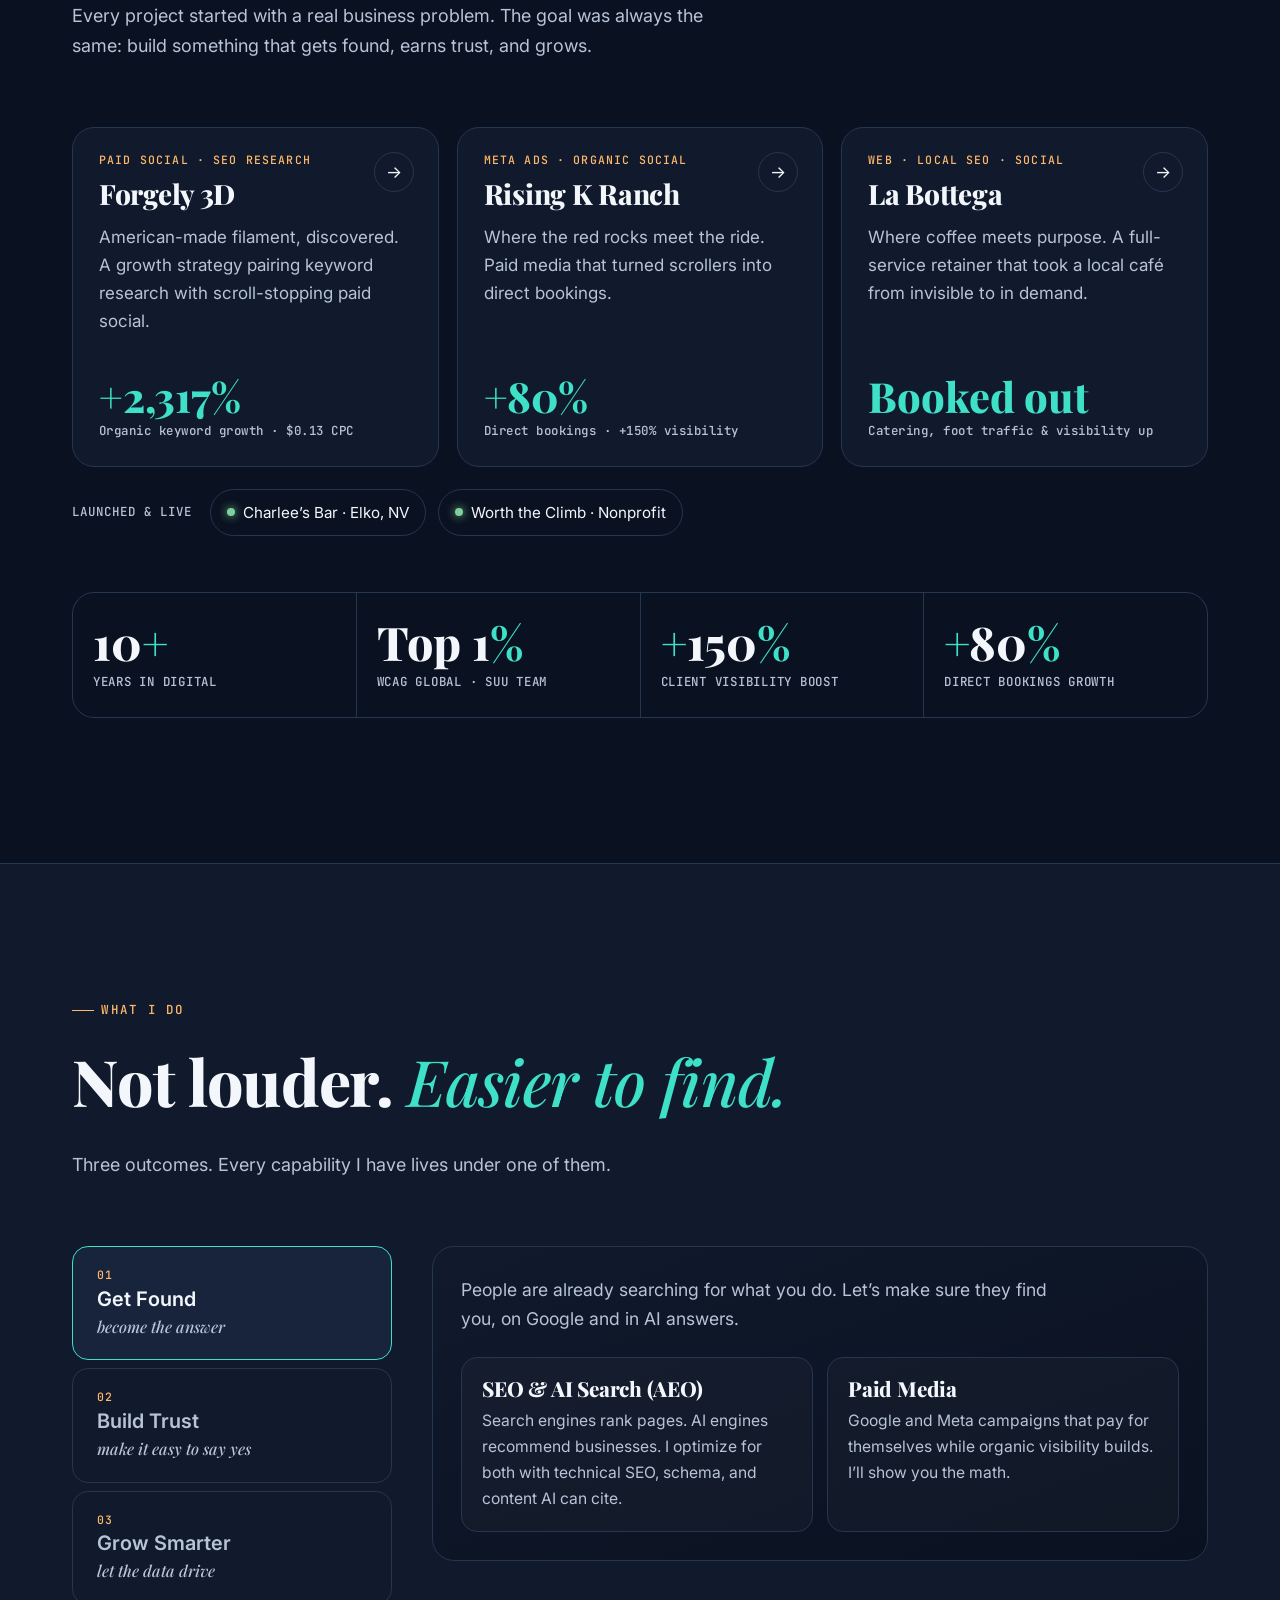
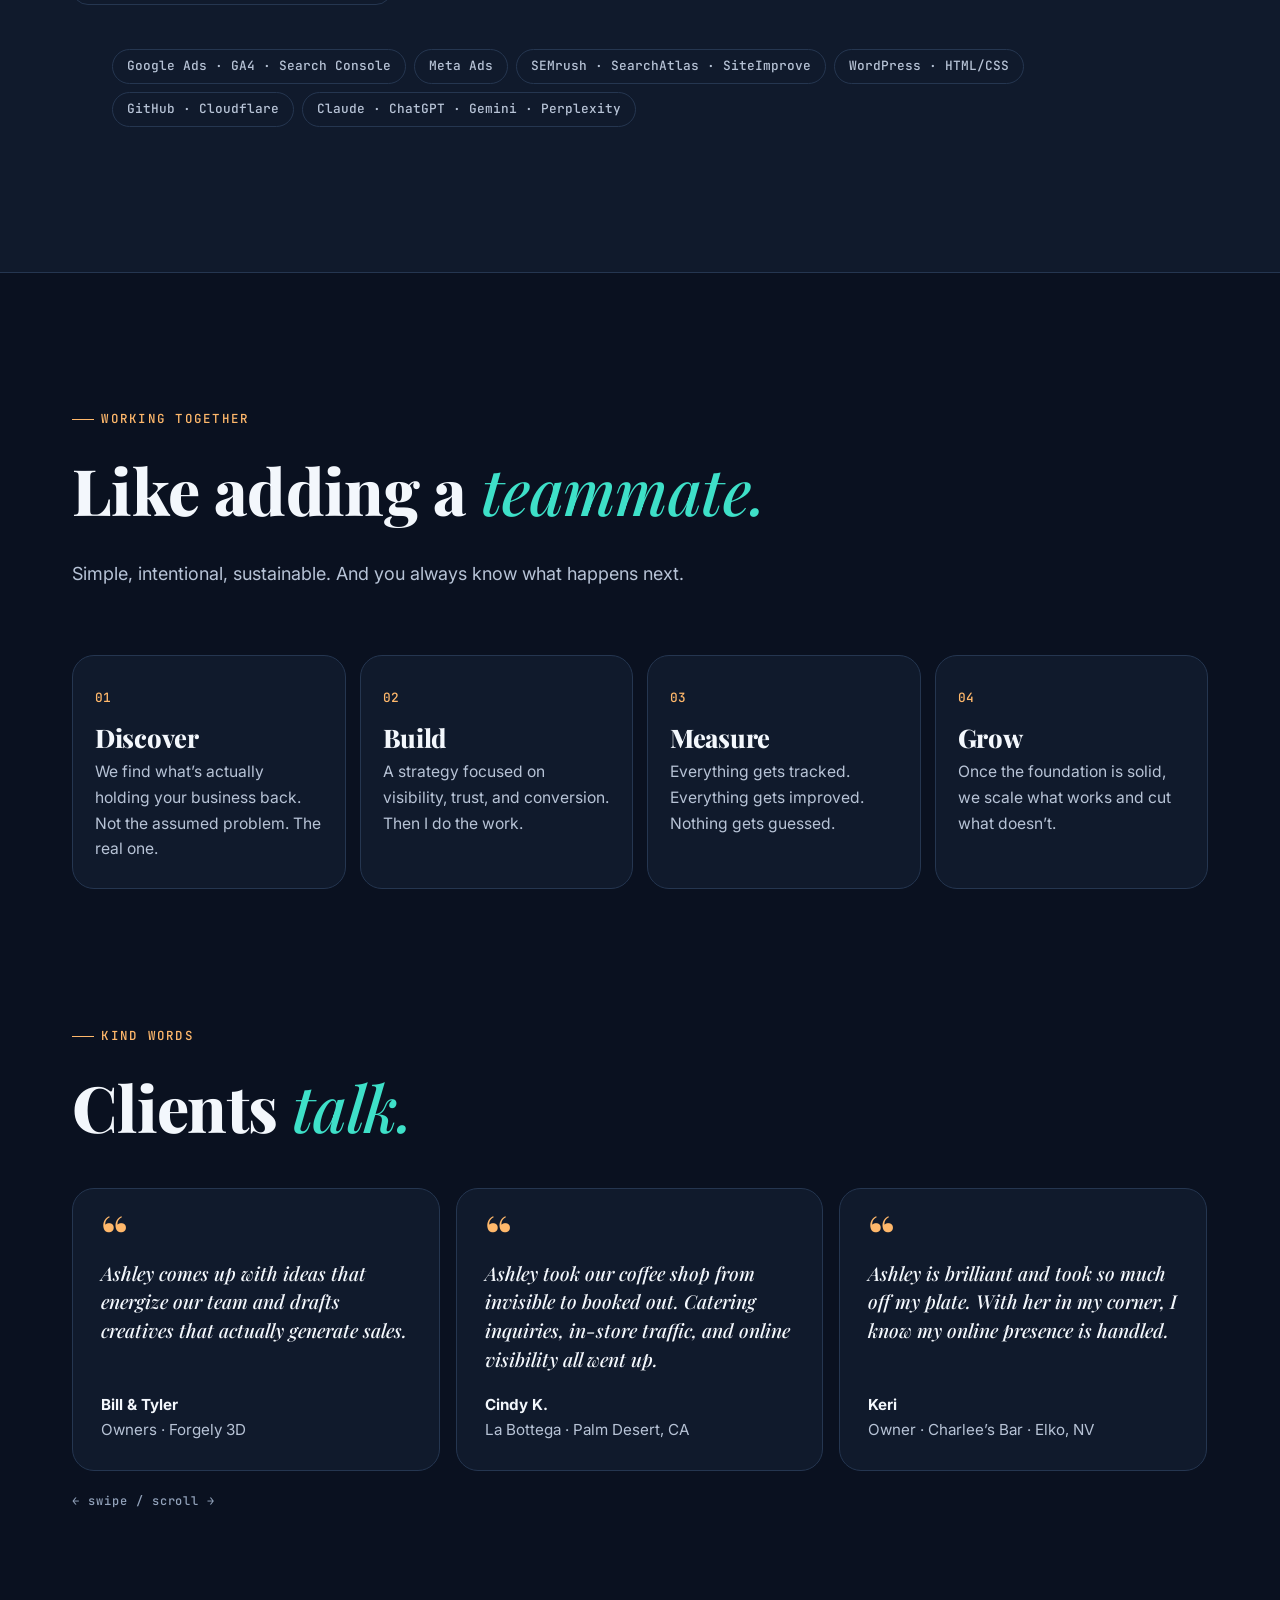
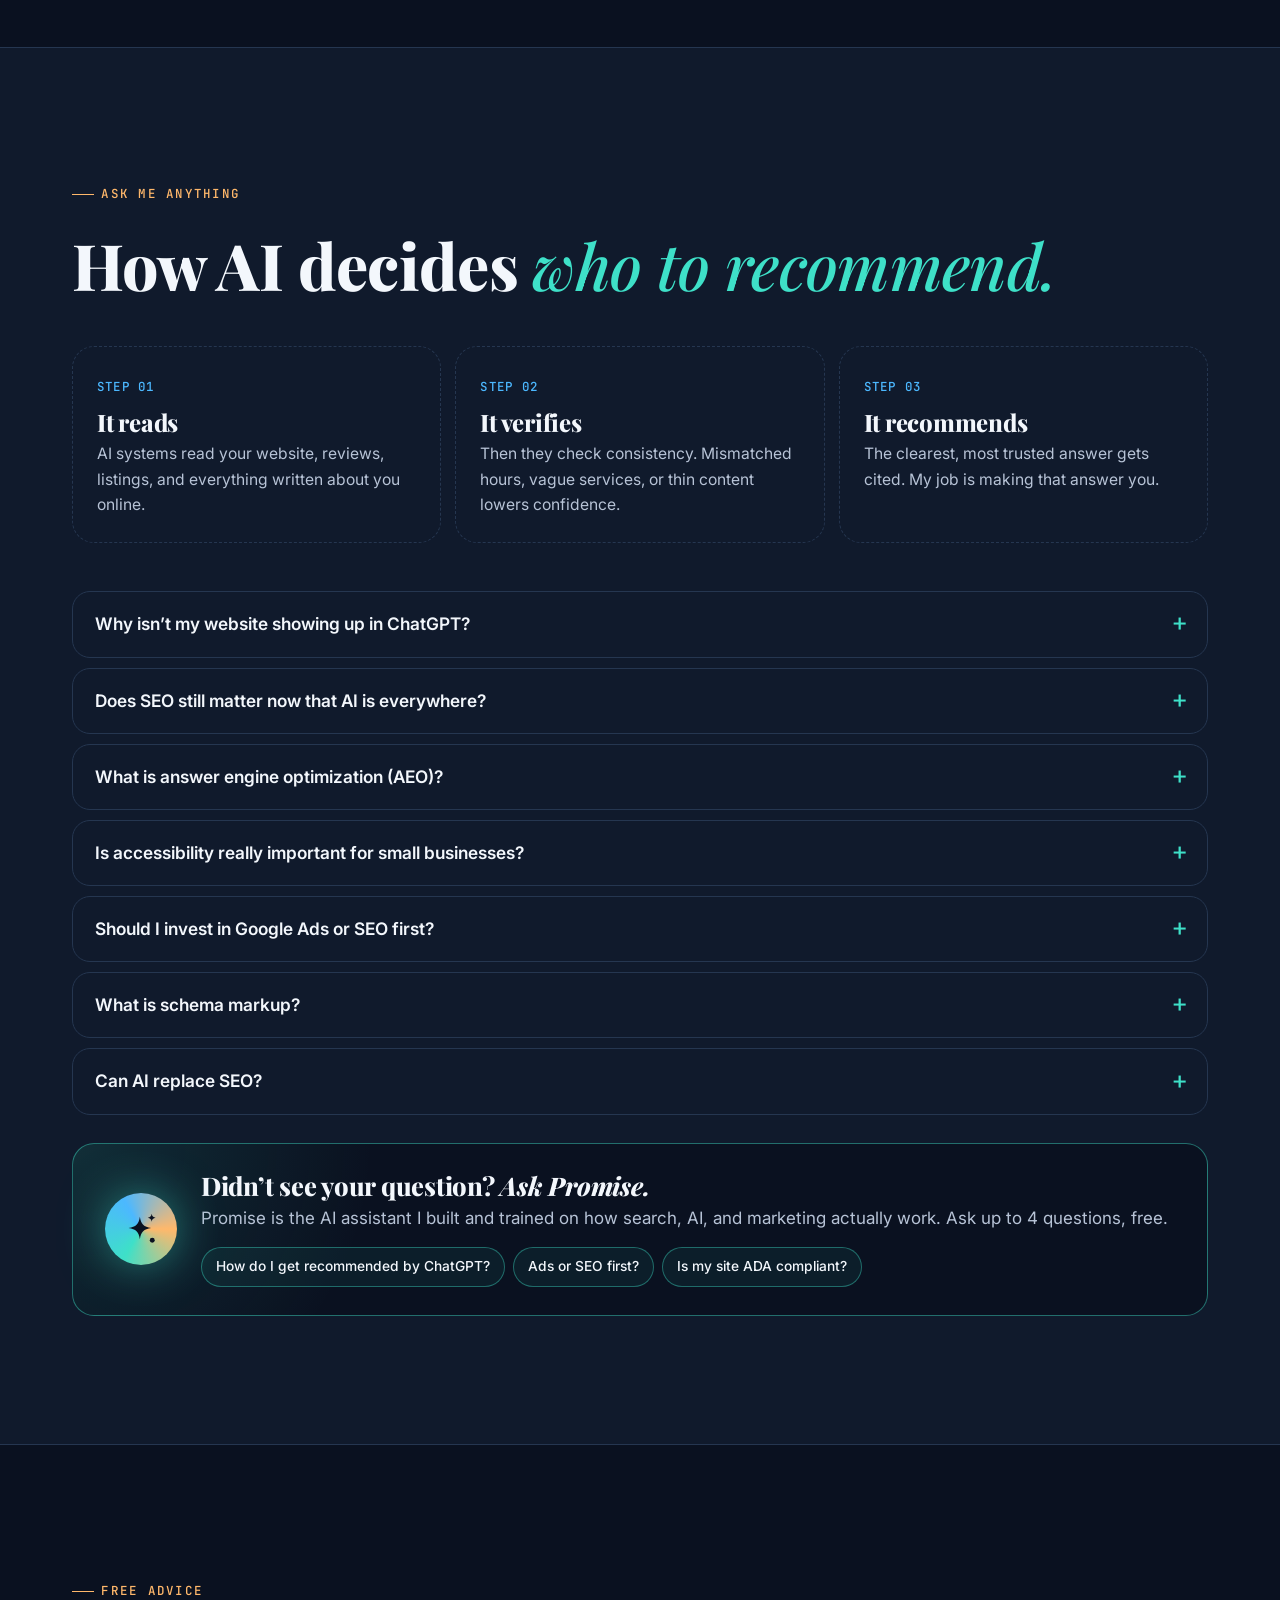
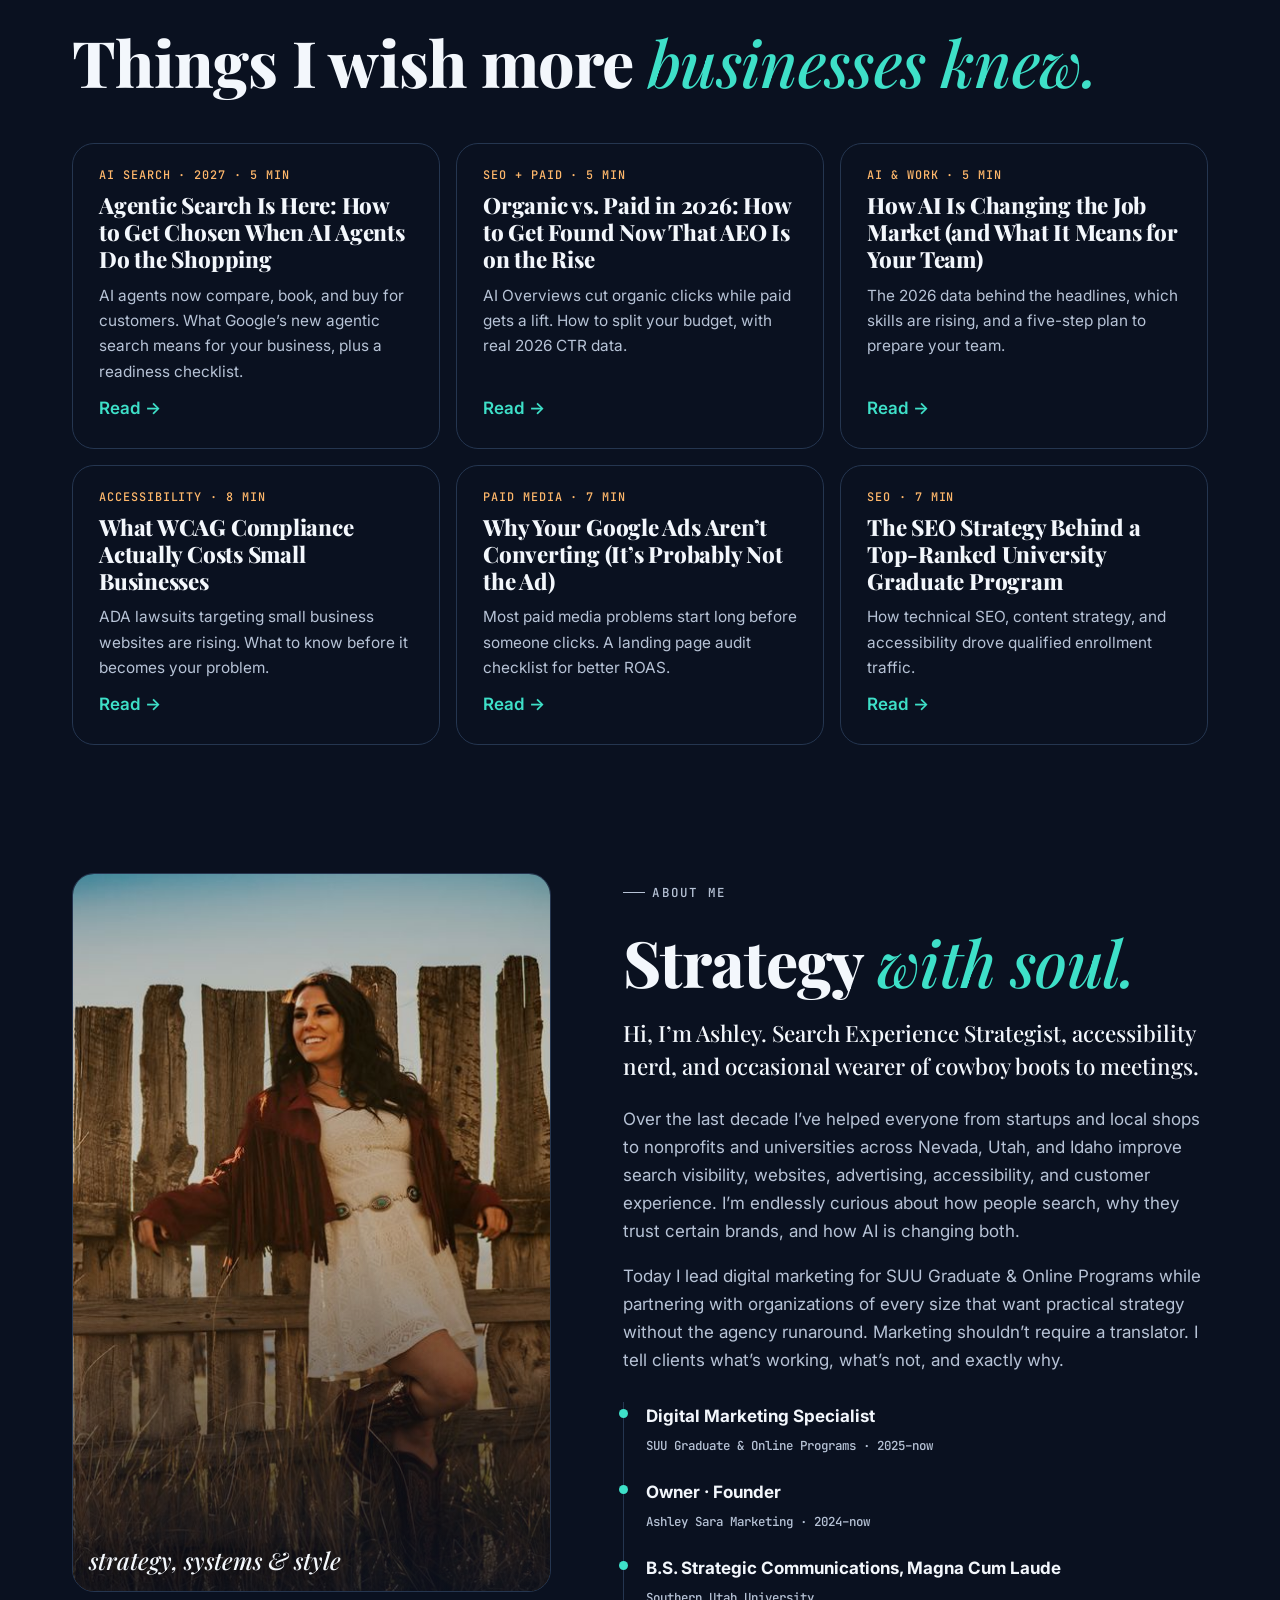
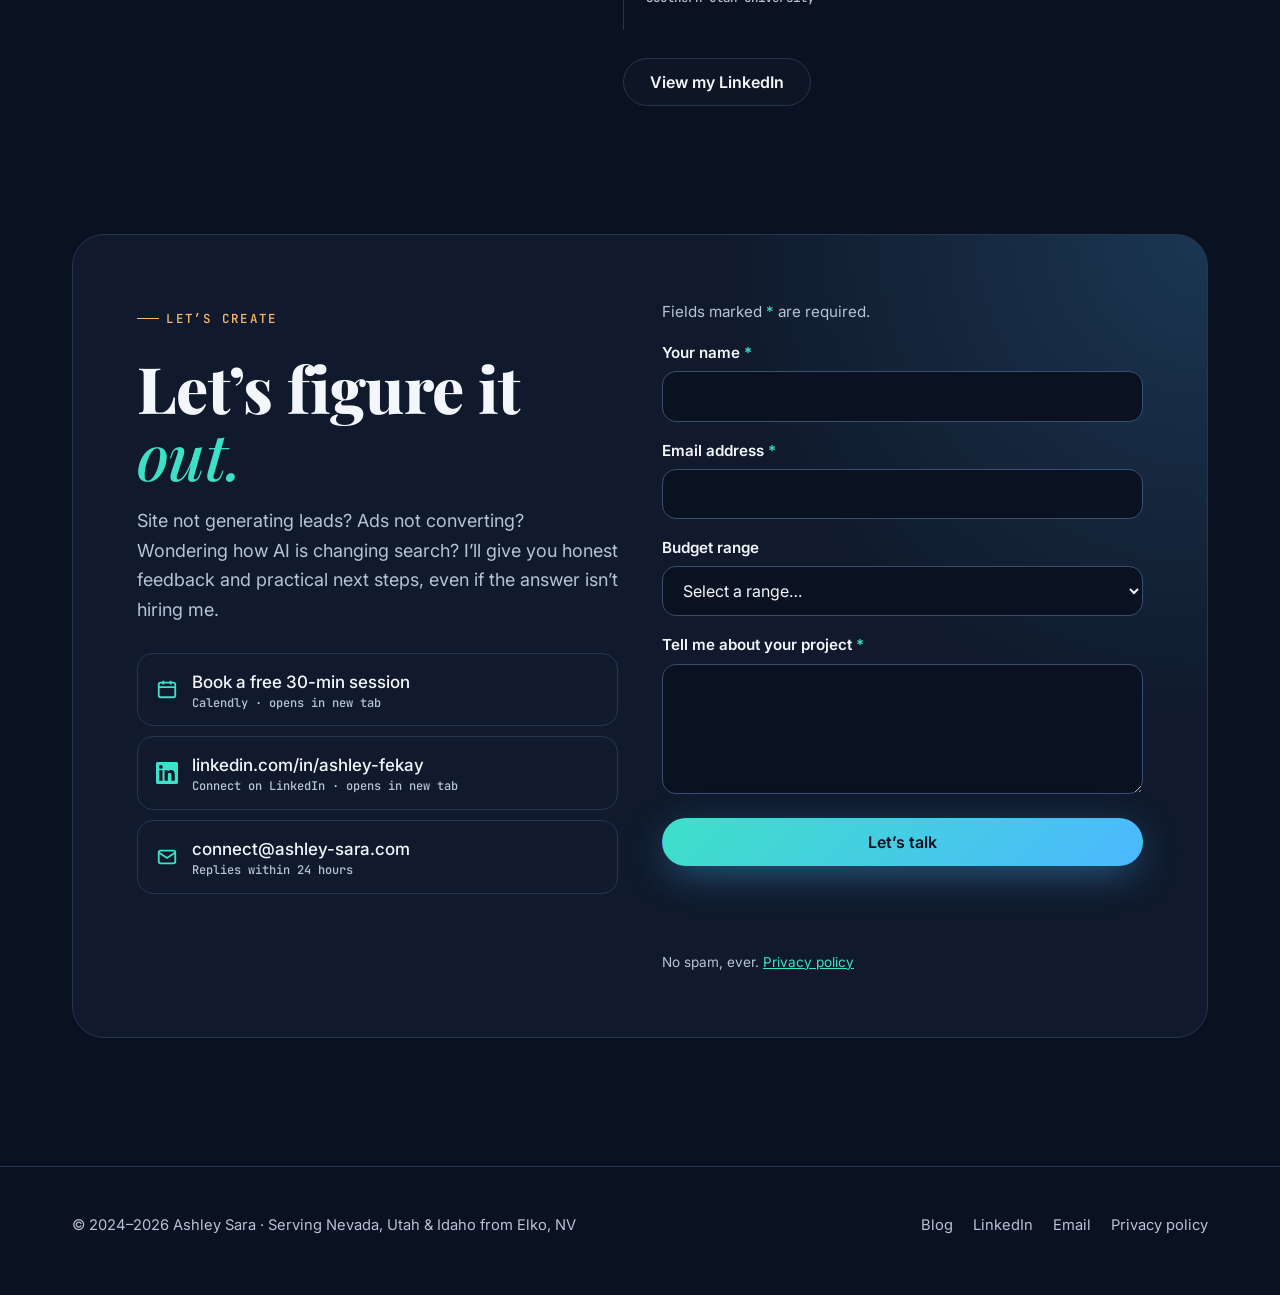
==== commit 0ffb8df9: "Remove résumé and old files containing personal contact info Deleted Resume.pdf, résumé HTML pages, " ====
--- a/index.html
+++ b/index.html
@@ -725,7 +725,6 @@
         </ul>
         <div class="hero-cta" style="margin:0">
           <a class="btn btn-ghost" href="https://www.linkedin.com/in/ashley-fekay/" target="_blank" rel="noopener me">View my LinkedIn<span class="sr-only"> (opens in new tab)</span></a>
-          <a class="btn btn-ghost" href="Resume.pdf">Download résumé <span class="sr-only">(PDF)</span></a>
         </div>
       </div>
     </div>
